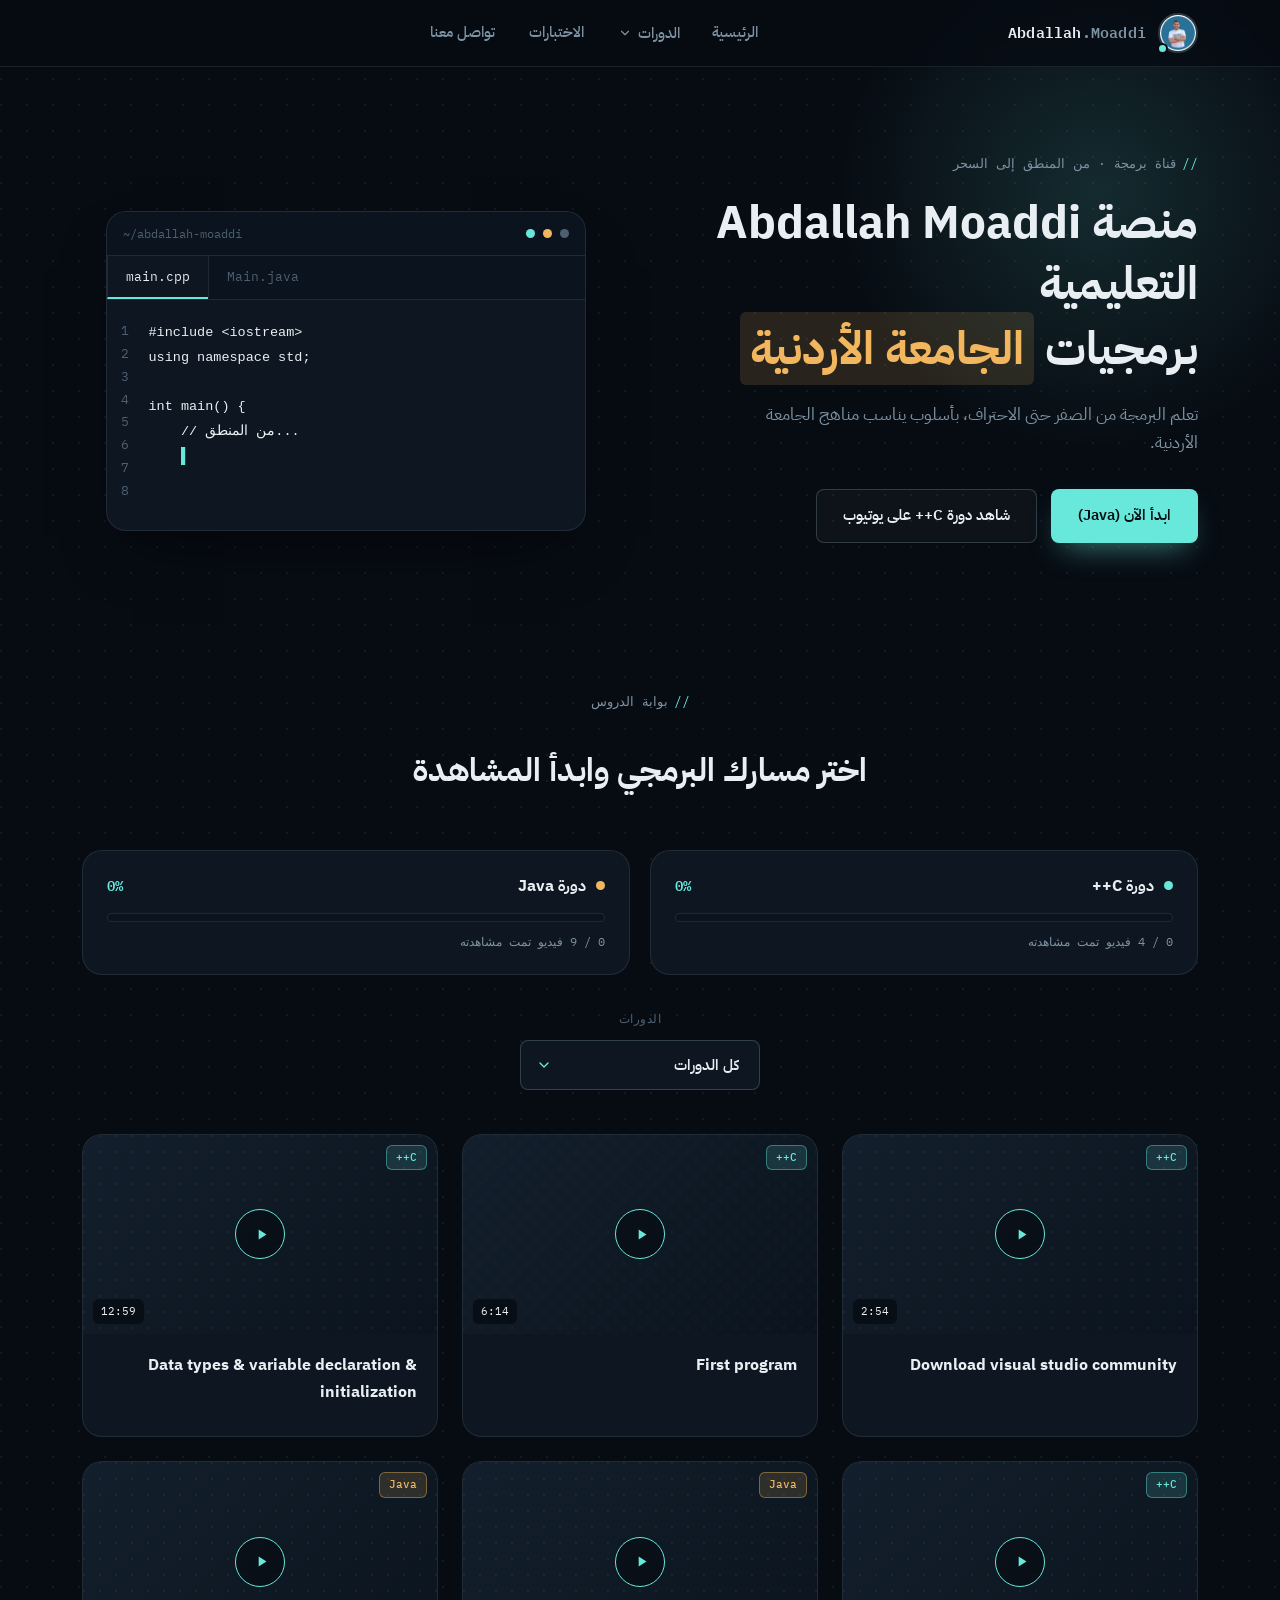
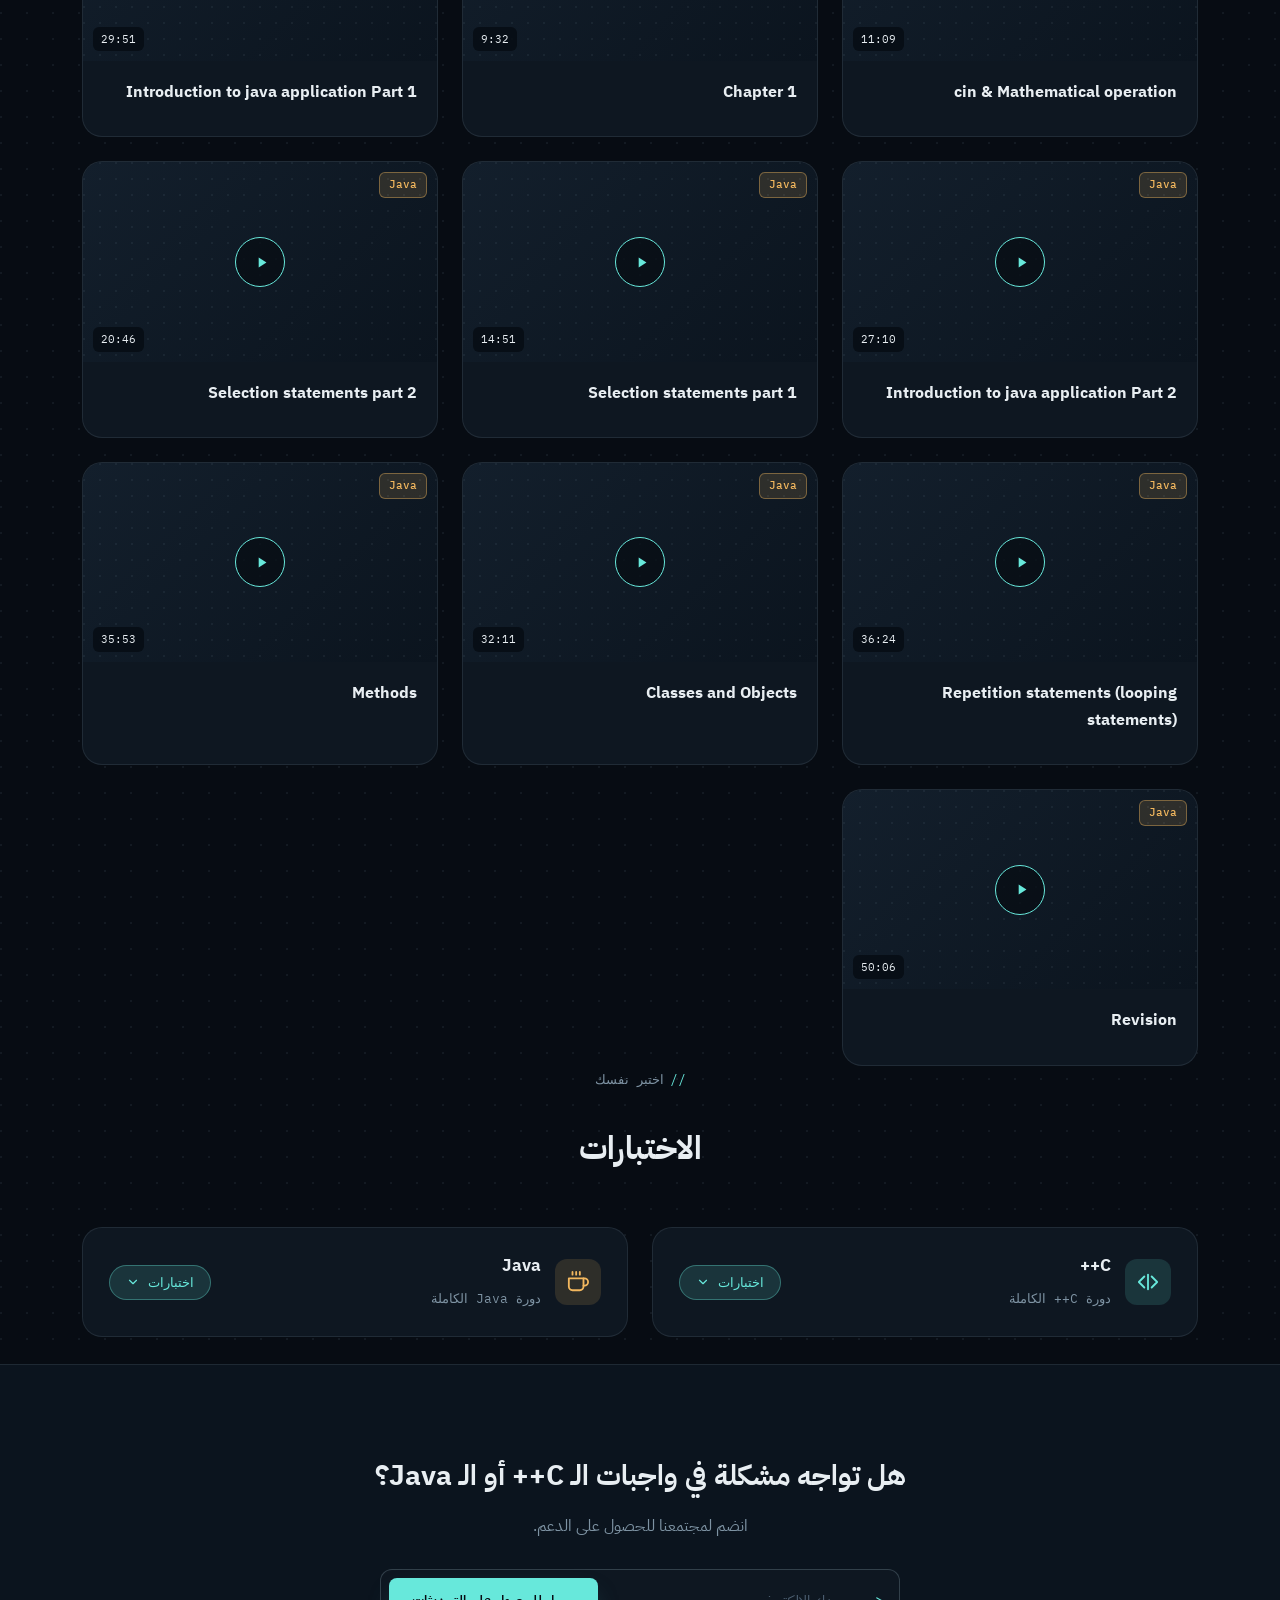
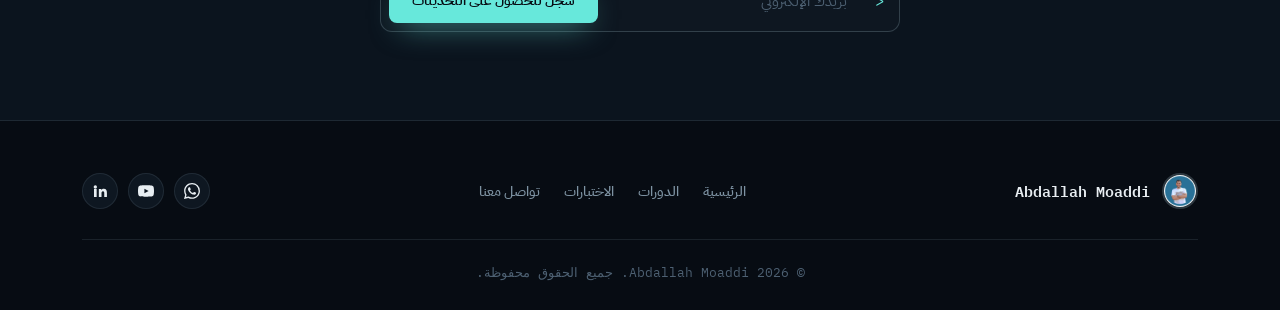
==== index.html @ 7d35d70e "Update fmt.Println output from 'Hello' to 'Goodbye'" ====
<!DOCTYPE html>
<html lang="ar" dir="rtl">

<head>
  <link rel="icon" type="image/png" href="../youtube/channels_profile.jpg">
  <meta charset="UTF-8">
  <meta name="viewport" content="width=device-width, initial-scale=1.0">
  <title>Abdallah Moaddi | عبدالله معدي</title>
  <link rel="preconnect" href="https://fonts.googleapis.com">
  <link rel="preconnect" href="https://fonts.gstatic.com" crossorigin>
  <link
    href="https://fonts.googleapis.com/css2?family=IBM+Plex+Sans+Arabic:wght@300;400;500;600;700&family=IBM+Plex+Mono:wght@400;500;600&display=swap"
    rel="stylesheet">
  <!-- Official YouTube Subscribe Button widget (renders the .g-ytsubscribe divs) -->
  <script src="https://apis.google.com/js/platform.js"></script>
 
  <link rel="stylesheet" href="style.css">
</head>

<body>

  <!-- ===== Navbar ===== -->
  <nav class="nav">
    <div class="nav-inner">
      <a class="logo" href="#home">
        <span class="logo-avatar">
          <img class="logo-img"
            src="[data-uri]"
            alt="شعار عبدالله معدي">
          <span class="logo-status"></span>
        </span>
        <span class="logo-text">Abdallah<span class="dim">.Moaddi</span></span>
      </a>
      <ul class="nav-links" id="navLinks">
        <li><a href="#home">الرئيسية</a></li>
        <li class="nav-dropdown" id="navDropdown">
          <button class="nav-dropdown-toggle" id="navDropdownToggle" aria-haspopup="true" aria-expanded="false">
            الدورات
            <svg class="chevron" viewBox="0 0 24 24" fill="none" stroke="currentColor" stroke-width="2"
              stroke-linecap="round" stroke-linejoin="round">
              <polyline points="6 9 12 15 18 9"></polyline>
            </svg>
          </button>
          <ul class="nav-dropdown-menu">
            <li><a href="#courses" data-course="cpp">C++</a></li>
            <li><a href="#courses" data-course="java">Java</a></li>
          </ul>
        </li>
        <li><a href="#quizzes">الاختبارات</a></li>
        <li><a href="#contact">تواصل معنا</a></li>
      </ul>
      <div class="nav-right">
        <div class="nav-subscribe">
          <div class="g-ytsubscribe" data-channelid="UCcLKul3r8mNeOYjGzQ8GRFQ" data-layout="default"
            data-count="default" data-theme="dark"></div>
        </div>
        <button class="nav-toggle" id="navToggle" aria-label="فتح القائمة">
          <span></span><span></span><span></span>
        </button>
      </div>
    </div>
  </nav>

  <!-- ===== Hero ===== -->
  <header class="hero" id="home">
    <div class="hero-glow"></div>
    <div class="hero-inner">
      <div class="hero-text">
        <p class="eyebrow"><span class="cm">//</span> قناة برمجة · من المنطق إلى السحر</p>
        <h1>منصة Abdallah Moaddi التعليمية<span class="line2">برمجيات <span class="hl-string">الجامعة
              الأردنية</span></span></h1>
        <p class="hero-sub">تعلم البرمجة من الصفر حتى الاحتراف، بأسلوب يناسب مناهج الجامعة الأردنية.</p>
        <div class="hero-actions">
          <a class="btn btn-primary" href="#courses" data-course="java">ابدأ الآن (Java)</a>
          <a class="btn btn-outline" href="https://www.youtube.com/channel/UCcLKul3r8mNeOYjGzQ8GRFQ" target="_blank"
            rel="noopener">شاهد دورة C++ على يوتيوب</a>
        </div>
        <div class="hero-subscribe">
          <div class="g-ytsubscribe" data-channelid="UCcLKul3r8mNeOYjGzQ8GRFQ" data-layout="full" data-count="default"
            data-theme="dark"></div>
        </div>
      </div>
      <div class="hero-visual">
        <div class="editor">
          <div class="editor-topbar">
            <span class="dot"></span><span class="dot d2"></span><span class="dot d3"></span>
            <span class="path">~/abdallah-moaddi</span>
          </div>
          <div class="editor-tabs">
            <span class="editor-tab active" id="tabCpp">main.cpp</span>
            <span class="editor-tab" id="tabJava">Main.java</span>
          </div>
          <div class="editor-body">
            <div class="editor-gutter" id="editorGutter"></div>
            <pre class="editor-code"><code id="typedCode"></code><span class="editor-cursor">▌</span></pre>
          </div>
        </div>
      </div>
    </div>
  </header>

  <!-- ===== Courses / Lessons Portal ===== -->
  <section class="courses" id="courses">
    <div class="container">
      <div class="section-head reveal">
        <p class="eyebrow"><span class="cm">//</span> بوابة الدروس</p>
        <h2>اختر مسارك البرمجي وابدأ المشاهدة</h2>
      </div>

      <!-- Progress tracking: one bar per course, pulled from watched lessons in localStorage -->
      <div class="progress-overview reveal" id="progressOverview"><!-- progress cards injected by JS --></div>

      <div class="course-select-wrap reveal" id="courseSelectWrap">
        <label class="course-select-label" for="courseSelect">الدورات</label>
        <div class="select-shell">
          <select id="courseSelect" class="course-select">
            <option value="all">كل الدورات</option>
            <option value="cpp" id="cpp">دورة C++</option>
            <option value="java" id="java">دورة Java</option>
          </select>
          <svg class="select-arrow" viewBox="0 0 24 24" fill="none" stroke="currentColor" stroke-width="2"
            stroke-linecap="round" stroke-linejoin="round">
            <polyline points="6 9 12 15 18 9"></polyline>
          </svg>
        </div>
      </div>

      <div class="lesson-grid reveal" id="lessonGrid"><!-- lesson cards injected by JS --></div>
    </div>
  </section>

  <!-- ===== Quizzes ===== -->
  <section class="quiz-section" id="quizzes">
    <div class="container">
      <div class="section-head reveal">
        <p class="eyebrow"><span class="cm">//</span> اختبر نفسك</p>
        <h2>الاختبارات</h2>
      </div>

      <div class="quiz-subjects reveal" id="quizSubjects"><!-- subject cards injected by JS --></div>
    </div>
  </section>

  <!-- ===== Video Modal (embedded player, unlocked) ===== -->
  <div class="modal-overlay" id="modalOverlay">
    <div class="modal-box" role="dialog" aria-modal="true">
      <div class="modal-header">
        <h3 id="modalTitle">عنوان الدرس</h3>
        <button class="modal-close" id="modalClose" aria-label="إغلاق">
          <svg viewBox="0 0 24 24" fill="none" stroke="currentColor" stroke-width="2" stroke-linecap="round">
            <line x1="18" y1="6" x2="6" y2="18"></line>
            <line x1="6" y1="6" x2="18" y2="18"></line>
          </svg>
        </button>
      </div>
      <div class="video-wrap" id="videoWrap">
        <!-- Self-hosted video player (used when a lesson has videoSrc) -->
        <video id="videoPlayer" controls playsinline preload="none" style="display:none;"></video>
        <!-- YouTube embedded player (used when a lesson has youtubeId) -->
        <iframe id="videoIframe"
          allow="accelerometer; autoplay; clipboard-write; encrypted-media; gyroscope; picture-in-picture"
          allowfullscreen style="display:none;"></iframe>
      </div>
      <!-- Progress + quiz controls for the lesson currently playing -->
      <div class="lesson-modal-footer">
        <span class="lesson-modal-status" id="lessonModalStatus">لم يتم تحديد هذا الدرس كمكتمل بعد</span>
        <div class="lesson-modal-actions">
          <button type="button" class="btn btn-outline btn-sm" id="markWatchedBtn">تحديد الدرس كمكتمل ✓</button>
          <button type="button" class="btn btn-primary btn-sm" id="goToQuizBtn">ابدأ اختبار الدرس ←</button>
        </div>
      </div>
    </div>
  </div>

  <!-- ===== Internal Quiz Modal (auto-graded, replaces Google Forms) ===== -->
  <div class="quiz-modal-overlay" id="quizModalOverlay">
    <div class="quiz-modal-box" role="dialog" aria-modal="true">
      <div class="quiz-modal-header">
        <h3 id="quizModalTitle">اختبار الدرس</h3>
        <button class="modal-close" id="quizModalClose" aria-label="إغلاق">
          <svg viewBox="0 0 24 24" fill="none" stroke="currentColor" stroke-width="2" stroke-linecap="round">
            <line x1="18" y1="6" x2="6" y2="18"></line>
            <line x1="6" y1="6" x2="18" y2="18"></line>
          </svg>
        </button>
      </div>
      <div class="quiz-modal-body" id="quizModalBody"><!-- questions injected by JS --></div>
      <div class="quiz-modal-footer">
        <span class="quiz-result" id="quizResult"></span>
        <button type="button" class="btn btn-primary btn-sm" id="quizSubmitBtn">تصحيح الاختبار</button>
      </div>
    </div>
  </div>

  <!-- ===== Name-entry Modal (before generating the certificate) ===== -->
  <div class="name-modal-overlay" id="nameModalOverlay">
    <div class="name-modal-box" role="dialog" aria-modal="true">
      <h3>استلام الشهادة</h3>
      <p>أدخل اسمك الكامل كما تريده أن يظهر على الشهادة.</p>
      <input type="text" id="studentNameInput" placeholder="الاسم الكامل" autocomplete="name">
      <div class="name-modal-actions">
        <button type="button" class="btn btn-outline btn-sm" id="nameModalCancel">إلغاء</button>
        <button type="button" class="btn btn-primary btn-sm" id="nameModalConfirm">تأكيد وعرض الشهادة</button>
      </div>
    </div>
  </div>

  <!-- ===== Certificate Modal ===== -->
  <div class="cert-modal-overlay" id="certModalOverlay">
    <div class="cert-modal-shell">
      <div class="cert-close-row">
        <button class="modal-close" id="certClose" aria-label="إغلاق" style="background:var(--panel);border:1px solid var(--line);">
          <svg viewBox="0 0 24 24" fill="none" stroke="currentColor" stroke-width="2" stroke-linecap="round">
            <line x1="18" y1="6" x2="6" y2="18"></line>
            <line x1="6" y1="6" x2="18" y2="18"></line>
          </svg>
        </button>
      </div>
      <div id="certPrintArea"><!-- certificate injected by JS --></div>
      <div class="cert-actions">
        <button type="button" class="btn btn-primary" id="certPrintBtn">🖨️ طباعة / حفظ كـ PDF</button>
      </div>
    </div>
  </div>
  <br>

  <!-- ===== CTA ===== -->
  <section class="cta-band" id="cta">
    <div class="container">
      <div class="cta-inner reveal">
        <h2>هل تواجه مشكلة في واجبات الـ C++ أو الـ Java؟</h2>
        <p>انضم لمجتمعنا للحصول على الدعم.</p>
        <form class="newsletter" onsubmit="return false;">
          <span class="prompt-symbol">&gt;</span>
          <input type="email" placeholder="بريدك الإلكتروني" required>
          <button class="btn btn-primary" type="submit">سجل للحصول على التحديثات</button>
        </form>
      </div>
    </div>
  </section>

  <!-- ===== Footer ===== -->
  <footer class="footer" id="contact">
    <div class="container">
      <div class="footer-inner">
        <div class="footer-brand">
          <img
            src="[data-uri]"
            alt="شعار عبدالله معدي">
          <span>Abdallah Moaddi</span>
        </div>
        <ul class="footer-links">
          <li><a href="#home">الرئيسية</a></li>
          <li><a href="#courses">الدورات</a></li>
          <li><a href="#quizzes">الاختبارات</a></li>
          <li><a href="#contact">تواصل معنا</a></li>
        </ul>
        <div class="socials">
    <a href="https://wa.me/962795268420" target="_blank" aria-label="واتساب">
    <svg viewBox="0 0 24 24" width="24" height="24" fill="currentColor">
      <path d="M17.472 14.382c-.297-.149-1.758-.867-2.03-.967-.273-.099-.471-.148-.67.15-.197.297-.767.966-.94 1.164-.173.199-.347.223-.644.075-.297-.15-1.255-.463-2.39-1.475-.883-.788-1.48-1.761-1.653-2.059-.173-.297-.018-.458.13-.606.134-.133.298-.347.446-.52.149-.174.198-.298.298-.497.099-.198.05-.371-.025-.52-.075-.149-.669-1.612-.916-2.207-.242-.579-.487-.5-.669-.51-.173-.008-.371-.01-.57-.01-.198 0-.52.074-.792.372-.272.297-1.04 1.016-1.04 2.479 0 1.462 1.065 2.875 1.213 3.074.149.198 2.096 3.2 5.077 4.487.709.306 1.262.489 1.694.625.712.227 1.36.195 1.871.118.571-.085 1.758-.719 2.006-1.413.248-.694.248-1.289.173-1.413-.074-.124-.272-.198-.57-.347m-5.421 7.403h-.004a9.87 9.87 0 01-5.031-1.378l-.361-.214-3.741.982.998-3.648-.235-.374a9.86 9.86 0 01-1.51-5.26c.001-5.45 4.436-9.884 9.888-9.884 2.64 0 5.122 1.03 6.988 2.898a9.825 9.825 0 012.893 6.994c-.003 5.45-4.437 9.884-9.885 9.884m8.413-18.297A11.815 11.815 0 0012.05 0C5.495 0 .16 5.335.157 11.892c0 2.096.549 4.142 1.594 5.945L0 24l6.334-1.652a11.83 11.83 0 005.717 1.457h.006c6.555 0 11.89-5.335 11.894-11.893a11.821 11.821 0 00-3.48-8.413z"/>
    </svg>
  </a>
          <a href="https://www.youtube.com/channel/UCcLKul3r8mNeOYjGzQ8GRFQ" target="_blank" rel="noopener"
            aria-label="يوتيوب">
            <svg viewBox="0 0 24 24">
              <path
                d="M23.5 6.2a3 3 0 0 0-2.1-2.1C19.5 3.5 12 3.5 12 3.5s-7.5 0-9.4.6A3 3 0 0 0 .5 6.2 31 31 0 0 0 0 12a31 31 0 0 0 .5 5.8 3 3 0 0 0 2.1 2.1c1.9.6 9.4.6 9.4.6s7.5 0 9.4-.6a3 3 0 0 0 2.1-2.1A31 31 0 0 0 24 12a31 31 0 0 0-.5-5.8zM9.6 15.5v-7l6.3 3.5-6.3 3.5z" />
            </svg>
          </a>
          <a href="https://www.linkedin.com/in/abdallahmoaddi/" aria-label="لينكدإن">
            <svg viewBox="0 0 24 24">
              <path
                d="M4.98 3.5a2.5 2.5 0 1 1 0 5 2.5 2.5 0 0 1 0-5zM3 9h4v12H3V9zm7 0h3.8v1.7h.05c.53-1 1.83-2 3.77-2 4 0 4.75 2.6 4.75 6V21h-4v-5.6c0-1.35 0-3.1-1.9-3.1s-2.2 1.5-2.2 3v5.7h-4V9z" />
            </svg>
          </a>
        </div>
      </div>
      <p class="copyright">© 2026 Abdallah Moaddi. جميع الحقوق محفوظة.</p>
    </div>
  </footer>

  <script src="script.js"></script>
</body>

</html>
---- style.css ----
:root {
      --void: #070C13;
      --panel: #0E1721;
      --panel-raised: #131F2C;
      --panel-soft: #0B141E;
      --line: rgba(163, 191, 206, 0.12);
      --line-strong: rgba(163, 191, 206, 0.24);
      --ink: #E8EEF2;
      --muted: #7E93A3;
      --dim: #4D6072;
      --keyword: #67E8DB;
      --keyword-dim: rgba(103, 232, 219, 0.14);
      --string: #F2B75E;
      --string-dim: rgba(242, 183, 94, 0.14);
      --radius-lg: 20px;
      --radius-md: 12px;
      --radius-sm: 8px;
      --font-display: 'IBM Plex Sans Arabic', sans-serif;
      --font-body: 'IBM Plex Sans Arabic', sans-serif;
      --font-mono: 'IBM Plex Mono', monospace;
      --shadow-lg: 0 30px 60px -25px rgba(0, 0, 0, 0.65);
      --shadow-glow: 0 0 0 1px rgba(103, 232, 219, 0.16), 0 24px 50px -22px rgba(103, 232, 219, 0.18);
    }

    * {
      box-sizing: border-box;
      margin: 0;
      padding: 0;
    }

    html {
      scroll-behavior: smooth;
    }

    body {
      font-family: var(--font-body);
      color: var(--ink);
      line-height: 1.7;
      overflow-x: hidden;
      background-color: var(--void);
      background-image: radial-gradient(circle at 1px 1px, rgba(163, 191, 206, 0.08) 1px, transparent 0);
      background-size: 26px 26px;
    }

    img {
      display: block;
      max-width: 100%;
    }

    a {
      color: inherit;
      text-decoration: none;
    }

    ul {
      list-style: none;
    }

    section {
      position: relative;
    }

    .container {
      max-width: 1180px;
      margin: 0 auto;
      padding: 0 32px;
    }

    ::selection {
      background: var(--keyword);
      color: var(--void);
    }

    .reveal {
      opacity: 0;
      transform: translateY(18px);
      transition: opacity .6s ease, transform .6s ease;
    }

    .reveal.in {
      opacity: 1;
      transform: translateY(0);
    }

    /* ---------- Buttons ---------- */
    .btn {
      display: inline-flex;
      align-items: center;
      justify-content: center;
      gap: 8px;
      padding: 13px 26px;
      border-radius: var(--radius-sm);
      font-family: var(--font-display);
      font-weight: 600;
      font-size: 15px;
      border: 1.5px solid transparent;
      cursor: pointer;
      transition: transform .2s ease, box-shadow .2s ease, background .2s ease, border-color .2s ease, color .2s ease;
      white-space: nowrap;
    }

    .btn-primary {
      background: var(--keyword);
      color: var(--void);
      box-shadow: 0 14px 30px -12px rgba(103, 232, 219, 0.55);
    }

    .btn-primary:hover {
      transform: translateY(-2px);
      box-shadow: 0 18px 36px -12px rgba(103, 232, 219, 0.7);
    }

    .btn-outline {
      background: rgba(232, 238, 242, 0.03);
      color: var(--ink);
      border-color: var(--line-strong);
    }

    .btn-outline:hover {
      border-color: var(--keyword);
      color: var(--keyword);
      transform: translateY(-2px);
    }

    /* ---------- Nav ---------- */
    .nav {
      position: fixed;
      top: 0;
      left: 0;
      right: 0;
      z-index: 100;
      background: rgba(7, 12, 19, 0.82);
      backdrop-filter: blur(14px);
      -webkit-backdrop-filter: blur(14px);
      border-bottom: 1px solid var(--line);
    }

    .nav-inner {
      max-width: 1180px;
      margin: 0 auto;
      padding: 13px 32px;
      display: flex;
      align-items: center;
      justify-content: space-between;
      gap: 20px;
    }

    .logo {
      display: flex;
      align-items: center;
      gap: 12px;
    }

    .logo-avatar {
      position: relative;
      flex-shrink: 0;
    }

    .logo-img {
      width: 40px;
      height: 40px;
      border-radius: 50%;
      border: 2px solid var(--line-strong);
      object-fit: cover;
    }

    .logo-status {
      position: absolute;
      bottom: -1px;
      left: -1px;
      width: 11px;
      height: 11px;
      border-radius: 50%;
      background: var(--keyword);
      border: 2px solid var(--void);
      box-shadow: 0 0 0 0 rgba(103, 232, 219, 0.6);
      animation: pulse-dot 2.4s ease infinite;
    }

    @keyframes pulse-dot {
      0% {
        box-shadow: 0 0 0 0 rgba(103, 232, 219, 0.55);
      }

      70% {
        box-shadow: 0 0 0 7px rgba(103, 232, 219, 0);
      }

      100% {
        box-shadow: 0 0 0 0 rgba(103, 232, 219, 0);
      }
    }

    .logo-text {
      font-family: var(--font-mono);
      font-weight: 600;
      font-size: 15px;
      letter-spacing: .2px;
    }

    .logo-text .dim {
      color: var(--muted);
    }

    .nav-links {
      display: flex;
      align-items: center;
      gap: 8px;
    }

    .nav-links a {
      font-weight: 500;
      font-size: 14.5px;
      color: var(--muted);
      position: relative;
      padding: 8px 12px;
      border-radius: var(--radius-sm);
      transition: color .2s ease;
    }

    .nav-links a::before {
      content: '';
      color: var(--keyword);
      opacity: 0;
      margin-left: 2px;
      transition: opacity .18s ease;
    }

    .nav-links a:hover {
      color: var(--ink);
    }

    .nav-links a:hover::before {
      opacity: 1;
    }

    .nav-dropdown {
      position: relative;
    }

    .nav-dropdown-toggle {
      display: flex;
      align-items: center;
      gap: 6px;
      font-family: var(--font-body);
      font-weight: 500;
      font-size: 14.5px;
      color: var(--muted);
      background: none;
      border: none;
      cursor: pointer;
      padding: 8px 12px;
      border-radius: var(--radius-sm);
      transition: color .2s ease;
    }

    .nav-dropdown-toggle:hover {
      color: var(--ink);
    }

    .nav-dropdown-toggle .chevron {
      width: 14px;
      height: 14px;
      transition: transform .2s ease;
    }

    .nav-dropdown.open .nav-dropdown-toggle .chevron {
      transform: rotate(180deg);
    }

    .nav-dropdown.open .nav-dropdown-toggle {
      color: var(--keyword);
    }

    .nav-dropdown-menu {
      position: absolute;
      top: calc(100% + 10px);
      right: 0;
      min-width: 160px;
      background: var(--panel);
      border: 1px solid var(--line);
      border-radius: var(--radius-md);
      box-shadow: var(--shadow-lg);
      padding: 8px;
      opacity: 0;
      pointer-events: none;
      transform: translateY(-6px);
      transition: opacity .2s ease, transform .2s ease;
      z-index: 50;
    }

    .nav-dropdown.open .nav-dropdown-menu {
      opacity: 1;
      pointer-events: auto;
      transform: translateY(0);
    }

    .nav-dropdown-menu li a {
      display: block;
      font-family: var(--font-mono);
      font-size: 13.5px;
      color: var(--muted);
      padding: 9px 12px;
      border-radius: var(--radius-sm);
      transition: background .18s ease, color .18s ease;
    }

    .nav-dropdown-menu li a:hover {
      background: var(--keyword-dim);
      color: var(--keyword);
    }

    .nav-dropdown-menu li a::before {
      content: none;
    }

    .nav-right {
      display: flex;
      align-items: center;
      gap: 14px;
    }

    .nav-subscribe {
      display: flex;
      align-items: center;
      min-width: 100px;
      min-height: 20px;
    }

    .nav-toggle {
      display: none;
      flex-direction: column;
      gap: 5px;
      background: none;
      border: none;
      cursor: pointer;
      padding: 6px;
    }

    .nav-toggle span {
      width: 22px;
      height: 2px;
      background: var(--ink);
      border-radius: 2px;
    }

    /* ---------- Hero ---------- */
    .hero {
      padding: 150px 0 96px;
      position: relative;
      overflow: hidden;
    }

    .hero-glow {
      position: absolute;
      top: -10%;
      right: -6%;
      width: 520px;
      height: 520px;
      background: radial-gradient(circle, rgba(103, 232, 219, 0.14), transparent 70%);
      pointer-events: none;
    }

    .hero-inner {
      max-width: 1180px;
      margin: 0 auto;
      padding: 0 32px;
      display: grid;
      grid-template-columns: 1.05fr 0.95fr;
      gap: 56px;
      align-items: center;
      position: relative;
      z-index: 2;
    }

    .eyebrow {
      font-family: var(--font-mono);
      font-size: 13px;
      color: var(--muted);
      margin-bottom: 18px;
      display: inline-flex;
      align-items: center;
      gap: 6px;
    }

    .eyebrow .cm {
      color: var(--keyword);
    }

    .hero-text h1 {
      font-family: var(--font-display);
      font-weight: 700;
      font-size: 46px;
      line-height: 1.32;
      margin-bottom: 22px;
    }

    .hero-text h1 .line2 {
      display: block;
      margin-top: 4px;
    }

    .hl-string {
      background: var(--string-dim);
      color: var(--string);
      padding: 2px 10px;
      border-radius: 6px;
      box-decoration-break: clone;
      -webkit-box-decoration-break: clone;
    }

    .hero-sub {
      font-size: 16.5px;
      color: var(--muted);
      max-width: 480px;
      margin-bottom: 32px;
    }

    .hero-actions {
      display: flex;
      gap: 14px;
      flex-wrap: wrap;
      margin-bottom: 22px;
    }

    .hero-subscribe {
      display: inline-flex;
    }

    /* Editor window signature element */
    .editor {
      background: var(--panel);
      border: 1px solid var(--line);
      border-radius: var(--radius-lg);
      box-shadow: var(--shadow-lg);
      overflow: hidden;
      max-width: 480px;
      margin: 0 0 0 auto;
    }

    .editor-topbar {
      display: flex;
      align-items: center;
      gap: 8px;
      padding: 12px 16px;
      background: var(--panel-soft);
      border-bottom: 1px solid var(--line);
    }

    .editor-topbar .dot {
      width: 9px;
      height: 9px;
      border-radius: 50%;
      background: var(--dim);
    }

    .editor-topbar .dot.d2 {
      background: var(--string);
    }

    .editor-topbar .dot.d3 {
      background: var(--keyword);
    }

    .editor-topbar .path {
      margin-right: auto;
      font-family: var(--font-mono);
      font-size: 11.5px;
      color: var(--dim);
      direction: ltr;
    }

    .editor-tabs {
      display: flex;
      direction: ltr;
      border-bottom: 1px solid var(--line);
      background: var(--panel-soft);
    }

    .editor-tab {
      font-family: var(--font-mono);
      font-size: 12.5px;
      color: var(--dim);
      padding: 10px 18px;
      border-left: 1px solid var(--line);
      border-bottom: 2px solid transparent;
      transition: color .2s ease, border-color .2s ease, background .2s ease;
    }

    .editor-tab.active {
      color: var(--ink);
      border-bottom-color: var(--keyword);
      background: var(--panel);
    }

    .editor-body {
      direction: ltr;
      display: flex;
      min-height: 230px;
      padding: 20px 0;
    }

    .editor-gutter {
      font-family: var(--font-mono);
      font-size: 13px;
      color: var(--dim);
      text-align: left;
      padding: 0 14px;
      user-select: none;
    }

    .editor-gutter div {
      line-height: 1.75;
    }

    .editor-code {
      flex: 1;
      font-family: var(--font-mono);
      font-size: 13.5px;
      line-height: 1.75;
      color: var(--ink);
      white-space: pre-wrap;
      word-break: break-word;
      padding-left: 6px;
    }

    .tok-kw {
      color: var(--keyword);
    }

    .tok-str {
      color: var(--string);
    }

    .tok-comment {
      color: var(--dim);
      font-style: italic;
    }

    .editor-cursor {
      display: inline-block;
      color: var(--keyword);
      animation: blink 1s step-end infinite;
    }

    @keyframes blink {
      50% {
        opacity: 0;
      }
    }

    /* ---------- Section heads ---------- */
    .section-head {
      text-align: center;
      max-width: 600px;
      margin: 0 auto 52px;
    }

    .section-head h2 {
      font-family: var(--font-display);
      font-weight: 700;
      font-size: 32px;
      margin-top: 12px;
    }

    .section-head .eyebrow {
      justify-content: center;
    }

    /* ---------- Course tabs ---------- */
    .course-select-wrap {
      display: flex;
      flex-direction: column;
      align-items: center;
      gap: 10px;
      margin-bottom: 44px;
    }

    .course-select-label {
      font-family: var(--font-mono);
      font-size: 12px;
      color: var(--dim);
      letter-spacing: .5px;
    }

    .select-shell {
      position: relative;
      min-width: 240px;
    }

    .course-select {
      appearance: none;
      -webkit-appearance: none;
      -moz-appearance: none;
      width: 100%;
      font-family: var(--font-display);
      font-weight: 600;
      font-size: 15px;
      color: var(--ink);
      background: var(--panel);
      border: 1.5px solid var(--line-strong);
      border-radius: var(--radius-sm);
      padding: 13px 20px 13px 44px;
      cursor: pointer;
      transition: border-color .2s ease, box-shadow .2s ease;
    }

    .course-select:hover {
      border-color: var(--keyword);
    }

    .course-select:focus {
      outline: none;
      border-color: var(--keyword);
      box-shadow: 0 0 0 3px var(--keyword-dim);
    }

    .course-select option {
      background: var(--panel);
      color: var(--ink);
    }

    .select-arrow {
      position: absolute;
      left: 16px;
      top: 50%;
      transform: translateY(-50%);
      width: 16px;
      height: 16px;
      color: var(--keyword);
      pointer-events: none;
    }

    /* ---------- Lesson grid ---------- */
    .lesson-grid {
      display: grid;
      grid-template-columns: repeat(3, 1fr);
      gap: 24px;
    }

    .lesson-card {
      background: var(--panel);
      border: 1px solid var(--line);
      border-radius: var(--radius-lg);
      overflow: hidden;
      cursor: pointer;
      text-align: right;
      transition: transform .25s ease, border-color .25s ease, box-shadow .25s ease;
      display: flex;
      flex-direction: column;
    }

    .lesson-card:hover {
      transform: translateY(-5px);
      border-color: rgba(103, 232, 219, 0.4);
      box-shadow: var(--shadow-glow);
    }

    .lesson-thumb {
      position: relative;
      aspect-ratio: 16/9;
      background: linear-gradient(135deg, var(--panel-raised), var(--panel-soft));
      display: flex;
      align-items: center;
      justify-content: center;
      overflow: hidden;
    }

    .lesson-thumb img {
      width: 100%;
      height: 100%;
      object-fit: cover;
      position: absolute;
      inset: 0;
      opacity: .5;
    }

    .lesson-thumb::before {
      content: '';
      position: absolute;
      inset: 0;
      background-image: radial-gradient(circle at 1px 1px, rgba(163, 191, 206, 0.14) 1px, transparent 0);
      background-size: 16px 16px;
      opacity: .5;
    }

    .lesson-play {
      position: relative;
      z-index: 2;
      width: 50px;
      height: 50px;
      border-radius: 50%;
      background: rgba(7, 12, 19, 0.75);
      border: 1.5px solid var(--keyword);
      display: flex;
      align-items: center;
      justify-content: center;
      transition: transform .2s ease, background .2s ease;
    }

    .lesson-card:hover .lesson-play {
      transform: scale(1.1);
      background: var(--keyword);
    }

    .lesson-card:hover .lesson-play svg {
      fill: var(--void);
    }

    .lesson-play svg {
      width: 17px;
      height: 17px;
      fill: var(--keyword);
      margin-right: -2px;
      transition: fill .2s ease;
    }

    .lesson-duration {
      position: absolute;
      bottom: 10px;
      left: 10px;
      z-index: 2;
      background: rgba(7, 12, 19, 0.85);
      font-family: var(--font-mono);
      font-size: 11px;
      padding: 3px 8px;
      border-radius: 6px;
      color: var(--ink);
    }

    .lesson-badge {
      position: absolute;
      top: 10px;
      right: 10px;
      z-index: 2;
      font-family: var(--font-mono);
      font-size: 10.5px;
      font-weight: 500;
      padding: 3px 9px;
      border-radius: 6px;
    }

    .lesson-badge.cpp {
      background: var(--keyword-dim);
      border: 1px solid rgba(103, 232, 219, 0.4);
      color: var(--keyword);
    }

    .lesson-badge.java {
      background: var(--string-dim);
      border: 1px solid rgba(242, 183, 94, 0.4);
      color: var(--string);
    }

    .lesson-body {
      padding: 18px 20px 22px;
      flex: 1;
      display: flex;
      flex-direction: column;
    }

    .lesson-body h4 {
      font-family: var(--font-display);
      font-weight: 700;
      font-size: 16px;
      margin-bottom: 8px;
    }

    .lesson-body p {
      color: var(--muted);
      font-size: 13.5px;
      flex: 1;
    }

    /* ---------- Quizzes ---------- */
    .quiz-subjects {
      display: grid;
      grid-template-columns: repeat(2, 1fr);
      gap: 24px;
    }

    .quiz-card {
      background: var(--panel);
      border: 1px solid var(--line);
      border-radius: var(--radius-lg);
      overflow: hidden;
      transition: border-color .25s ease, box-shadow .25s ease;
    }

    .quiz-card.open {
      border-color: rgba(103, 232, 219, 0.4);
      box-shadow: var(--shadow-glow);
    }

    .quiz-card-head {
      display: flex;
      align-items: center;
      justify-content: space-between;
      gap: 16px;
      padding: 24px 26px;
      cursor: pointer;
    }

    .quiz-card-info {
      display: flex;
      align-items: center;
      gap: 14px;
    }

    .quiz-card-icon {
      width: 46px;
      height: 46px;
      border-radius: 12px;
      display: flex;
      align-items: center;
      justify-content: center;
      flex-shrink: 0;
    }

    .quiz-card-icon.cpp {
      background: var(--keyword-dim);
    }

    .quiz-card-icon.java {
      background: var(--string-dim);
    }

    .quiz-card-icon svg {
      width: 22px;
      height: 22px;
    }

    .quiz-card-icon.cpp svg {
      stroke: var(--keyword);
    }

    .quiz-card-icon.java svg {
      stroke: var(--string);
    }

    .quiz-card-title h3 {
      font-family: var(--font-display);
      font-weight: 700;
      font-size: 17px;
      margin-bottom: 4px;
    }

    .quiz-card-title span {
      font-family: var(--font-mono);
      font-size: 12.5px;
      color: var(--muted);
    }

    .quiz-toggle-btn {
      display: flex;
      align-items: center;
      gap: 8px;
      font-family: var(--font-mono);
      font-size: 13px;
      font-weight: 500;
      color: var(--keyword);
      background: var(--keyword-dim);
      border: 1px solid rgba(103, 232, 219, 0.35);
      border-radius: 999px;
      padding: 8px 16px;
      flex-shrink: 0;
      transition: background .2s ease;
    }

    .quiz-toggle-btn svg {
      width: 14px;
      height: 14px;
      transition: transform .25s ease;
    }

    .quiz-card.open .quiz-toggle-btn svg {
      transform: rotate(180deg);
    }

    .quiz-panel {
      max-height: 0;
      overflow: hidden;
      transition: max-height .35s ease;
    }

    .quiz-panel-inner {
      padding: 0 26px 24px;
      display: flex;
      flex-direction: column;
      gap: 10px;
    }

    .quiz-item {
      display: flex;
      align-items: center;
      justify-content: space-between;
      gap: 14px;
      background: var(--panel-soft);
      border: 1px solid var(--line);
      border-radius: var(--radius-md);
      padding: 14px 16px;
    }

    .quiz-item-info h4 {
      font-family: var(--font-display);
      font-weight: 600;
      font-size: 14.5px;
      margin-bottom: 4px;
    }

    .quiz-item-meta {
      font-family: var(--font-mono);
      font-size: 11.5px;
      color: var(--muted);
      display: flex;
      gap: 10px;
    }

    .quiz-start-btn {
      font-family: var(--font-mono);
      font-size: 12.5px;
      font-weight: 500;
      color: var(--void);
      background: var(--keyword);
      padding: 8px 16px;
      border-radius: var(--radius-sm);
      white-space: nowrap;
      transition: transform .2s ease;
    }

    .quiz-start-btn:hover {
      transform: translateY(-2px);
    }

    /* ---------- Video Modal ---------- */
    .modal-overlay {
      position: fixed;
      inset: 0;
      background: rgba(4, 8, 13, 0.88);
      backdrop-filter: blur(6px);
      -webkit-backdrop-filter: blur(6px);
      display: flex;
      align-items: center;
      justify-content: center;
      padding: 20px;
      z-index: 1000;
      opacity: 0;
      pointer-events: none;
      transition: opacity .25s ease;
    }

    .modal-overlay.open {
      opacity: 1;
      pointer-events: auto;
    }

    .modal-box {
      background: var(--panel);
      border: 1px solid var(--line);
      border-radius: var(--radius-lg);
      max-width: 760px;
      width: 100%;
      max-height: 92vh;
      overflow: hidden;
      box-shadow: var(--shadow-lg);
      transform: translateY(14px) scale(.98);
      transition: transform .25s ease;
      display: flex;
      flex-direction: column;
    }

    .modal-overlay.open .modal-box {
      transform: translateY(0) scale(1);
    }

    .modal-header {
      display: flex;
      align-items: center;
      justify-content: space-between;
      padding: 16px 22px;
      border-bottom: 1px solid var(--line);
    }

    .modal-header h3 {
      font-family: var(--font-display);
      font-weight: 700;
      font-size: 16.5px;
    }

    .modal-close {
      background: none;
      border: none;
      cursor: pointer;
      width: 32px;
      height: 32px;
      border-radius: 50%;
      display: flex;
      align-items: center;
      justify-content: center;
      color: var(--muted);
      transition: background .2s ease, color .2s ease;
    }

    .modal-close:hover {
      background: rgba(232, 238, 242, 0.08);
      color: var(--ink);
    }

    .modal-close svg {
      width: 15px;
      height: 15px;
    }

    .video-wrap {
      position: relative;
      width: 100%;
      aspect-ratio: 16/9;
      background: #000;
    }

    .video-wrap video {
      position: absolute;
      inset: 0;
      width: 100%;
      height: 100%;
      border: 0;
      background: #000;
      object-fit: contain;
    }

    .video-wrap iframe {
      position: absolute;
      inset: 0;
      width: 100%;
      height: 100%;
      border: 0;
      background: #000;
    }

    .gate-hint {
      font-family: var(--font-mono);
      font-size: 11px;
      color: var(--dim);
      opacity: .9;
      max-width: 320px;
    }

    /* ---------- CTA band ---------- */
    .cta-band {
      background: var(--panel-soft);
      border-top: 1px solid var(--line);
      border-bottom: 1px solid var(--line);
      padding: 88px 0;
      position: relative;
    }

    .cta-inner {
      max-width: 600px;
      margin: 0 auto;
      text-align: center;
      position: relative;
      z-index: 2;
    }

    .cta-inner h2 {
      font-family: var(--font-display);
      font-weight: 700;
      font-size: 28px;
      margin-bottom: 12px;
    }

    .cta-inner p {
      color: var(--muted);
      margin-bottom: 30px;
      font-size: 15.5px;
    }

    .newsletter {
      display: flex;
      align-items: center;
      gap: 10px;
      background: var(--panel);
      border: 1px solid var(--line-strong);
      border-radius: var(--radius-md);
      padding: 8px 8px 8px 8px;
      max-width: 520px;
      margin: 0 auto;
      flex-wrap: wrap;
    }

    .prompt-symbol {
      font-family: var(--font-mono);
      color: var(--keyword);
      padding: 0 6px 0 14px;
      font-size: 16px;
      direction: ltr;
    }

    .newsletter input {
      flex: 1;
      min-width: 140px;
      background: transparent;
      border: none;
      outline: none;
      color: var(--ink);
      font-family: var(--font-body);
      font-size: 15px;
      padding: 10px 4px;
    }

    .newsletter input::placeholder {
      color: var(--dim);
    }

    .newsletter .btn {
      padding: 11px 22px;
      font-size: 13.5px;
    }

    /* ---------- Footer ---------- */
    .footer {
      background: var(--void);
      padding: 52px 0 26px;
    }

    .footer-inner {
      display: flex;
      align-items: center;
      justify-content: space-between;
      flex-wrap: wrap;
      gap: 26px;
      padding-bottom: 30px;
    }

    .footer-brand {
      display: flex;
      align-items: center;
      gap: 12px;
    }

    .footer-brand img {
      width: 36px;
      height: 36px;
      border-radius: 50%;
      object-fit: cover;
      border: 2px solid var(--line-strong);
    }

    .footer-brand span {
      font-family: var(--font-mono);
      font-weight: 600;
      font-size: 15px;
    }

    .footer-links {
      display: flex;
      gap: 24px;
      flex-wrap: wrap;
    }

    .footer-links a {
      color: var(--muted);
      font-size: 14px;
      font-weight: 500;
      transition: color .2s ease;
    }

    .footer-links a:hover {
      color: var(--keyword);
    }

    .socials {
      display: flex;
      gap: 10px;
    }

    .socials a {
      width: 36px;
      height: 36px;
      border-radius: 50%;
      background: var(--panel);
      border: 1px solid var(--line);
      display: flex;
      align-items: center;
      justify-content: center;
      transition: background .2s ease, transform .2s ease, border-color .2s ease;
    }

    .socials a:hover {
      background: var(--keyword);
      border-color: var(--keyword);
      transform: translateY(-3px);
    }

    .socials a:hover svg {
      fill: var(--void);
    }

    .socials svg {
      width: 16px;
      height: 16px;
      fill: var(--ink);
      transition: fill .2s ease;
    }

    .copyright {
      text-align: center;
      color: var(--dim);
      font-size: 12.5px;
      font-family: var(--font-mono);
      border-top: 1px solid var(--line);
      padding-top: 22px;
    }

    /* ---------- Responsive ---------- */
    @media (max-width:960px) {
      .hero-inner {
        grid-template-columns: 1fr;
      }

      .editor {
        margin: 0 auto;
        max-width: 100%;
      }

      .hero-text h1 {
        font-size: 36px;
      }

      .lesson-grid {
        grid-template-columns: repeat(2, 1fr);
      }
    }

    @media (max-width:760px) {
      .nav-links {
        position: fixed;
        top: 66px;
        left: 0;
        right: 0;
        background: var(--panel);
        flex-direction: column;
        align-items: flex-start;
        padding: 20px 32px;
        gap: 6px;
        border-bottom: 1px solid var(--line);
        transform: translateY(-130%);
        opacity: 0;
        transition: transform .3s ease, opacity .3s ease;
      }

      .nav-links.open {
        transform: translateY(0);
        opacity: 1;
      }

      .nav-dropdown {
        width: 100%;
      }

      .nav-dropdown-toggle {
        width: 100%;
        justify-content: space-between;
        padding: 8px 12px;
      }

      .nav-dropdown-menu {
        position: static;
        opacity: 1;
        pointer-events: auto;
        transform: none;
        max-height: 0;
        overflow: hidden;
        border: none;
        box-shadow: none;
        padding: 0 0 0 14px;
        background: transparent;
        transition: max-height .25s ease;
      }

      .nav-dropdown.open .nav-dropdown-menu {
        max-height: 140px;
      }

      .nav-toggle {
        display: flex;
      }

      .nav-inner {
        gap: 12px;
      }

      .nav-right {
        gap: 10px;
      }

      .nav-subscribe {
        transform: scale(.82);
        transform-origin: right center;
        min-width: 0;
      }

      .hero {
        padding: 118px 0 66px;
      }

      .hero-text h1 {
        font-size: 29px;
      }

      .lesson-grid {
        grid-template-columns: 1fr;
      }

      .quiz-subjects {
        grid-template-columns: 1fr;
      }

      .section-head h2 {
        font-size: 25px;
      }

      .footer-inner {
        flex-direction: column;
        align-items: flex-start;
      }
    }

    @media (max-width:480px) {

      .container,
      .hero-inner,
      .nav-inner {
        padding-left: 20px;
        padding-right: 20px;
      }

      .hero-text h1 {
        font-size: 25px;
      }

      .hero-actions {
        flex-direction: column;
        align-items: stretch;
      }

      .newsletter {
        flex-direction: column;
        border-radius: 16px;
        padding: 16px;
      }

      .prompt-symbol {
        display: none;
      }

      .newsletter .btn {
        width: 100%;
      }

      .logo-text {
        display: none;
      }

      .nav-subscribe {
        transform: scale(.75);
      }
    }

    @media (prefers-reduced-motion: reduce) {
      * {
        animation-duration: 0.01ms !important;
        transition-duration: 0.01ms !important;
      }

      .reveal {
        opacity: 1;
        transform: none;
      }
    }

    /* ============================================================
       LMS ADDITIONS: progress tracking, watched state, quiz modal,
       certificate modal
       ============================================================ */

    /* ---------- Course progress overview ---------- */
    .progress-overview {
      display: grid;
      grid-template-columns: repeat(2, 1fr);
      gap: 20px;
      margin-bottom: 34px;
    }

    .progress-card {
      background: var(--panel);
      border: 1px solid var(--line);
      border-radius: var(--radius-lg);
      padding: 22px 24px;
    }

    .progress-card-head {
      display: flex;
      align-items: center;
      justify-content: space-between;
      gap: 12px;
      margin-bottom: 14px;
    }

    .progress-card-title {
      display: flex;
      align-items: center;
      gap: 10px;
    }

    .progress-dot {
      width: 9px;
      height: 9px;
      border-radius: 50%;
      flex-shrink: 0;
    }

    .progress-dot.cpp { background: var(--keyword); }
    .progress-dot.java { background: var(--string); }

    .progress-card-title h4 {
      font-family: var(--font-display);
      font-weight: 700;
      font-size: 15.5px;
    }

    .progress-percent {
      font-family: var(--font-mono);
      font-size: 13.5px;
      font-weight: 600;
      color: var(--keyword);
    }

    .progress-track {
      width: 100%;
      height: 9px;
      border-radius: 999px;
      background: var(--panel-soft);
      border: 1px solid var(--line);
      overflow: hidden;
      margin-bottom: 10px;
    }

    .progress-fill {
      height: 100%;
      border-radius: 999px;
      background: linear-gradient(90deg, var(--keyword), var(--string));
      width: 0%;
      transition: width .5s ease;
    }

    .progress-meta {
      display: flex;
      align-items: center;
      justify-content: space-between;
      gap: 10px;
      flex-wrap: wrap;
    }

    .progress-count {
      font-family: var(--font-mono);
      font-size: 12px;
      color: var(--muted);
    }

    .certificate-claim-btn {
      display: none;
      align-items: center;
      gap: 6px;
      font-family: var(--font-mono);
      font-size: 12px;
      font-weight: 600;
      color: var(--void);
      background: var(--keyword);
      padding: 7px 14px;
      border: none;
      border-radius: 999px;
      cursor: pointer;
      transition: transform .2s ease, box-shadow .2s ease;
    }

    .certificate-claim-btn.ready {
      display: inline-flex;
      animation: cert-pop .5s ease;
    }

    .certificate-claim-btn:hover {
      transform: translateY(-2px);
      box-shadow: 0 12px 24px -10px rgba(103, 232, 219, 0.6);
    }

    @keyframes cert-pop {
      0% { transform: scale(.85); opacity: 0; }
      100% { transform: scale(1); opacity: 1; }
    }

    /* ---------- Watched state on lesson cards ---------- */
    .lesson-watched-badge {
      position: absolute;
      top: 10px;
      left: 10px;
      z-index: 2;
      background: rgba(103, 232, 219, 0.92);
      border-radius: 7px;
      width: 26px;
      height: 26px;
      display: flex;
      align-items: center;
      justify-content: center;
    }

    .lesson-watched-badge svg {
      width: 13px;
      height: 13px;
      fill: none;
      stroke: var(--void);
      stroke-width: 2.5;
      stroke-linecap: round;
      stroke-linejoin: round;
    }

    .lesson-card.watched {
      border-color: rgba(103, 232, 219, 0.35);
    }

    /* ---------- In-modal lesson footer (mark watched / quiz) ---------- */
    .lesson-modal-footer {
      display: flex;
      align-items: center;
      justify-content: space-between;
      gap: 14px;
      flex-wrap: wrap;
      padding: 16px 22px;
      border-top: 1px solid var(--line);
    }

    .lesson-modal-status {
      font-family: var(--font-mono);
      font-size: 12px;
      color: var(--muted);
      display: flex;
      align-items: center;
      gap: 7px;
    }

    .lesson-modal-status.done {
      color: var(--keyword);
    }

    .lesson-modal-actions {
      display: flex;
      gap: 10px;
      flex-wrap: wrap;
    }

    .btn-sm {
      padding: 9px 18px;
      font-size: 13px;
    }

    /* ---------- Quiz modal ---------- */
    .quiz-modal-overlay {
      position: fixed;
      inset: 0;
      background: rgba(4, 8, 13, 0.88);
      backdrop-filter: blur(6px);
      -webkit-backdrop-filter: blur(6px);
      display: flex;
      align-items: center;
      justify-content: center;
      padding: 20px;
      z-index: 1100;
      opacity: 0;
      pointer-events: none;
      transition: opacity .25s ease;
    }

    .quiz-modal-overlay.open {
      opacity: 1;
      pointer-events: auto;
    }

    .quiz-modal-box {
      background: var(--panel);
      border: 1px solid var(--line);
      border-radius: var(--radius-lg);
      max-width: 560px;
      width: 100%;
      max-height: 88vh;
      overflow-y: auto;
      box-shadow: var(--shadow-lg);
      transform: translateY(14px) scale(.98);
      transition: transform .25s ease;
    }

    .quiz-modal-overlay.open .quiz-modal-box {
      transform: translateY(0) scale(1);
    }

    .quiz-modal-header {
      display: flex;
      align-items: center;
      justify-content: space-between;
      padding: 18px 22px;
      border-bottom: 1px solid var(--line);
      position: sticky;
      top: 0;
      background: var(--panel);
      z-index: 2;
    }

    .quiz-modal-header h3 {
      font-family: var(--font-display);
      font-weight: 700;
      font-size: 16.5px;
    }

    .quiz-modal-body {
      padding: 20px 22px 26px;
    }

    .quiz-question {
      margin-bottom: 22px;
    }

    .quiz-question:last-child {
      margin-bottom: 0;
    }

    .quiz-question-title {
      font-family: var(--font-display);
      font-weight: 600;
      font-size: 14.5px;
      margin-bottom: 12px;
      display: flex;
      gap: 8px;
    }

    .quiz-question-num {
      color: var(--keyword);
      font-family: var(--font-mono);
      flex-shrink: 0;
    }

    .quiz-options {
      display: flex;
      flex-direction: column;
      gap: 8px;
    }

    .quiz-option {
      display: flex;
      align-items: center;
      gap: 10px;
      background: var(--panel-soft);
      border: 1px solid var(--line);
      border-radius: var(--radius-sm);
      padding: 11px 14px;
      cursor: pointer;
      font-size: 13.5px;
      transition: border-color .2s ease, background .2s ease;
    }

    .quiz-option:hover {
      border-color: var(--line-strong);
    }

    .quiz-option input {
      accent-color: var(--keyword);
      flex-shrink: 0;
    }

    .quiz-option.selected {
      border-color: var(--keyword);
      background: var(--keyword-dim);
    }

    .quiz-option.correct {
      border-color: #6EE787;
      background: rgba(110, 231, 135, 0.12);
    }

    .quiz-option.incorrect {
      border-color: #F27E7E;
      background: rgba(242, 126, 126, 0.12);
    }

    .quiz-modal-footer {
      display: flex;
      align-items: center;
      justify-content: space-between;
      gap: 14px;
      flex-wrap: wrap;
      padding: 16px 22px;
      border-top: 1px solid var(--line);
      position: sticky;
      bottom: 0;
      background: var(--panel);
    }

    .quiz-result {
      font-family: var(--font-mono);
      font-size: 13px;
    }

    .quiz-result.pass { color: var(--keyword); }
    .quiz-result.fail { color: var(--string); }

    /* ---------- Name-entry modal ---------- */
    .name-modal-overlay {
      position: fixed;
      inset: 0;
      background: rgba(4, 8, 13, 0.88);
      backdrop-filter: blur(6px);
      -webkit-backdrop-filter: blur(6px);
      display: flex;
      align-items: center;
      justify-content: center;
      padding: 20px;
      z-index: 1200;
      opacity: 0;
      pointer-events: none;
      transition: opacity .25s ease;
    }

    .name-modal-overlay.open {
      opacity: 1;
      pointer-events: auto;
    }

    .name-modal-box {
      background: var(--panel);
      border: 1px solid var(--line);
      border-radius: var(--radius-lg);
      max-width: 420px;
      width: 100%;
      padding: 26px 26px 24px;
      box-shadow: var(--shadow-lg);
      transform: translateY(14px) scale(.98);
      transition: transform .25s ease;
      text-align: center;
    }

    .name-modal-overlay.open .name-modal-box {
      transform: translateY(0) scale(1);
    }

    .name-modal-box h3 {
      font-family: var(--font-display);
      font-weight: 700;
      font-size: 18px;
      margin-bottom: 8px;
    }

    .name-modal-box p {
      color: var(--muted);
      font-size: 13.5px;
      margin-bottom: 18px;
    }

    .name-modal-box input {
      width: 100%;
      background: var(--panel-soft);
      border: 1.5px solid var(--line-strong);
      border-radius: var(--radius-sm);
      padding: 12px 14px;
      color: var(--ink);
      font-family: var(--font-body);
      font-size: 14.5px;
      outline: none;
      margin-bottom: 18px;
      text-align: center;
      transition: border-color .2s ease;
    }

    .name-modal-box input:focus {
      border-color: var(--keyword);
    }

    .name-modal-actions {
      display: flex;
      gap: 10px;
      justify-content: center;
    }

    /* ---------- Certificate modal ---------- */
    .cert-modal-overlay {
      position: fixed;
      inset: 0;
      background: rgba(4, 8, 13, 0.92);
      backdrop-filter: blur(6px);
      -webkit-backdrop-filter: blur(6px);
      display: flex;
      align-items: center;
      justify-content: center;
      padding: 20px;
      z-index: 1200;
      opacity: 0;
      pointer-events: none;
      transition: opacity .25s ease;
    }

    .cert-modal-overlay.open {
      opacity: 1;
      pointer-events: auto;
    }

    .cert-modal-shell {
      max-width: 720px;
      width: 100%;
      max-height: 92vh;
      overflow-y: auto;
      transform: translateY(14px) scale(.98);
      transition: transform .25s ease;
    }

    .cert-modal-overlay.open .cert-modal-shell {
      transform: translateY(0) scale(1);
    }

    .cert-close-row {
      display: flex;
      justify-content: flex-end;
      margin-bottom: 10px;
    }

    .certificate {
      background: linear-gradient(160deg, var(--panel-raised), var(--void) 120%);
      border: 1px solid var(--line-strong);
      border-radius: var(--radius-lg);
      padding: 46px 40px;
      position: relative;
      overflow: hidden;
      box-shadow: var(--shadow-lg);
    }

    .certificate::before {
      content: '';
      position: absolute;
      inset: 0;
      background-image: radial-gradient(circle at 1px 1px, rgba(163, 191, 206, 0.10) 1px, transparent 0);
      background-size: 22px 22px;
      pointer-events: none;
    }

    .certificate::after {
      content: '';
      position: absolute;
      inset: 10px;
      border: 1px solid rgba(103, 232, 219, 0.28);
      border-radius: 14px;
      pointer-events: none;
    }

    .cert-inner {
      position: relative;
      z-index: 1;
      text-align: center;
    }

    .cert-eyebrow {
      font-family: var(--font-mono);
      font-size: 12px;
      letter-spacing: 2px;
      color: var(--keyword);
      text-transform: uppercase;
      margin-bottom: 18px;
    }

    .cert-heading {
      font-family: var(--font-display);
      font-weight: 700;
      font-size: 26px;
      margin-bottom: 26px;
    }

    .cert-presented {
      color: var(--muted);
      font-size: 13.5px;
      margin-bottom: 10px;
    }

    .cert-name {
      font-family: var(--font-display);
      font-weight: 700;
      font-size: 34px;
      color: var(--keyword);
      margin-bottom: 22px;
      word-break: break-word;
    }

    .cert-body-text {
      color: var(--muted);
      font-size: 14px;
      max-width: 460px;
      margin: 0 auto 30px;
      line-height: 1.8;
    }

    .cert-body-text strong {
      color: var(--ink);
    }

    .cert-footer {
      display: flex;
      align-items: center;
      justify-content: space-between;
      gap: 20px;
      flex-wrap: wrap;
      padding-top: 22px;
      border-top: 1px solid var(--line);
    }

    .cert-footer-block {
      text-align: right;
    }

    .cert-footer-block .label {
      font-family: var(--font-mono);
      font-size: 10.5px;
      color: var(--dim);
      text-transform: uppercase;
      letter-spacing: 1px;
      margin-bottom: 4px;
    }

    .cert-footer-block .value {
      font-family: var(--font-mono);
      font-size: 13px;
      color: var(--ink);
    }

    .cert-seal {
      width: 58px;
      height: 58px;
      border-radius: 50%;
      background: var(--keyword-dim);
      border: 1.5px solid var(--keyword);
      display: flex;
      align-items: center;
      justify-content: center;
      flex-shrink: 0;
    }

    .cert-seal svg {
      width: 26px;
      height: 26px;
      fill: var(--keyword);
    }

    .cert-actions {
      display: flex;
      justify-content: center;
      gap: 12px;
      margin-top: 22px;
    }

    @media (max-width: 640px) {
      .progress-overview { grid-template-columns: 1fr; }
      .certificate { padding: 30px 20px; }
      .cert-name { font-size: 26px; }
      .cert-footer { flex-direction: column; align-items: flex-start; }
    }

    /* ---------- Print styles: certificate only ---------- */
    @media print {
      body * {
        visibility: hidden;
      }

      #certPrintArea, #certPrintArea * {
        visibility: visible;
      }

      #certPrintArea {
        position: absolute;
        inset: 0;
        top: 0;
        left: 0;
        width: 100%;
        margin: 0;
        padding: 0;
      }

      .cert-actions, .cert-close-row {
        display: none !important;
      }

      .certificate {
        box-shadow: none;
        border-radius: 0;
      }
    }
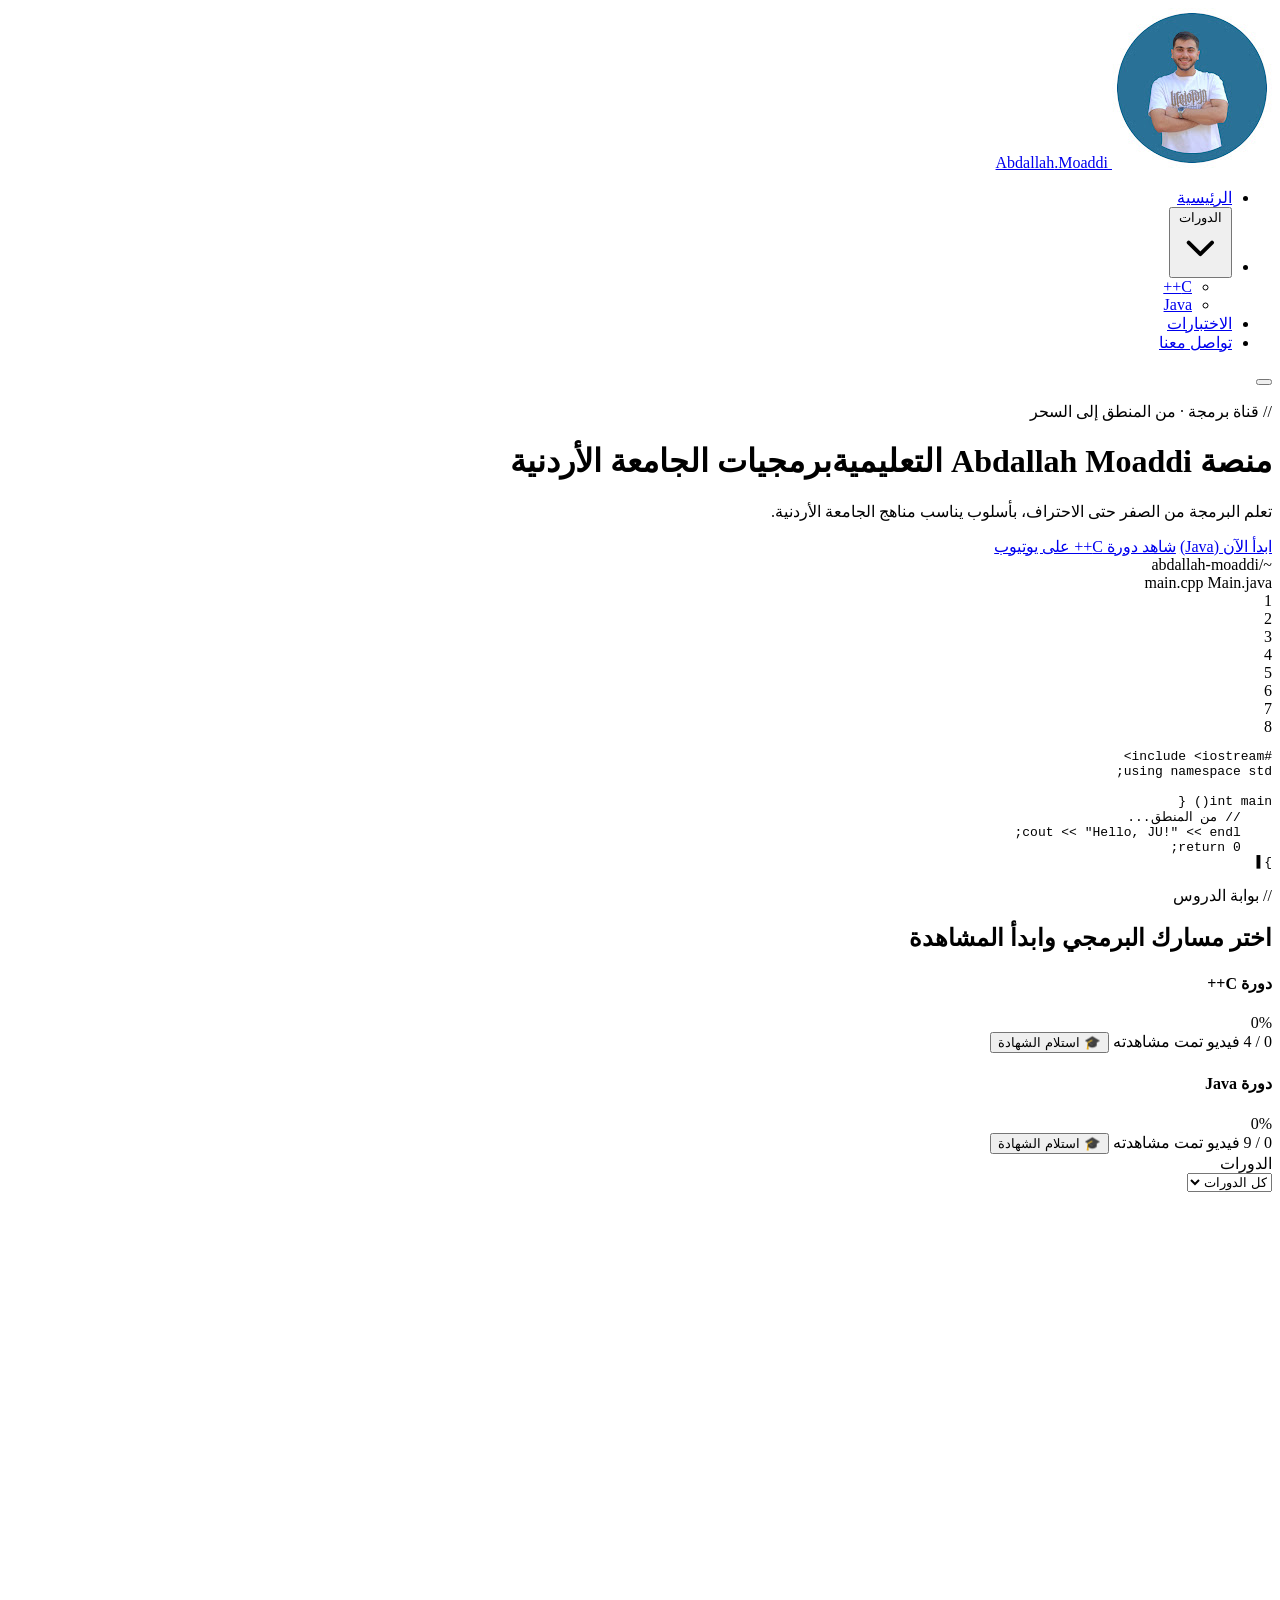
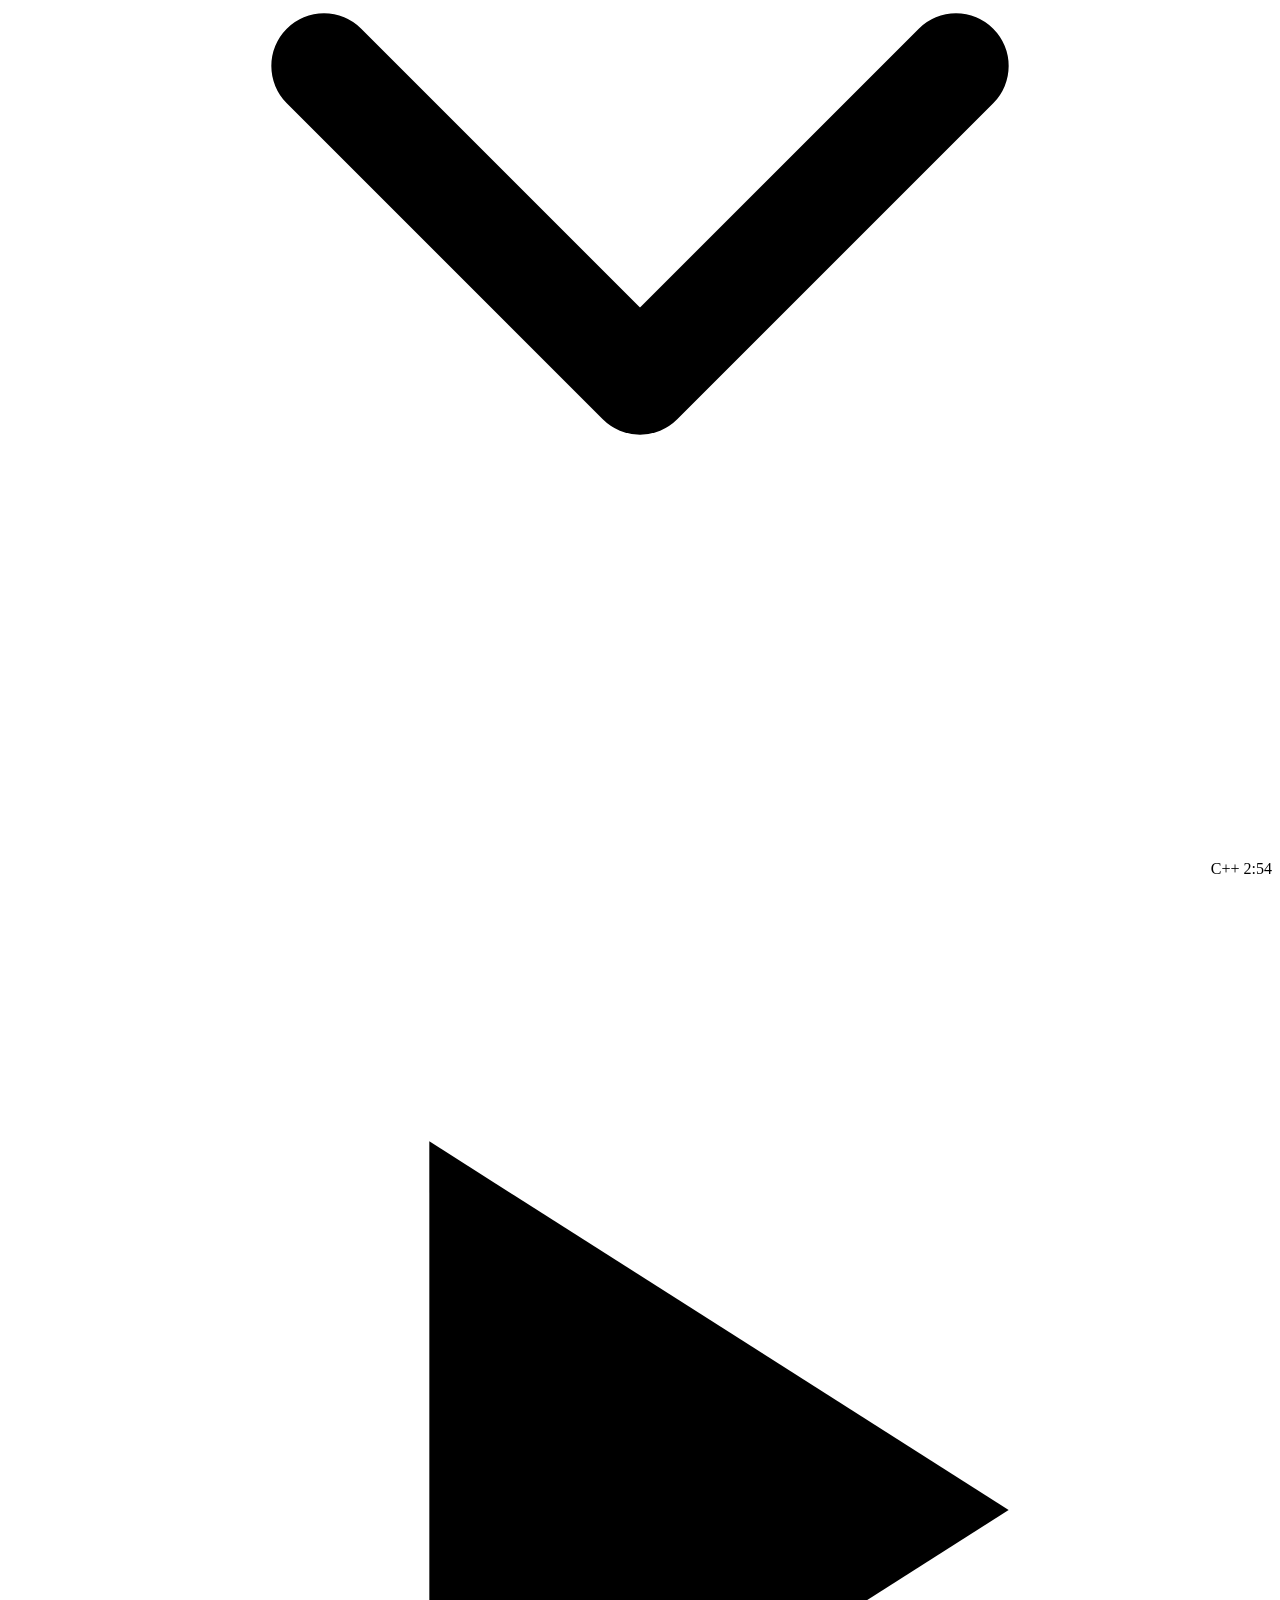
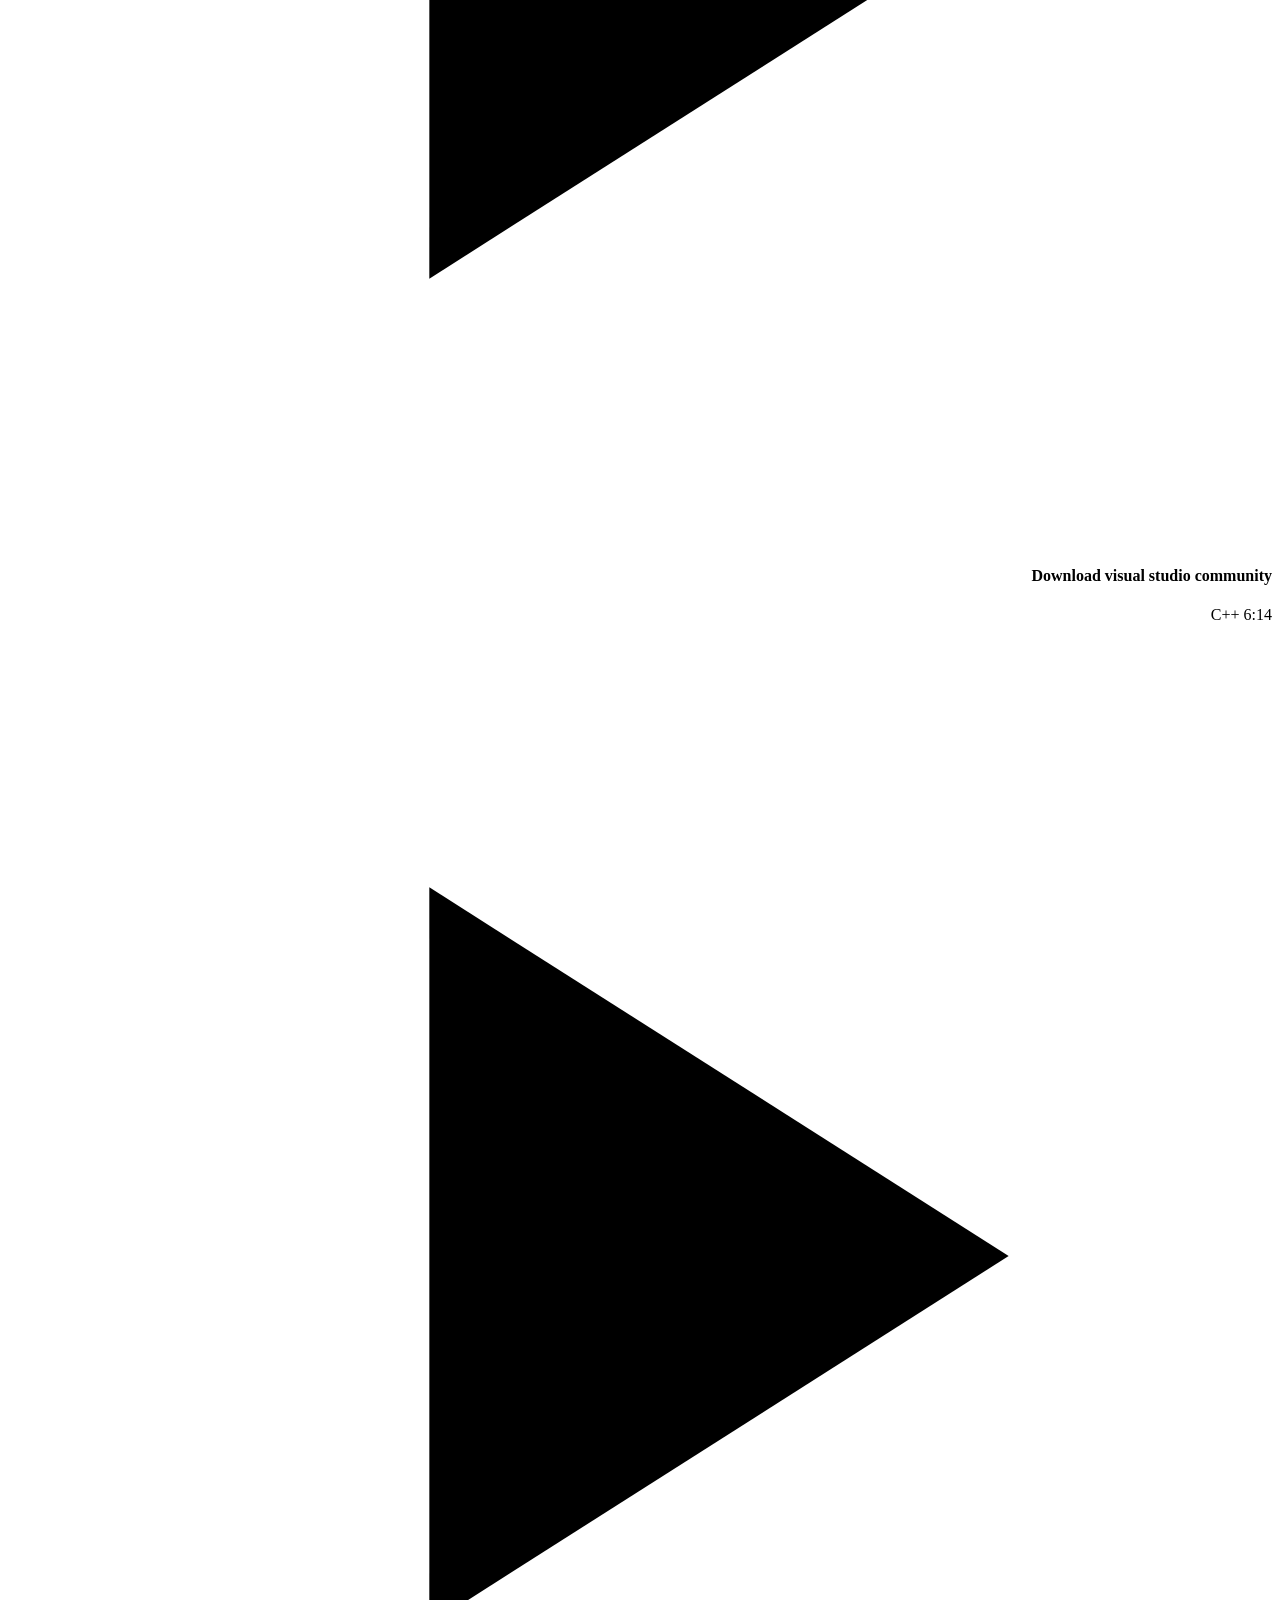
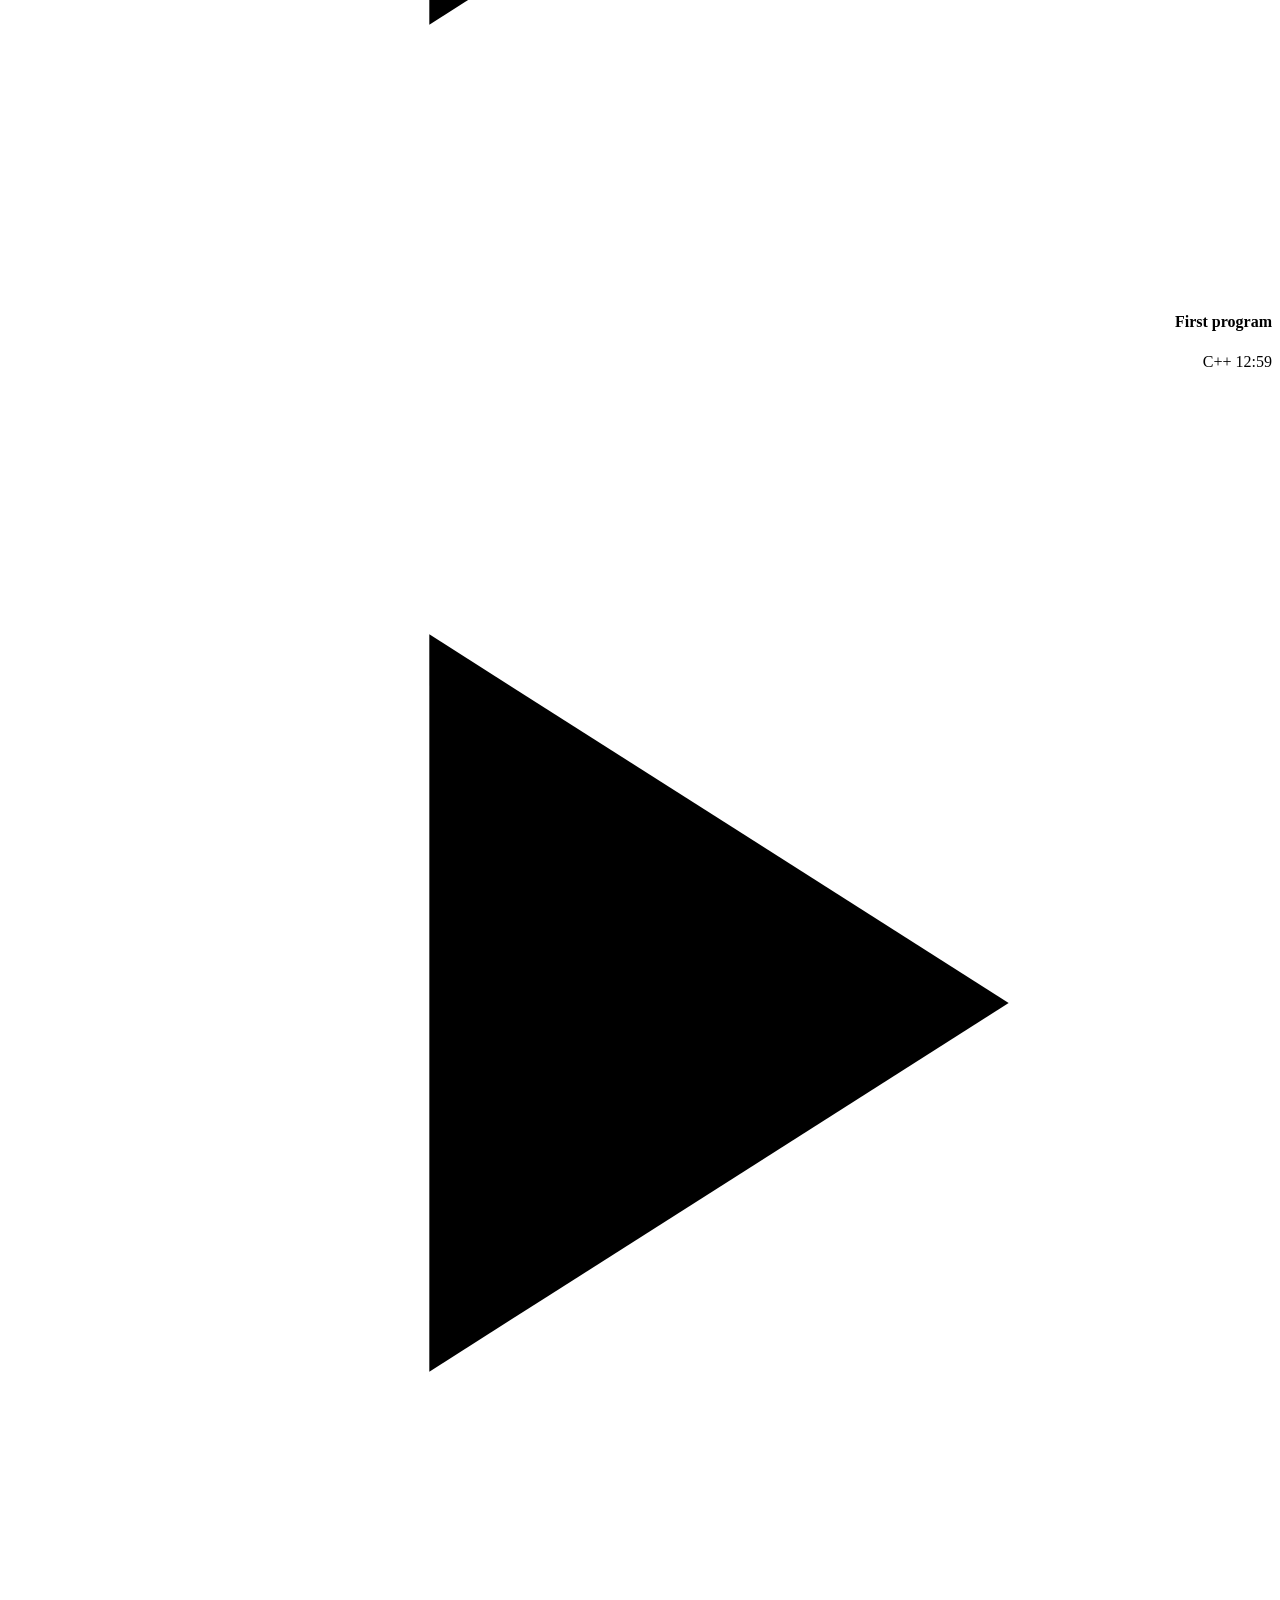
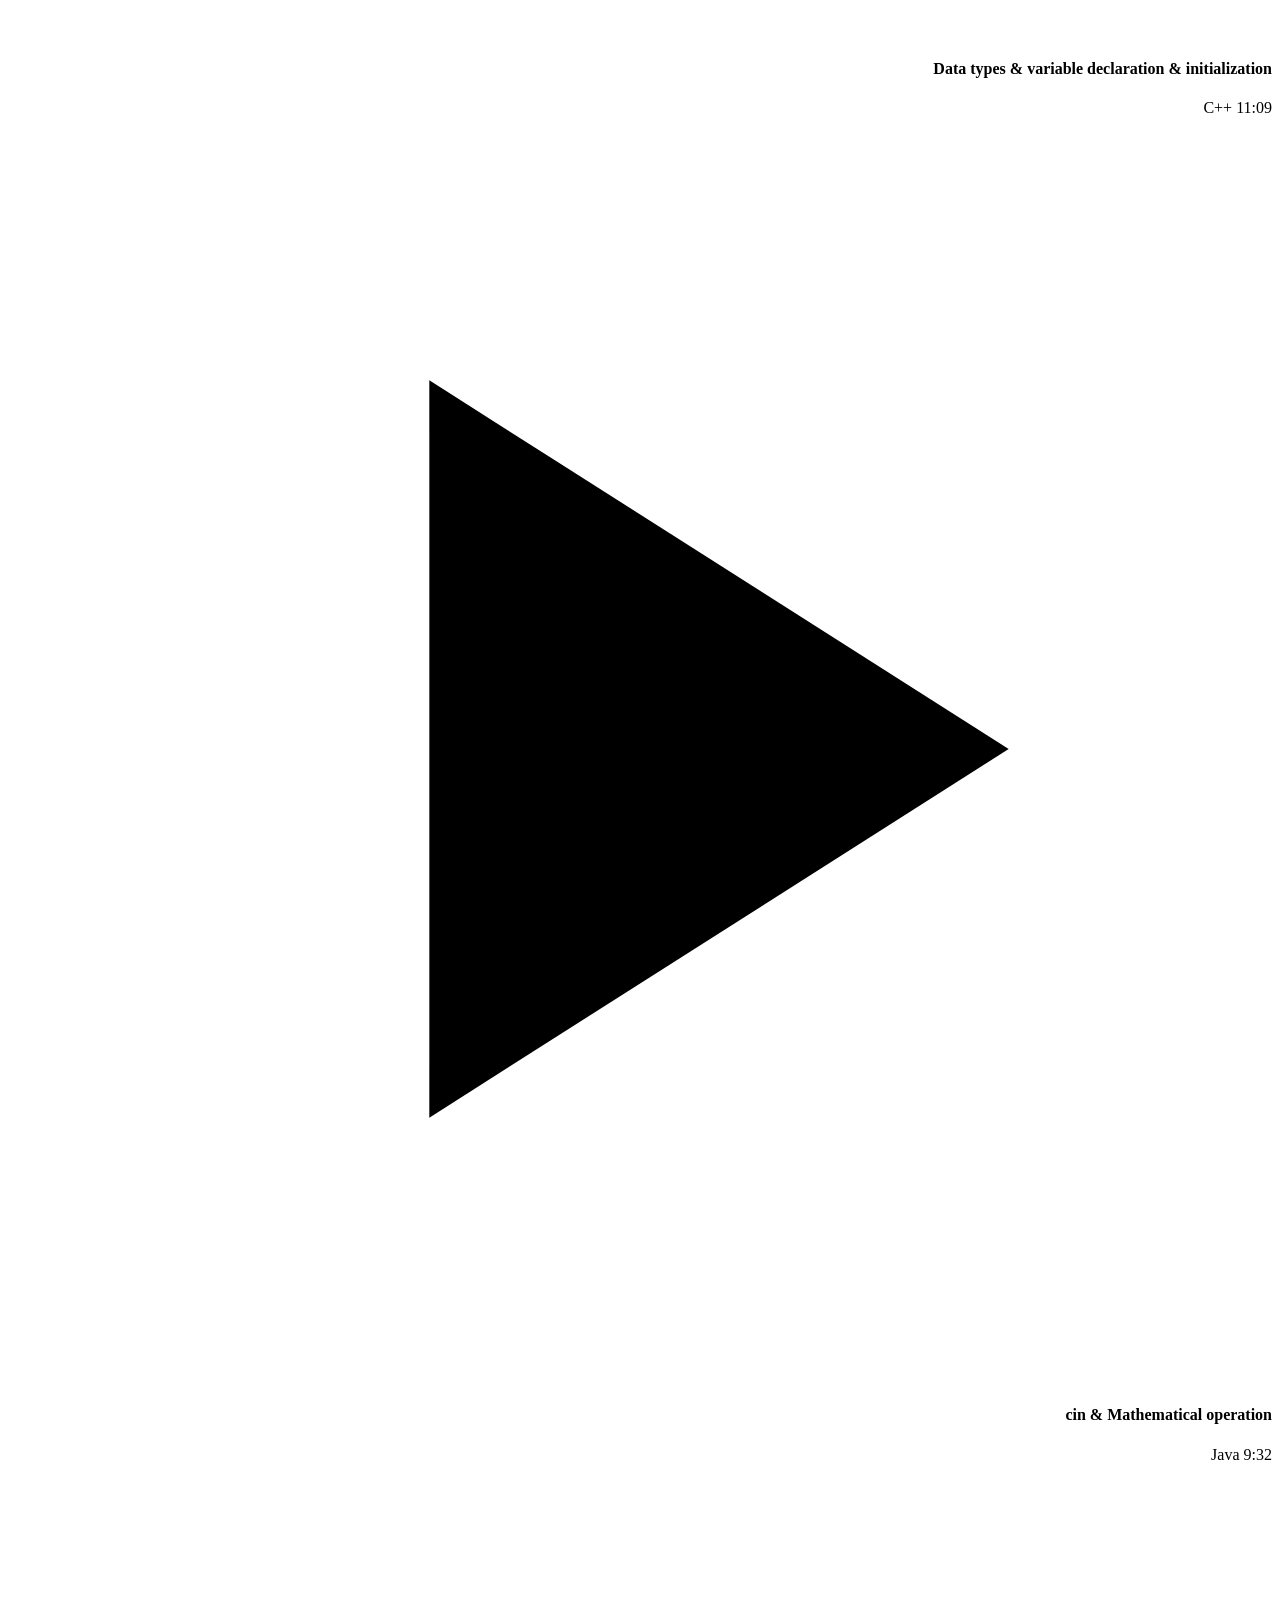
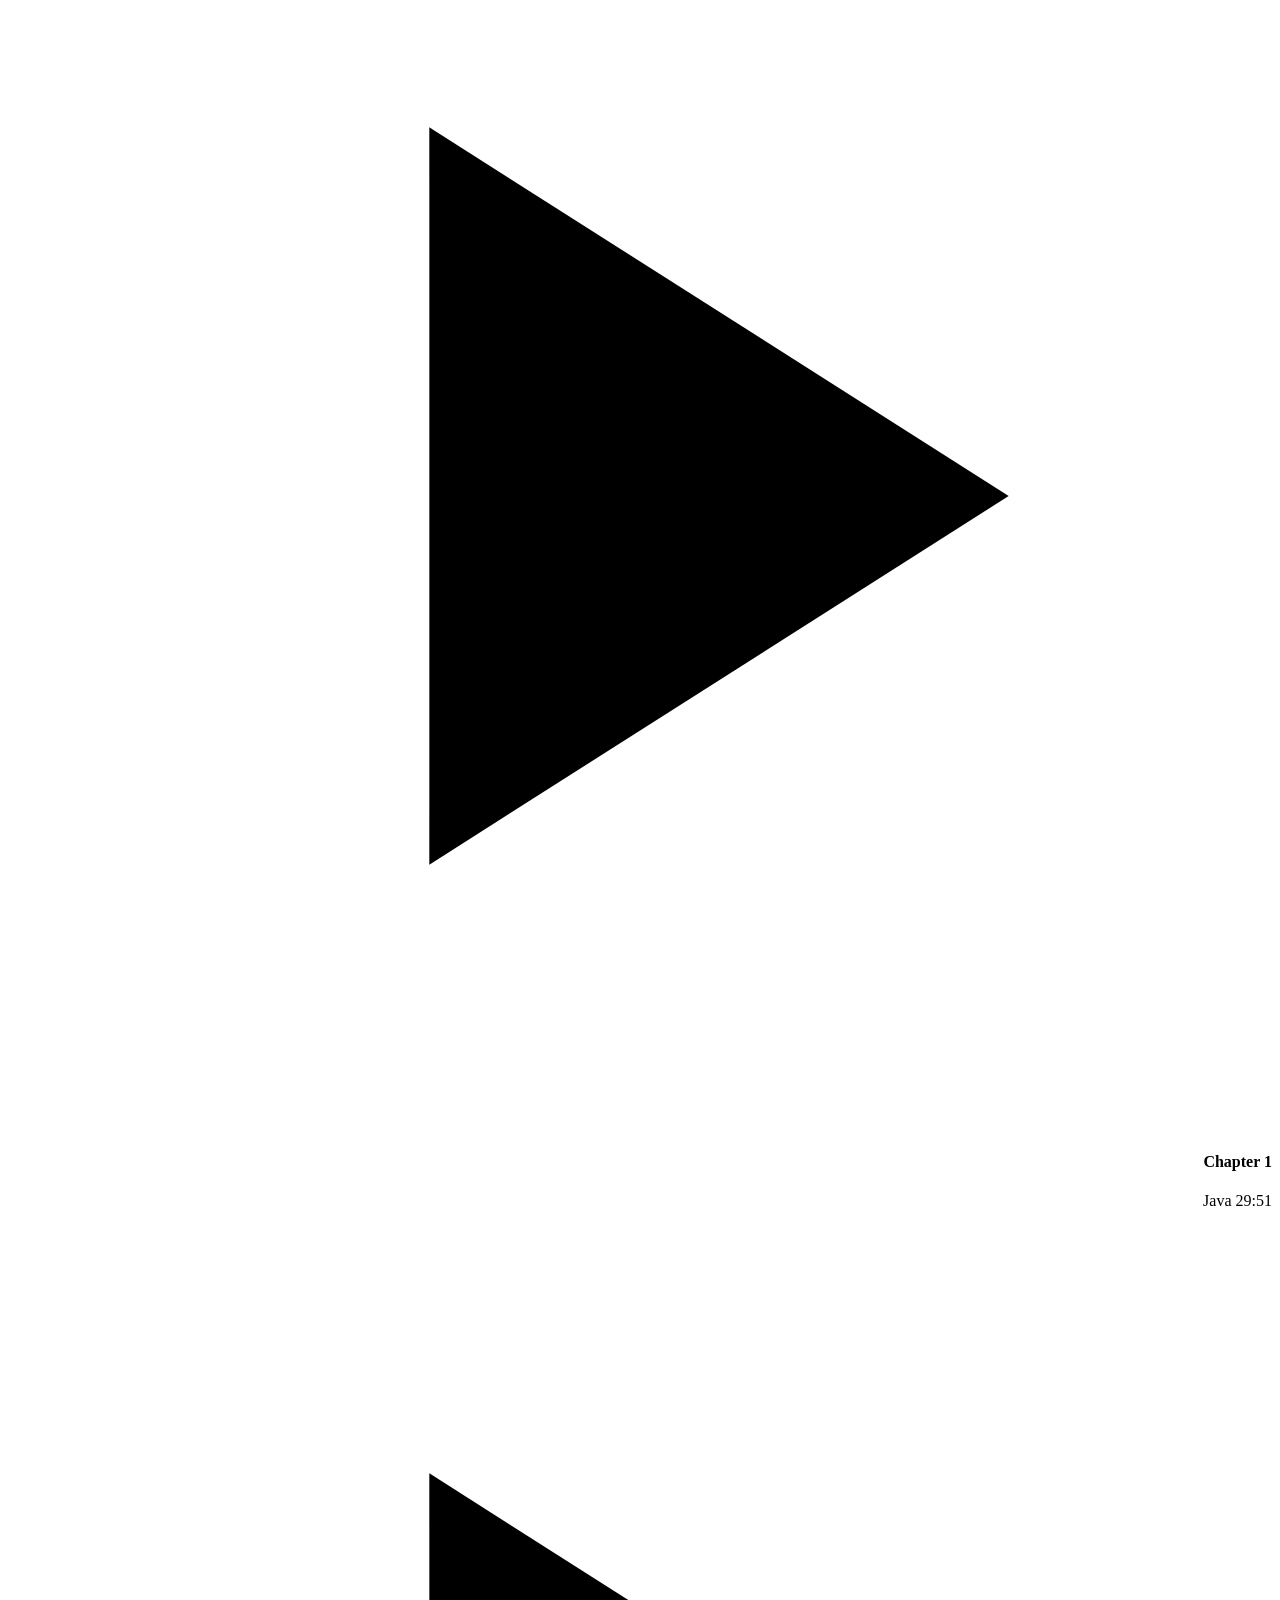
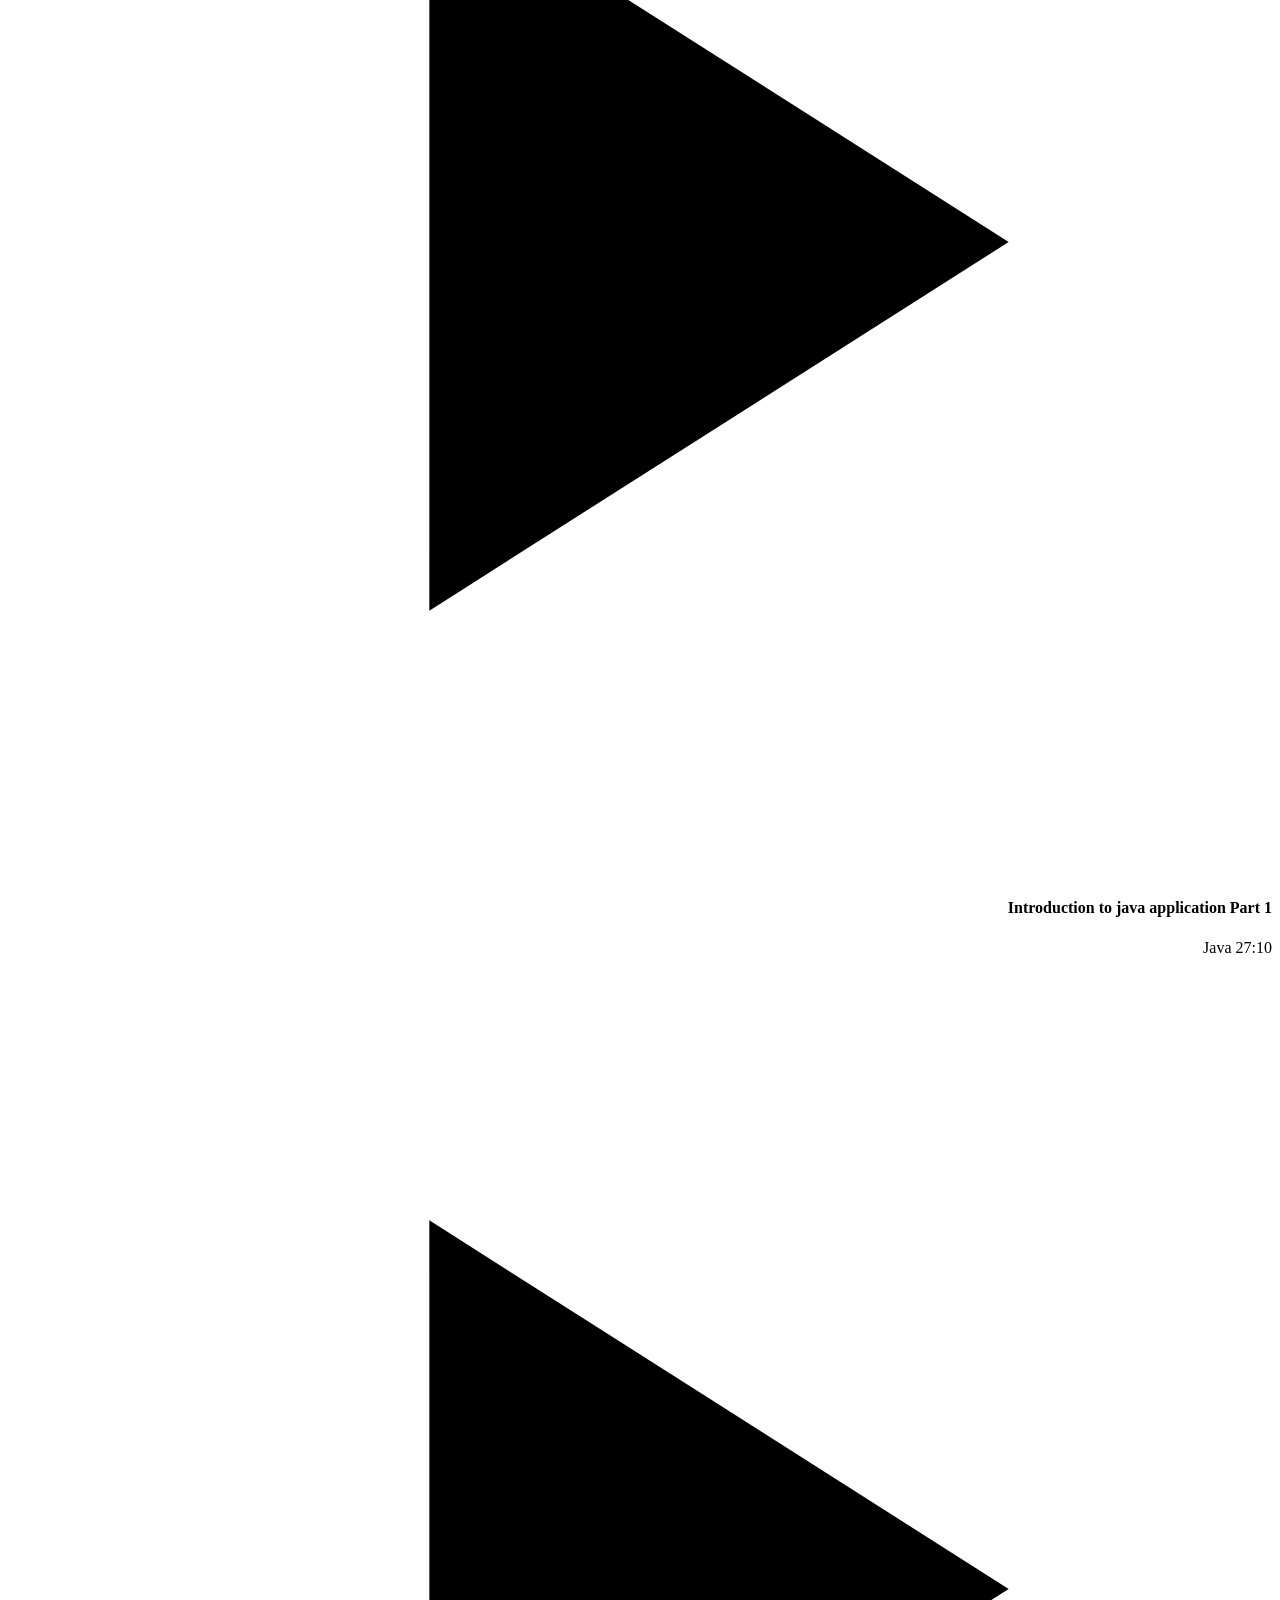
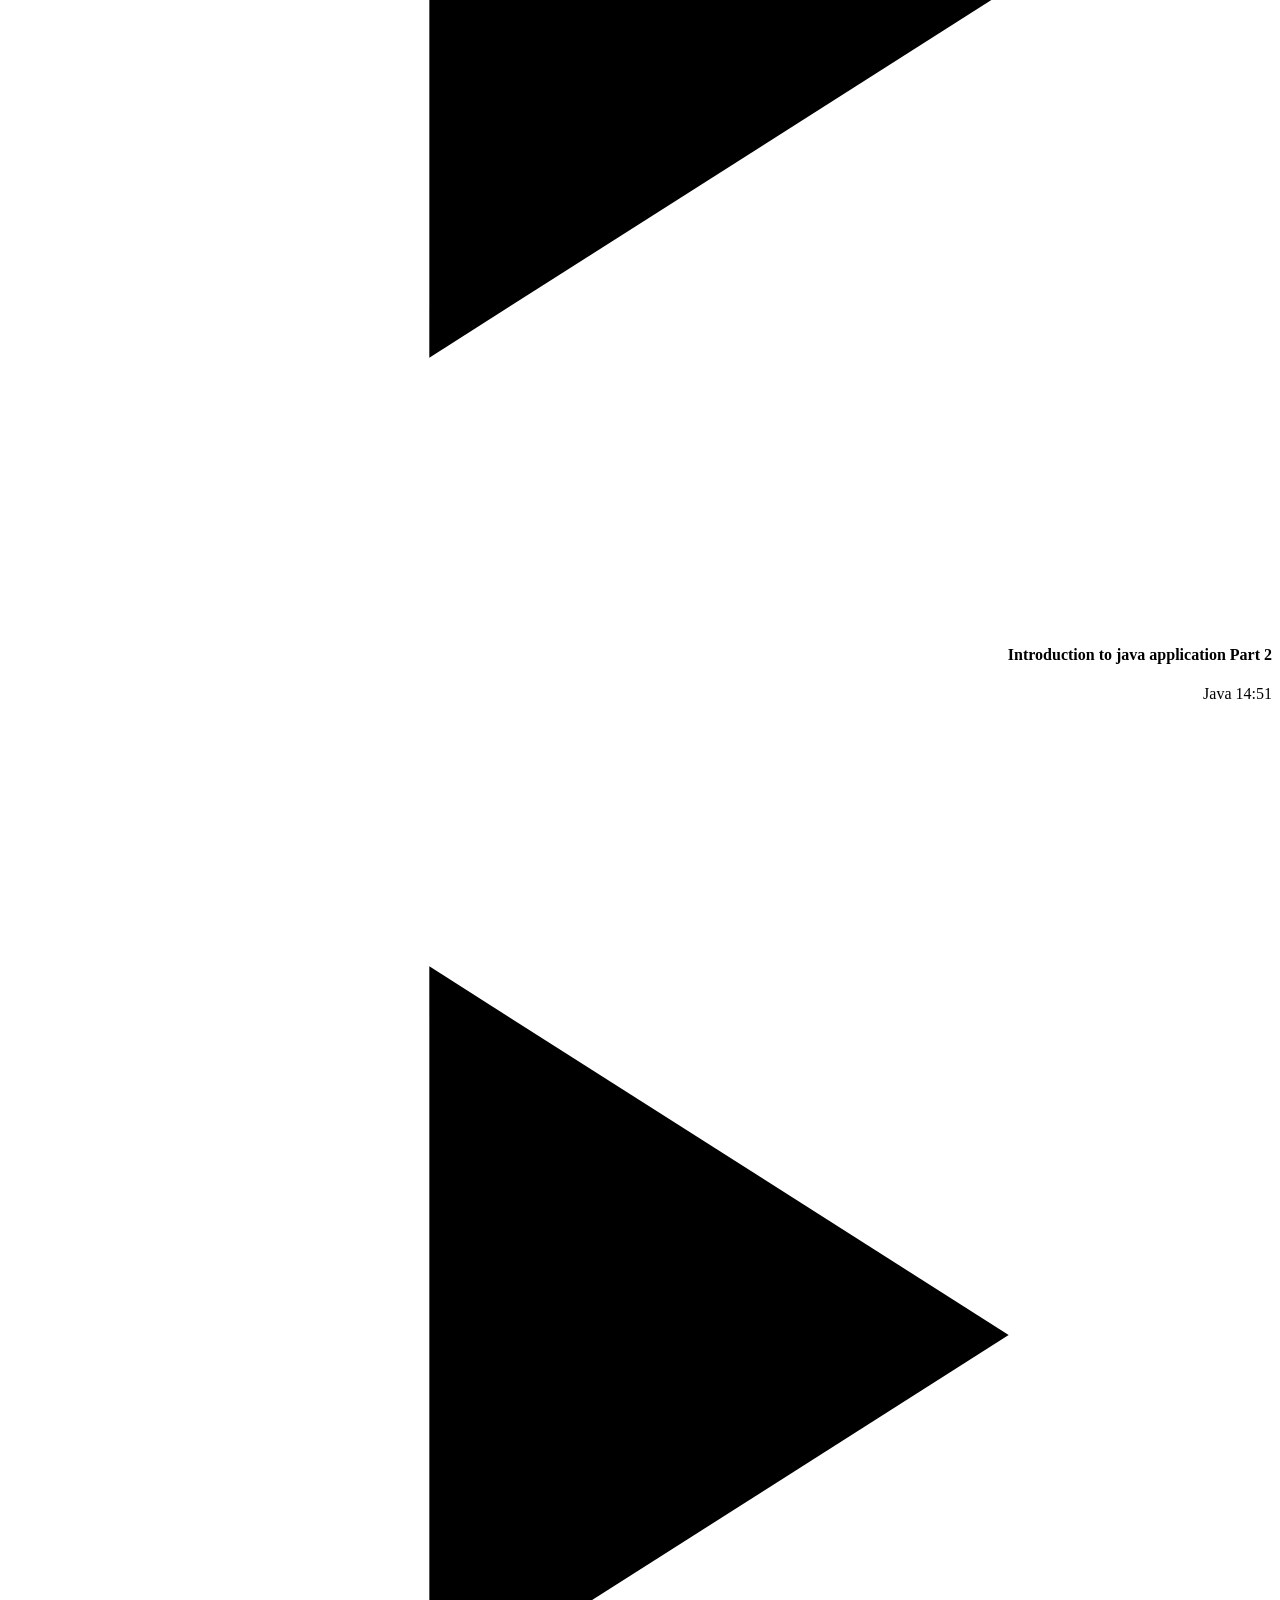
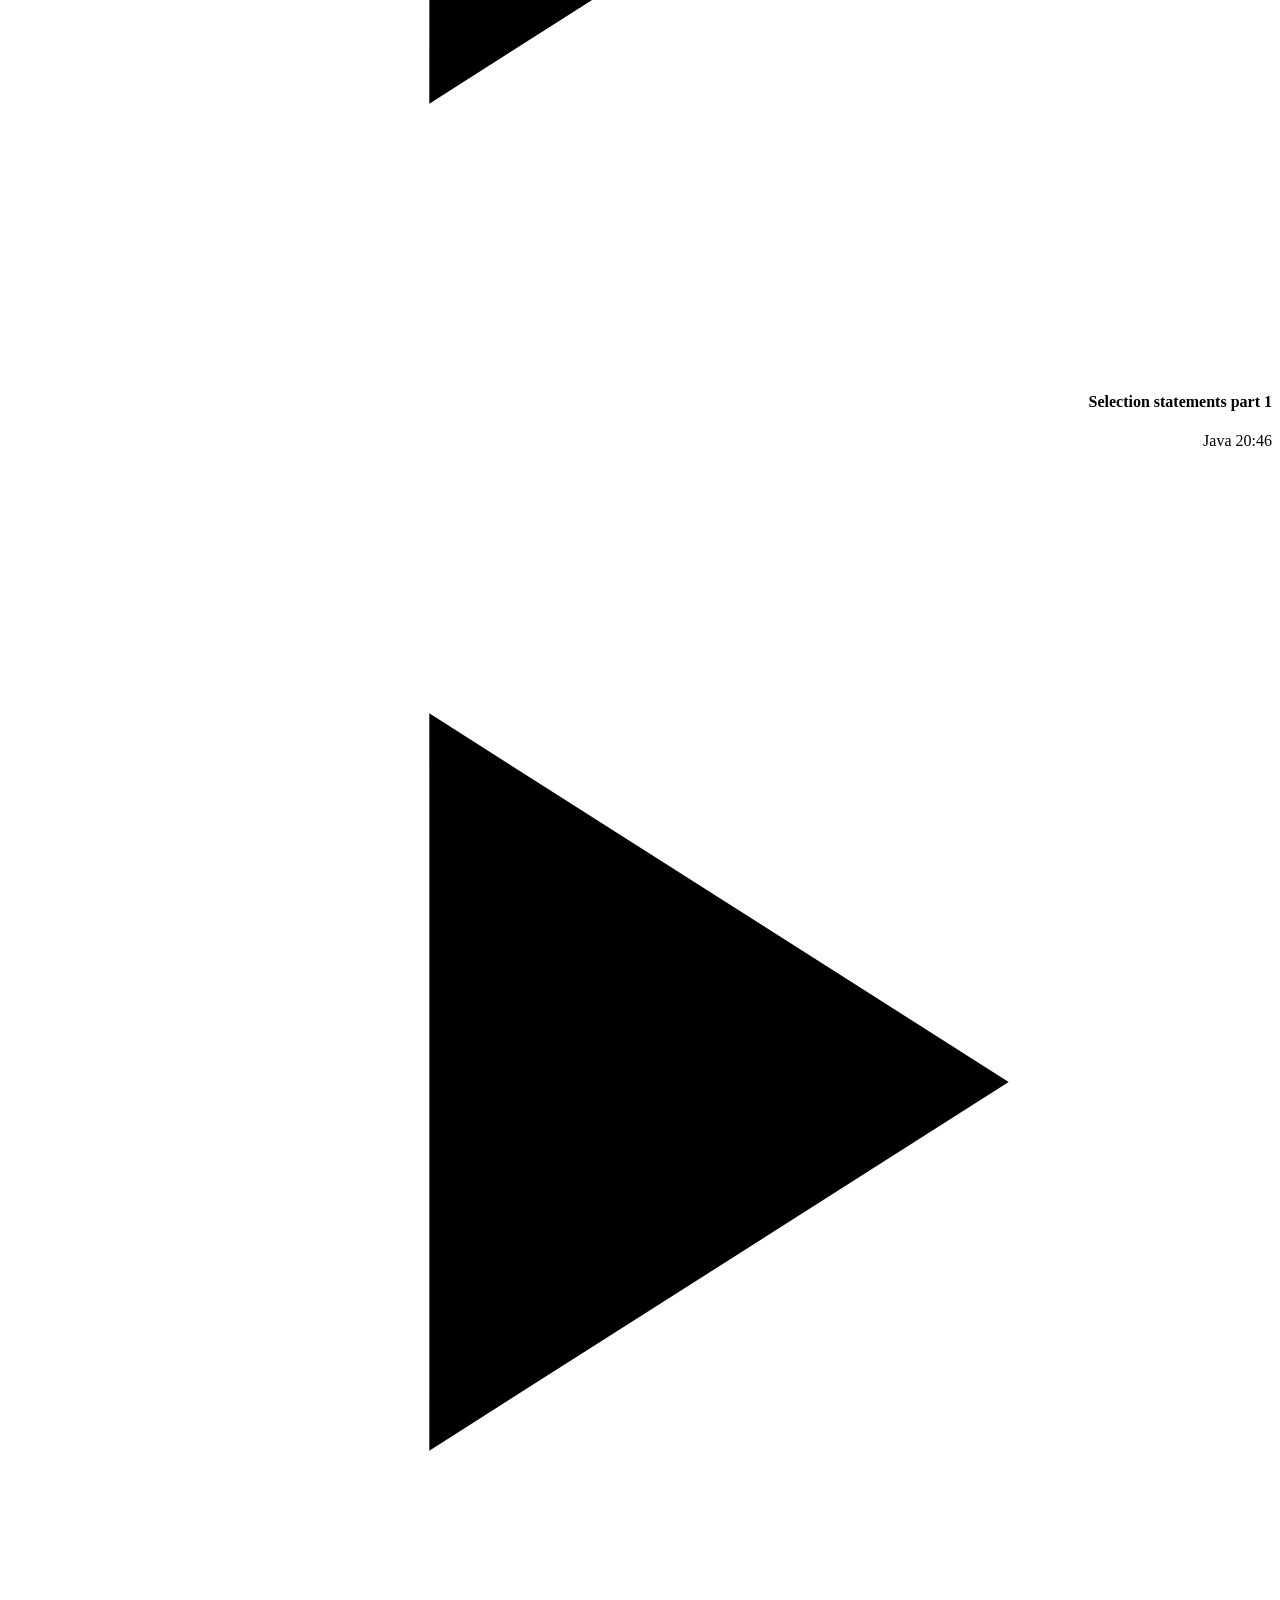
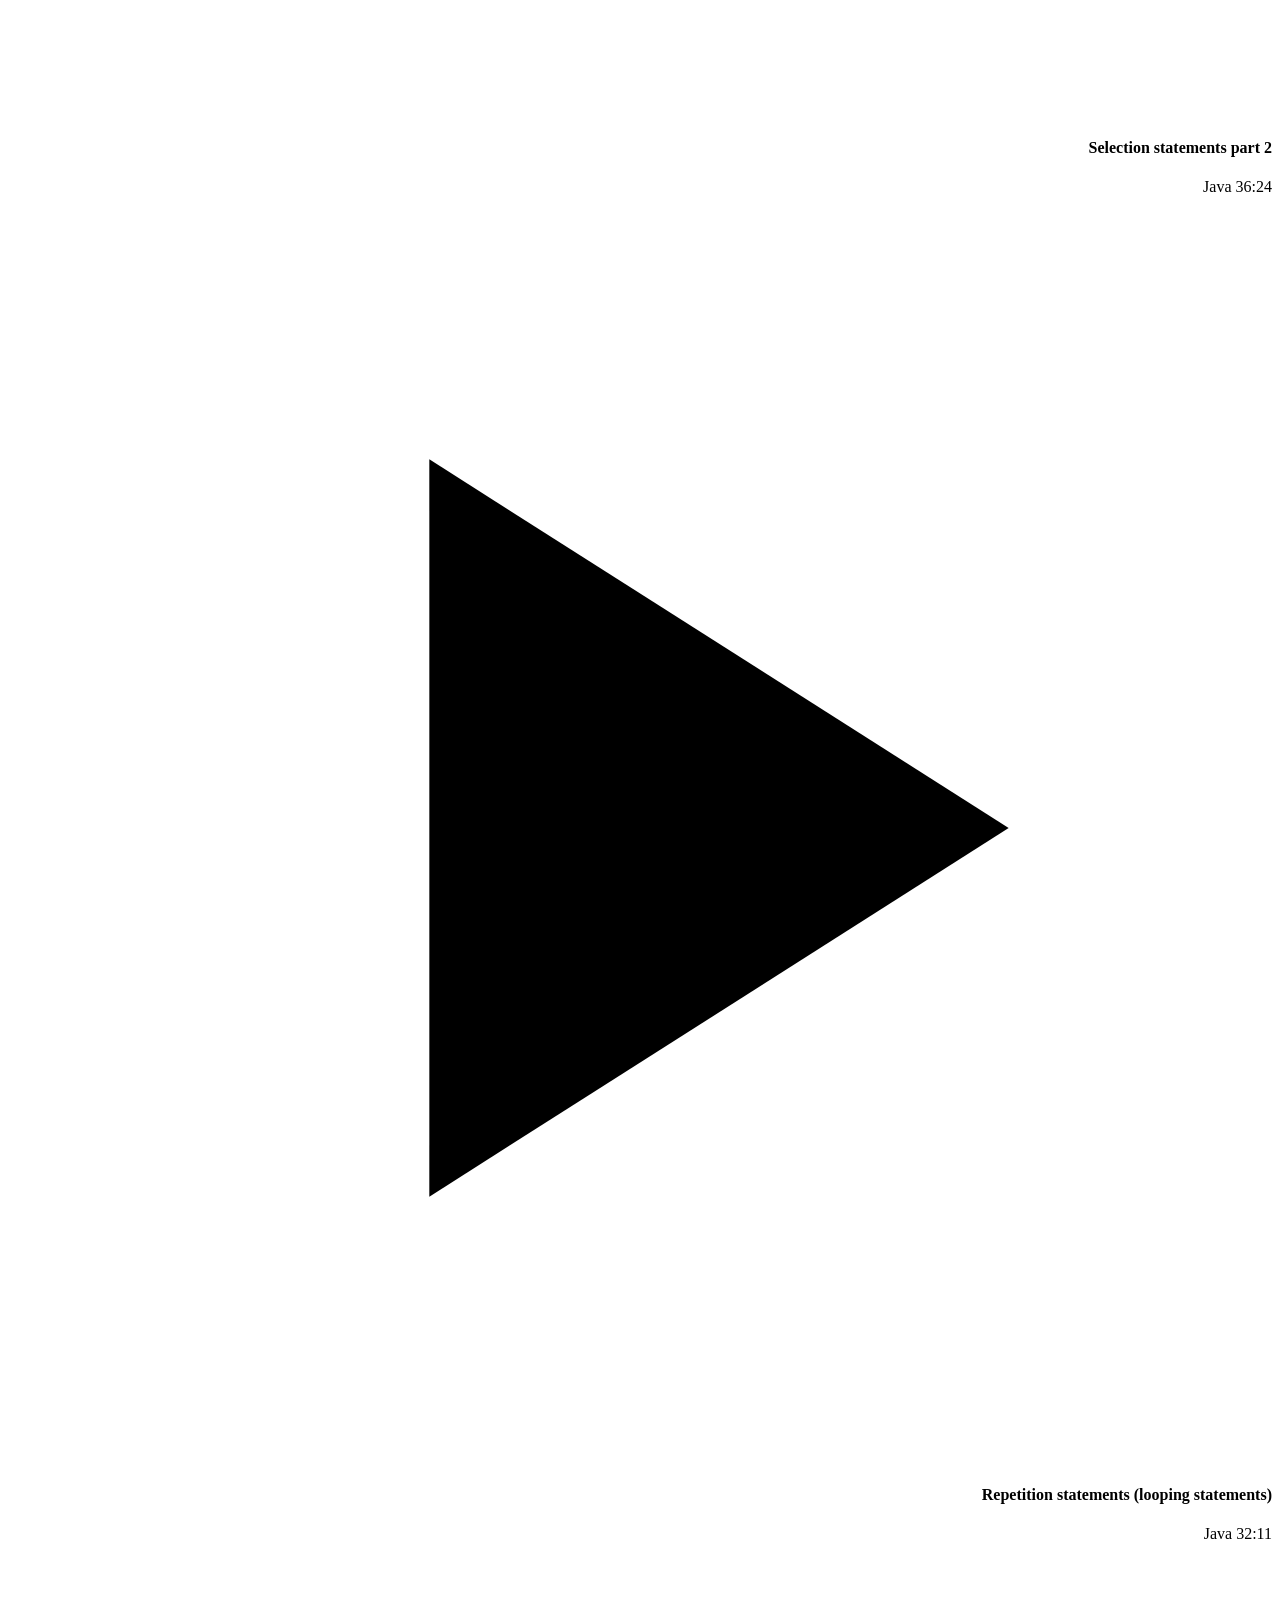
==== commit 43ecf374: "Add files via upload" ====
--- a/index.html
+++ b/index.html
@@ -11,10 +11,7 @@
   <link
     href="https://fonts.googleapis.com/css2?family=IBM+Plex+Sans+Arabic:wght@300;400;500;600;700&family=IBM+Plex+Mono:wght@400;500;600&display=swap"
     rel="stylesheet">
-  <!-- Official YouTube Subscribe Button widget (renders the .g-ytsubscribe divs) -->
-  <script src="https://apis.google.com/js/platform.js"></script>
- 
-  <link rel="stylesheet" href="style.css">
+  <link rel="stylesheet" href="styles.css">
 </head>
 
 <body>
@@ -50,10 +47,6 @@
         <li><a href="#contact">تواصل معنا</a></li>
       </ul>
       <div class="nav-right">
-        <div class="nav-subscribe">
-          <div class="g-ytsubscribe" data-channelid="UCcLKul3r8mNeOYjGzQ8GRFQ" data-layout="default"
-            data-count="default" data-theme="dark"></div>
-        </div>
         <button class="nav-toggle" id="navToggle" aria-label="فتح القائمة">
           <span></span><span></span><span></span>
         </button>
@@ -74,10 +67,6 @@
           <a class="btn btn-primary" href="#courses" data-course="java">ابدأ الآن (Java)</a>
           <a class="btn btn-outline" href="https://www.youtube.com/channel/UCcLKul3r8mNeOYjGzQ8GRFQ" target="_blank"
             rel="noopener">شاهد دورة C++ على يوتيوب</a>
-        </div>
-        <div class="hero-subscribe">
-          <div class="g-ytsubscribe" data-channelid="UCcLKul3r8mNeOYjGzQ8GRFQ" data-layout="full" data-count="default"
-            data-theme="dark"></div>
         </div>
       </div>
       <div class="hero-visual">
@@ -141,37 +130,6 @@
     </div>
   </section>
 
-  <!-- ===== Video Modal (embedded player, unlocked) ===== -->
-  <div class="modal-overlay" id="modalOverlay">
-    <div class="modal-box" role="dialog" aria-modal="true">
-      <div class="modal-header">
-        <h3 id="modalTitle">عنوان الدرس</h3>
-        <button class="modal-close" id="modalClose" aria-label="إغلاق">
-          <svg viewBox="0 0 24 24" fill="none" stroke="currentColor" stroke-width="2" stroke-linecap="round">
-            <line x1="18" y1="6" x2="6" y2="18"></line>
-            <line x1="6" y1="6" x2="18" y2="18"></line>
-          </svg>
-        </button>
-      </div>
-      <div class="video-wrap" id="videoWrap">
-        <!-- Self-hosted video player (used when a lesson has videoSrc) -->
-        <video id="videoPlayer" controls playsinline preload="none" style="display:none;"></video>
-        <!-- YouTube embedded player (used when a lesson has youtubeId) -->
-        <iframe id="videoIframe"
-          allow="accelerometer; autoplay; clipboard-write; encrypted-media; gyroscope; picture-in-picture"
-          allowfullscreen style="display:none;"></iframe>
-      </div>
-      <!-- Progress + quiz controls for the lesson currently playing -->
-      <div class="lesson-modal-footer">
-        <span class="lesson-modal-status" id="lessonModalStatus">لم يتم تحديد هذا الدرس كمكتمل بعد</span>
-        <div class="lesson-modal-actions">
-          <button type="button" class="btn btn-outline btn-sm" id="markWatchedBtn">تحديد الدرس كمكتمل ✓</button>
-          <button type="button" class="btn btn-primary btn-sm" id="goToQuizBtn">ابدأ اختبار الدرس ←</button>
-        </div>
-      </div>
-    </div>
-  </div>
-
   <!-- ===== Internal Quiz Modal (auto-graded, replaces Google Forms) ===== -->
   <div class="quiz-modal-overlay" id="quizModalOverlay">
     <div class="quiz-modal-box" role="dialog" aria-modal="true">
@@ -256,11 +214,12 @@
           <li><a href="#contact">تواصل معنا</a></li>
         </ul>
         <div class="socials">
-    <a href="https://wa.me/962795268420" target="_blank" aria-label="واتساب">
-    <svg viewBox="0 0 24 24" width="24" height="24" fill="currentColor">
-      <path d="M17.472 14.382c-.297-.149-1.758-.867-2.03-.967-.273-.099-.471-.148-.67.15-.197.297-.767.966-.94 1.164-.173.199-.347.223-.644.075-.297-.15-1.255-.463-2.39-1.475-.883-.788-1.48-1.761-1.653-2.059-.173-.297-.018-.458.13-.606.134-.133.298-.347.446-.52.149-.174.198-.298.298-.497.099-.198.05-.371-.025-.52-.075-.149-.669-1.612-.916-2.207-.242-.579-.487-.5-.669-.51-.173-.008-.371-.01-.57-.01-.198 0-.52.074-.792.372-.272.297-1.04 1.016-1.04 2.479 0 1.462 1.065 2.875 1.213 3.074.149.198 2.096 3.2 5.077 4.487.709.306 1.262.489 1.694.625.712.227 1.36.195 1.871.118.571-.085 1.758-.719 2.006-1.413.248-.694.248-1.289.173-1.413-.074-.124-.272-.198-.57-.347m-5.421 7.403h-.004a9.87 9.87 0 01-5.031-1.378l-.361-.214-3.741.982.998-3.648-.235-.374a9.86 9.86 0 01-1.51-5.26c.001-5.45 4.436-9.884 9.888-9.884 2.64 0 5.122 1.03 6.988 2.898a9.825 9.825 0 012.893 6.994c-.003 5.45-4.437 9.884-9.885 9.884m8.413-18.297A11.815 11.815 0 0012.05 0C5.495 0 .16 5.335.157 11.892c0 2.096.549 4.142 1.594 5.945L0 24l6.334-1.652a11.83 11.83 0 005.717 1.457h.006c6.555 0 11.89-5.335 11.894-11.893a11.821 11.821 0 00-3.48-8.413z"/>
-    </svg>
-  </a>
+          <a href="#" aria-label="فيسبوك">
+            <svg viewBox="0 0 24 24">
+              <path
+                d="M22 12a10 10 0 1 0-11.6 9.9v-7H7.9V12h2.5V9.8c0-2.5 1.5-3.9 3.8-3.9 1.1 0 2.2.2 2.2.2v2.4h-1.2c-1.2 0-1.6.8-1.6 1.6V12h2.8l-.4 2.9h-2.4v7A10 10 0 0 0 22 12z" />
+            </svg>
+          </a>
           <a href="https://www.youtube.com/channel/UCcLKul3r8mNeOYjGzQ8GRFQ" target="_blank" rel="noopener"
             aria-label="يوتيوب">
             <svg viewBox="0 0 24 24">
@@ -268,7 +227,7 @@
                 d="M23.5 6.2a3 3 0 0 0-2.1-2.1C19.5 3.5 12 3.5 12 3.5s-7.5 0-9.4.6A3 3 0 0 0 .5 6.2 31 31 0 0 0 0 12a31 31 0 0 0 .5 5.8 3 3 0 0 0 2.1 2.1c1.9.6 9.4.6 9.4.6s7.5 0 9.4-.6a3 3 0 0 0 2.1-2.1A31 31 0 0 0 24 12a31 31 0 0 0-.5-5.8zM9.6 15.5v-7l6.3 3.5-6.3 3.5z" />
             </svg>
           </a>
-          <a href="https://www.linkedin.com/in/abdallahmoaddi/" aria-label="لينكدإن">
+          <a href="#" aria-label="لينكدإن">
             <svg viewBox="0 0 24 24">
               <path
                 d="M4.98 3.5a2.5 2.5 0 1 1 0 5 2.5 2.5 0 0 1 0-5zM3 9h4v12H3V9zm7 0h3.8v1.7h.05c.53-1 1.83-2 3.77-2 4 0 4.75 2.6 4.75 6V21h-4v-5.6c0-1.35 0-3.1-1.9-3.1s-2.2 1.5-2.2 3v5.7h-4V9z" />
@@ -280,7 +239,9 @@
     </div>
   </footer>
 
-  <script src="script.js"></script>
+  <script src="common.js"></script>
+  <script src="quiz.js"></script>
+  <script src="script.js"></script>
 </body>
 
-</html>
+</html>
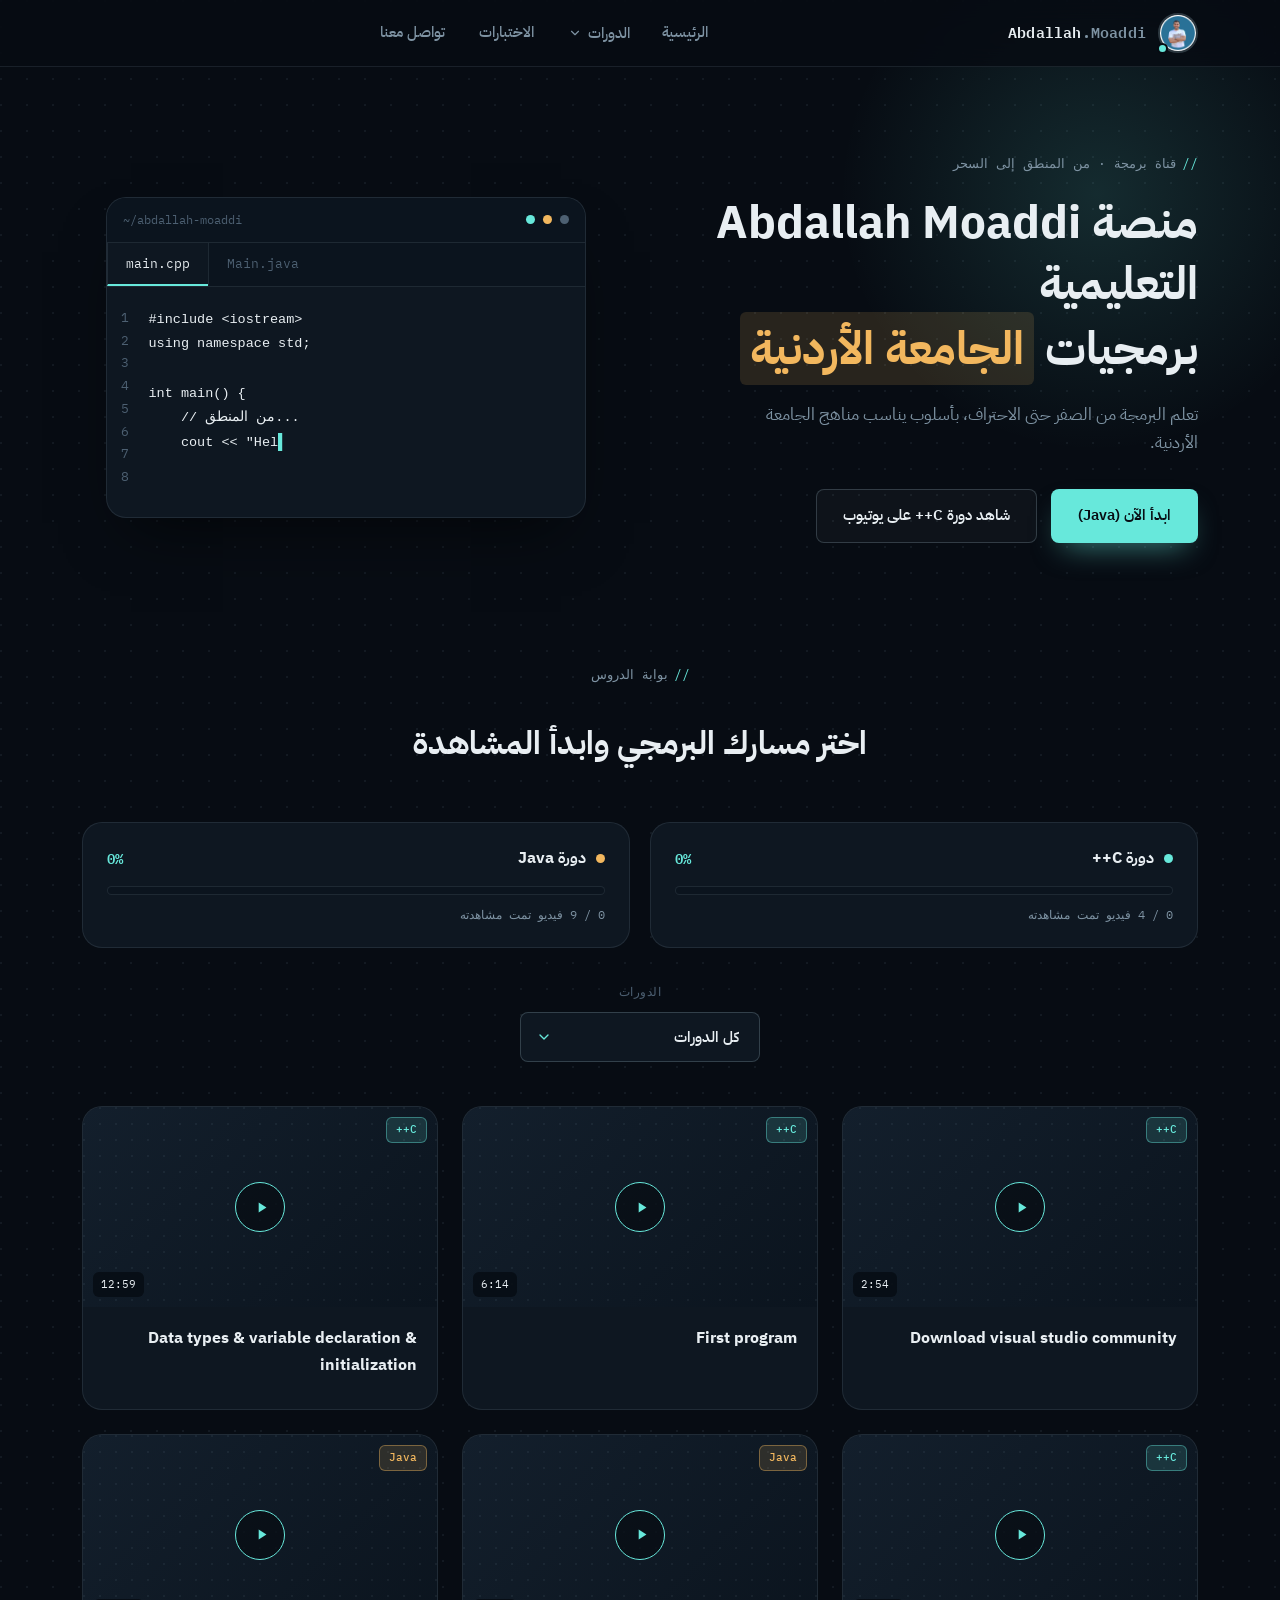
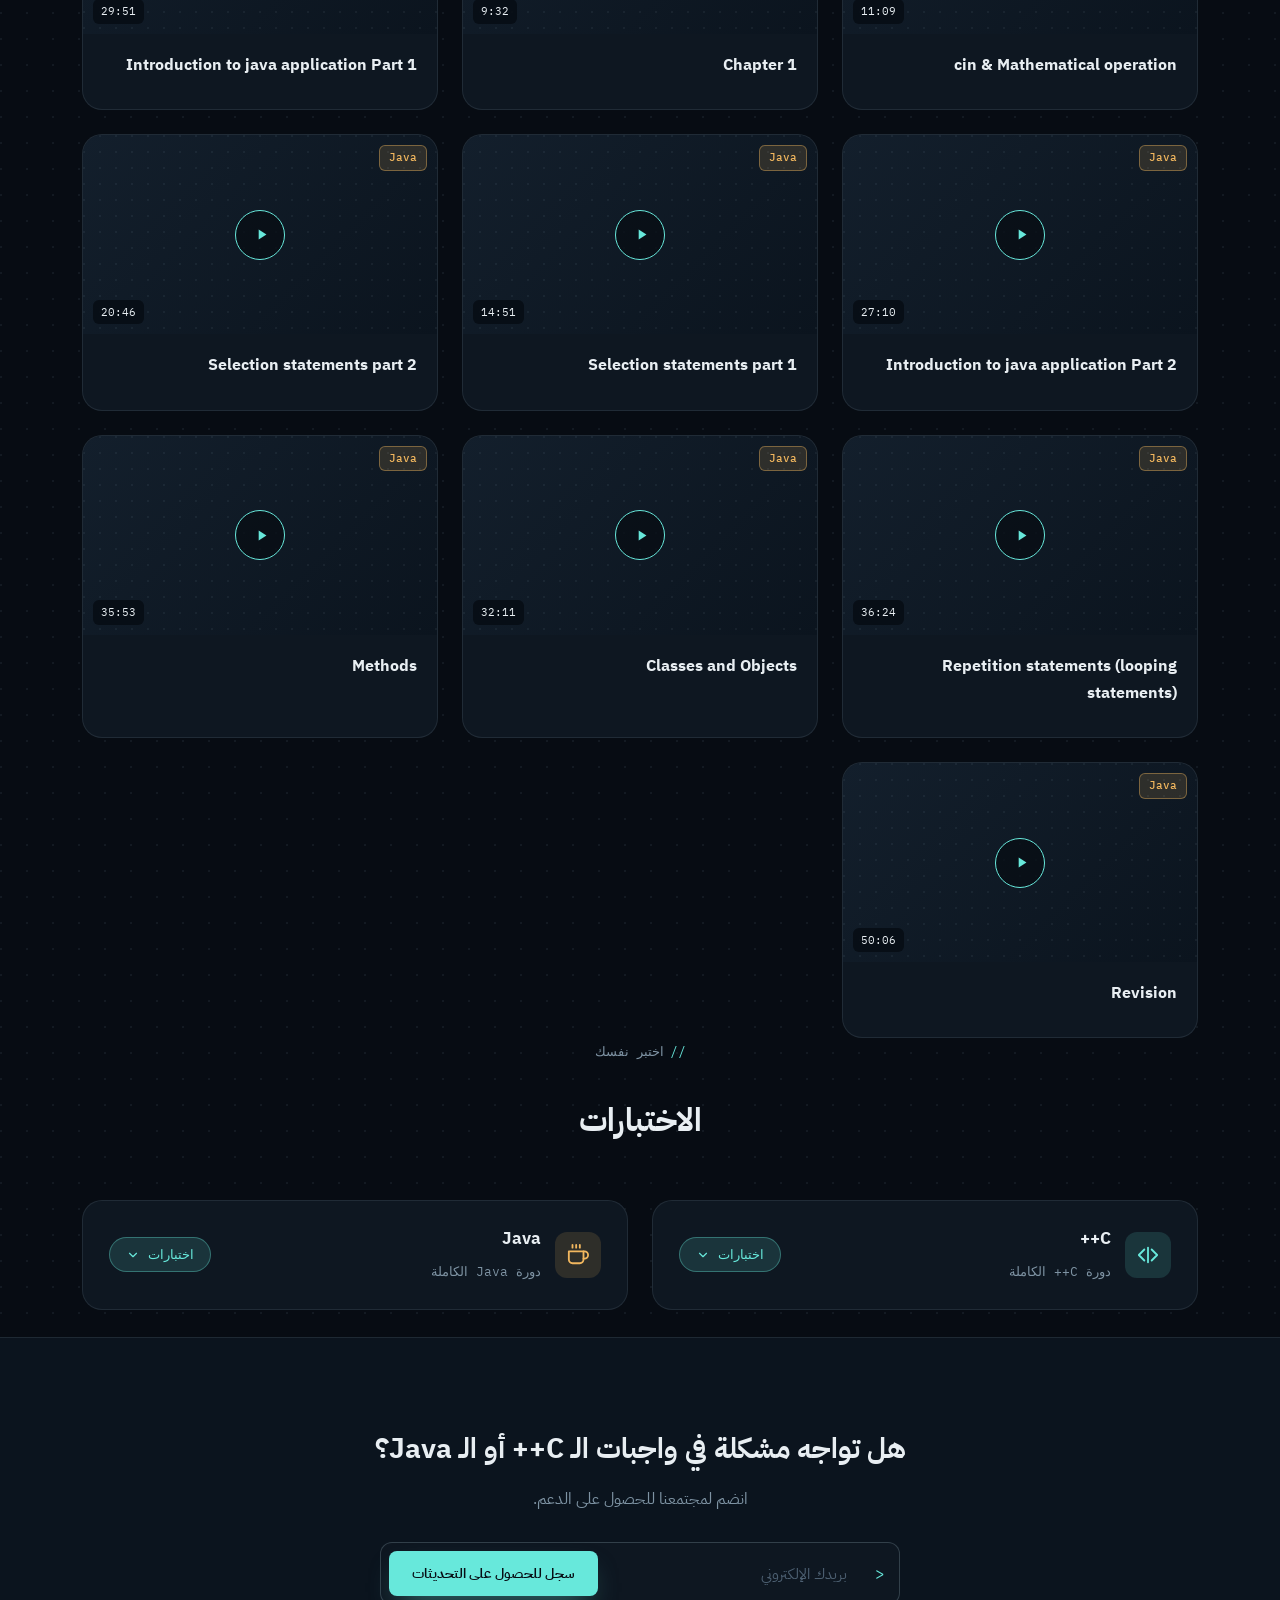
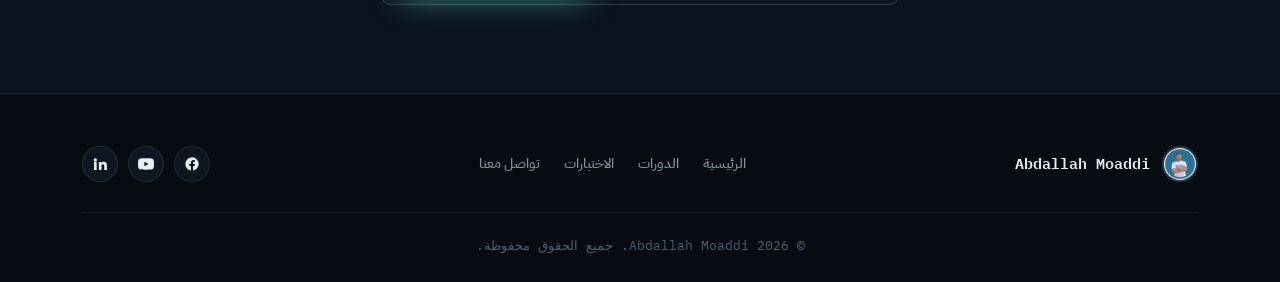
==== commit e2db4bed: "Update index.html" ====
--- a/index.html
+++ b/index.html
@@ -11,7 +11,7 @@
   <link
     href="https://fonts.googleapis.com/css2?family=IBM+Plex+Sans+Arabic:wght@300;400;500;600;700&family=IBM+Plex+Mono:wght@400;500;600&display=swap"
     rel="stylesheet">
-  <link rel="stylesheet" href="styles.css">
+  <link rel="stylesheet" href="style.css">
 </head>
 
 <body>
@@ -239,9 +239,9 @@
     </div>
   </footer>
 
-  <script src="common.js"></script>
-  <script src="quiz.js"></script>
-  <script src="script.js"></script>
+  <script src="common.js"></script>
+  <script src="quiz.js"></script>
+  <script src="script.js"></script>
 </body>
 
-</html>+</html>
--- a/style.css
+++ b/style.css
@@ -0,0 +1,2232 @@
+    :root {
+      --void: #070C13;
+      --panel: #0E1721;
+      --panel-raised: #131F2C;
+      --panel-soft: #0B141E;
+      --line: rgba(163, 191, 206, 0.12);
+      --line-strong: rgba(163, 191, 206, 0.24);
+      --ink: #E8EEF2;
+      --muted: #7E93A3;
+      --dim: #4D6072;
+      --keyword: #67E8DB;
+      --keyword-dim: rgba(103, 232, 219, 0.14);
+      --string: #F2B75E;
+      --string-dim: rgba(242, 183, 94, 0.14);
+      --radius-lg: 20px;
+      --radius-md: 12px;
+      --radius-sm: 8px;
+      --font-display: 'IBM Plex Sans Arabic', sans-serif;
+      --font-body: 'IBM Plex Sans Arabic', sans-serif;
+      --font-mono: 'IBM Plex Mono', monospace;
+      --shadow-lg: 0 30px 60px -25px rgba(0, 0, 0, 0.65);
+      --shadow-glow: 0 0 0 1px rgba(103, 232, 219, 0.16), 0 24px 50px -22px rgba(103, 232, 219, 0.18);
+    }
+
+    * {
+      box-sizing: border-box;
+      margin: 0;
+      padding: 0;
+    }
+
+    html {
+      scroll-behavior: smooth;
+    }
+
+    body {
+      font-family: var(--font-body);
+      color: var(--ink);
+      line-height: 1.7;
+      overflow-x: hidden;
+      background-color: var(--void);
+      background-image: radial-gradient(circle at 1px 1px, rgba(163, 191, 206, 0.08) 1px, transparent 0);
+      background-size: 26px 26px;
+    }
+
+    img {
+      display: block;
+      max-width: 100%;
+    }
+
+    a {
+      color: inherit;
+      text-decoration: none;
+    }
+
+    ul {
+      list-style: none;
+    }
+
+    section {
+      position: relative;
+    }
+
+    .container {
+      max-width: 1180px;
+      margin: 0 auto;
+      padding: 0 32px;
+    }
+
+    ::selection {
+      background: var(--keyword);
+      color: var(--void);
+    }
+
+    .reveal {
+      opacity: 0;
+      transform: translateY(18px);
+      transition: opacity .6s ease, transform .6s ease;
+    }
+
+    .reveal.in {
+      opacity: 1;
+      transform: translateY(0);
+    }
+
+    /* ---------- Buttons ---------- */
+    .btn {
+      display: inline-flex;
+      align-items: center;
+      justify-content: center;
+      gap: 8px;
+      padding: 13px 26px;
+      border-radius: var(--radius-sm);
+      font-family: var(--font-display);
+      font-weight: 600;
+      font-size: 15px;
+      border: 1.5px solid transparent;
+      cursor: pointer;
+      transition: transform .2s ease, box-shadow .2s ease, background .2s ease, border-color .2s ease, color .2s ease;
+      white-space: nowrap;
+    }
+
+    .btn-primary {
+      background: var(--keyword);
+      color: var(--void);
+      box-shadow: 0 14px 30px -12px rgba(103, 232, 219, 0.55);
+    }
+
+    .btn-primary:hover {
+      transform: translateY(-2px);
+      box-shadow: 0 18px 36px -12px rgba(103, 232, 219, 0.7);
+    }
+
+    .btn-outline {
+      background: rgba(232, 238, 242, 0.03);
+      color: var(--ink);
+      border-color: var(--line-strong);
+    }
+
+    .btn-outline:hover {
+      border-color: var(--keyword);
+      color: var(--keyword);
+      transform: translateY(-2px);
+    }
+
+    /* ---------- Nav ---------- */
+    .nav {
+      position: fixed;
+      top: 0;
+      left: 0;
+      right: 0;
+      z-index: 100;
+      background: rgba(7, 12, 19, 0.82);
+      backdrop-filter: blur(14px);
+      -webkit-backdrop-filter: blur(14px);
+      border-bottom: 1px solid var(--line);
+    }
+
+    .nav-inner {
+      max-width: 1180px;
+      margin: 0 auto;
+      padding: 13px 32px;
+      display: flex;
+      align-items: center;
+      justify-content: space-between;
+      gap: 20px;
+    }
+
+    .logo {
+      display: flex;
+      align-items: center;
+      gap: 12px;
+    }
+
+    .logo-avatar {
+      position: relative;
+      flex-shrink: 0;
+    }
+
+    .logo-img {
+      width: 40px;
+      height: 40px;
+      border-radius: 50%;
+      border: 2px solid var(--line-strong);
+      object-fit: cover;
+    }
+
+    .logo-status {
+      position: absolute;
+      bottom: -1px;
+      left: -1px;
+      width: 11px;
+      height: 11px;
+      border-radius: 50%;
+      background: var(--keyword);
+      border: 2px solid var(--void);
+      box-shadow: 0 0 0 0 rgba(103, 232, 219, 0.6);
+      animation: pulse-dot 2.4s ease infinite;
+    }
+
+    @keyframes pulse-dot {
+      0% {
+        box-shadow: 0 0 0 0 rgba(103, 232, 219, 0.55);
+      }
+
+      70% {
+        box-shadow: 0 0 0 7px rgba(103, 232, 219, 0);
+      }
+
+      100% {
+        box-shadow: 0 0 0 0 rgba(103, 232, 219, 0);
+      }
+    }
+
+    .logo-text {
+      font-family: var(--font-mono);
+      font-weight: 600;
+      font-size: 15px;
+      letter-spacing: .2px;
+    }
+
+    .logo-text .dim {
+      color: var(--muted);
+    }
+
+    .nav-links {
+      display: flex;
+      align-items: center;
+      gap: 8px;
+    }
+
+    .nav-links a {
+      font-weight: 500;
+      font-size: 14.5px;
+      color: var(--muted);
+      position: relative;
+      padding: 8px 12px;
+      border-radius: var(--radius-sm);
+      transition: color .2s ease;
+    }
+
+    .nav-links a::before {
+      content: '';
+      color: var(--keyword);
+      opacity: 0;
+      margin-left: 2px;
+      transition: opacity .18s ease;
+    }
+
+    .nav-links a:hover {
+      color: var(--ink);
+    }
+
+    .nav-links a:hover::before {
+      opacity: 1;
+    }
+
+    .nav-dropdown {
+      position: relative;
+    }
+
+    .nav-dropdown-toggle {
+      display: flex;
+      align-items: center;
+      gap: 6px;
+      font-family: var(--font-body);
+      font-weight: 500;
+      font-size: 14.5px;
+      color: var(--muted);
+      background: none;
+      border: none;
+      cursor: pointer;
+      padding: 8px 12px;
+      border-radius: var(--radius-sm);
+      transition: color .2s ease;
+    }
+
+    .nav-dropdown-toggle:hover {
+      color: var(--ink);
+    }
+
+    .nav-dropdown-toggle .chevron {
+      width: 14px;
+      height: 14px;
+      transition: transform .2s ease;
+    }
+
+    .nav-dropdown.open .nav-dropdown-toggle .chevron {
+      transform: rotate(180deg);
+    }
+
+    .nav-dropdown.open .nav-dropdown-toggle {
+      color: var(--keyword);
+    }
+
+    .nav-dropdown-menu {
+      position: absolute;
+      top: calc(100% + 10px);
+      right: 0;
+      min-width: 160px;
+      background: var(--panel);
+      border: 1px solid var(--line);
+      border-radius: var(--radius-md);
+      box-shadow: var(--shadow-lg);
+      padding: 8px;
+      opacity: 0;
+      pointer-events: none;
+      transform: translateY(-6px);
+      transition: opacity .2s ease, transform .2s ease;
+      z-index: 50;
+    }
+
+    .nav-dropdown.open .nav-dropdown-menu {
+      opacity: 1;
+      pointer-events: auto;
+      transform: translateY(0);
+    }
+
+    .nav-dropdown-menu li a {
+      display: block;
+      font-family: var(--font-mono);
+      font-size: 13.5px;
+      color: var(--muted);
+      padding: 9px 12px;
+      border-radius: var(--radius-sm);
+      transition: background .18s ease, color .18s ease;
+    }
+
+    .nav-dropdown-menu li a:hover {
+      background: var(--keyword-dim);
+      color: var(--keyword);
+    }
+
+    .nav-dropdown-menu li a::before {
+      content: none;
+    }
+
+    .nav-right {
+      display: flex;
+      align-items: center;
+      gap: 14px;
+    }
+
+    .nav-subscribe {
+      display: flex;
+      align-items: center;
+      min-width: 100px;
+      min-height: 20px;
+    }
+
+    .nav-toggle {
+      display: none;
+      flex-direction: column;
+      gap: 5px;
+      background: none;
+      border: none;
+      cursor: pointer;
+      padding: 6px;
+    }
+
+    .nav-toggle span {
+      width: 22px;
+      height: 2px;
+      background: var(--ink);
+      border-radius: 2px;
+    }
+
+    /* ---------- Hero ---------- */
+    .hero {
+      padding: 150px 0 96px;
+      position: relative;
+      overflow: hidden;
+    }
+
+    .hero-glow {
+      position: absolute;
+      top: -10%;
+      right: -6%;
+      width: 520px;
+      height: 520px;
+      background: radial-gradient(circle, rgba(103, 232, 219, 0.14), transparent 70%);
+      pointer-events: none;
+    }
+
+    .hero-inner {
+      max-width: 1180px;
+      margin: 0 auto;
+      padding: 0 32px;
+      display: grid;
+      grid-template-columns: 1.05fr 0.95fr;
+      gap: 56px;
+      align-items: center;
+      position: relative;
+      z-index: 2;
+    }
+
+    .eyebrow {
+      font-family: var(--font-mono);
+      font-size: 13px;
+      color: var(--muted);
+      margin-bottom: 18px;
+      display: inline-flex;
+      align-items: center;
+      gap: 6px;
+    }
+
+    .eyebrow .cm {
+      color: var(--keyword);
+    }
+
+    .hero-text h1 {
+      font-family: var(--font-display);
+      font-weight: 700;
+      font-size: 46px;
+      line-height: 1.32;
+      margin-bottom: 22px;
+    }
+
+    .hero-text h1 .line2 {
+      display: block;
+      margin-top: 4px;
+    }
+
+    .hl-string {
+      background: var(--string-dim);
+      color: var(--string);
+      padding: 2px 10px;
+      border-radius: 6px;
+      box-decoration-break: clone;
+      -webkit-box-decoration-break: clone;
+    }
+
+    .hero-sub {
+      font-size: 16.5px;
+      color: var(--muted);
+      max-width: 480px;
+      margin-bottom: 32px;
+    }
+
+    .hero-actions {
+      display: flex;
+      gap: 14px;
+      flex-wrap: wrap;
+      margin-bottom: 22px;
+    }
+
+    .hero-subscribe {
+      display: inline-flex;
+    }
+
+    /* Editor window signature element */
+    .editor {
+      background: var(--panel);
+      border: 1px solid var(--line);
+      border-radius: var(--radius-lg);
+      box-shadow: var(--shadow-lg);
+      overflow: hidden;
+      max-width: 480px;
+      margin: 0 0 0 auto;
+    }
+
+    .editor-topbar {
+      display: flex;
+      align-items: center;
+      gap: 8px;
+      padding: 12px 16px;
+      background: var(--panel-soft);
+      border-bottom: 1px solid var(--line);
+    }
+
+    .editor-topbar .dot {
+      width: 9px;
+      height: 9px;
+      border-radius: 50%;
+      background: var(--dim);
+    }
+
+    .editor-topbar .dot.d2 {
+      background: var(--string);
+    }
+
+    .editor-topbar .dot.d3 {
+      background: var(--keyword);
+    }
+
+    .editor-topbar .path {
+      margin-right: auto;
+      font-family: var(--font-mono);
+      font-size: 11.5px;
+      color: var(--dim);
+      direction: ltr;
+    }
+
+    .editor-tabs {
+      display: flex;
+      direction: ltr;
+      border-bottom: 1px solid var(--line);
+      background: var(--panel-soft);
+    }
+
+    .editor-tab {
+      font-family: var(--font-mono);
+      font-size: 12.5px;
+      color: var(--dim);
+      padding: 10px 18px;
+      border-left: 1px solid var(--line);
+      border-bottom: 2px solid transparent;
+      transition: color .2s ease, border-color .2s ease, background .2s ease;
+    }
+
+    .editor-tab.active {
+      color: var(--ink);
+      border-bottom-color: var(--keyword);
+      background: var(--panel);
+    }
+
+    .editor-body {
+      direction: ltr;
+      display: flex;
+      min-height: 230px;
+      padding: 20px 0;
+    }
+
+    .editor-gutter {
+      font-family: var(--font-mono);
+      font-size: 13px;
+      color: var(--dim);
+      text-align: left;
+      padding: 0 14px;
+      user-select: none;
+    }
+
+    .editor-gutter div {
+      line-height: 1.75;
+    }
+
+    .editor-code {
+      flex: 1;
+      font-family: var(--font-mono);
+      font-size: 13.5px;
+      line-height: 1.75;
+      color: var(--ink);
+      white-space: pre-wrap;
+      word-break: break-word;
+      padding-left: 6px;
+    }
+
+    .tok-kw {
+      color: var(--keyword);
+    }
+
+    .tok-str {
+      color: var(--string);
+    }
+
+    .tok-comment {
+      color: var(--dim);
+      font-style: italic;
+    }
+
+    .editor-cursor {
+      display: inline-block;
+      color: var(--keyword);
+      animation: blink 1s step-end infinite;
+    }
+
+    @keyframes blink {
+      50% {
+        opacity: 0;
+      }
+    }
+
+    /* ---------- Section heads ---------- */
+    .section-head {
+      text-align: center;
+      max-width: 600px;
+      margin: 0 auto 52px;
+    }
+
+    .section-head h2 {
+      font-family: var(--font-display);
+      font-weight: 700;
+      font-size: 32px;
+      margin-top: 12px;
+    }
+
+    .section-head .eyebrow {
+      justify-content: center;
+    }
+
+    /* ---------- Course tabs ---------- */
+    .course-select-wrap {
+      display: flex;
+      flex-direction: column;
+      align-items: center;
+      gap: 10px;
+      margin-bottom: 44px;
+    }
+
+    .course-select-label {
+      font-family: var(--font-mono);
+      font-size: 12px;
+      color: var(--dim);
+      letter-spacing: .5px;
+    }
+
+    .select-shell {
+      position: relative;
+      min-width: 240px;
+    }
+
+    .course-select {
+      appearance: none;
+      -webkit-appearance: none;
+      -moz-appearance: none;
+      width: 100%;
+      font-family: var(--font-display);
+      font-weight: 600;
+      font-size: 15px;
+      color: var(--ink);
+      background: var(--panel);
+      border: 1.5px solid var(--line-strong);
+      border-radius: var(--radius-sm);
+      padding: 13px 20px 13px 44px;
+      cursor: pointer;
+      transition: border-color .2s ease, box-shadow .2s ease;
+    }
+
+    .course-select:hover {
+      border-color: var(--keyword);
+    }
+
+    .course-select:focus {
+      outline: none;
+      border-color: var(--keyword);
+      box-shadow: 0 0 0 3px var(--keyword-dim);
+    }
+
+    .course-select option {
+      background: var(--panel);
+      color: var(--ink);
+    }
+
+    .select-arrow {
+      position: absolute;
+      left: 16px;
+      top: 50%;
+      transform: translateY(-50%);
+      width: 16px;
+      height: 16px;
+      color: var(--keyword);
+      pointer-events: none;
+    }
+
+    /* ---------- Lesson grid ---------- */
+    .lesson-grid {
+      display: grid;
+      grid-template-columns: repeat(3, 1fr);
+      gap: 24px;
+    }
+
+    .lesson-card {
+      background: var(--panel);
+      border: 1px solid var(--line);
+      border-radius: var(--radius-lg);
+      overflow: hidden;
+      cursor: pointer;
+      text-align: right;
+      transition: transform .25s ease, border-color .25s ease, box-shadow .25s ease;
+      display: flex;
+      flex-direction: column;
+    }
+
+    .lesson-card:hover {
+      transform: translateY(-5px);
+      border-color: rgba(103, 232, 219, 0.4);
+      box-shadow: var(--shadow-glow);
+    }
+
+    .lesson-thumb {
+      position: relative;
+      aspect-ratio: 16/9;
+      background: linear-gradient(135deg, var(--panel-raised), var(--panel-soft));
+      display: flex;
+      align-items: center;
+      justify-content: center;
+      overflow: hidden;
+    }
+
+    .lesson-thumb img {
+      width: 100%;
+      height: 100%;
+      object-fit: cover;
+      position: absolute;
+      inset: 0;
+      opacity: .5;
+    }
+
+    .lesson-thumb::before {
+      content: '';
+      position: absolute;
+      inset: 0;
+      background-image: radial-gradient(circle at 1px 1px, rgba(163, 191, 206, 0.14) 1px, transparent 0);
+      background-size: 16px 16px;
+      opacity: .5;
+    }
+
+    .lesson-play {
+      position: relative;
+      z-index: 2;
+      width: 50px;
+      height: 50px;
+      border-radius: 50%;
+      background: rgba(7, 12, 19, 0.75);
+      border: 1.5px solid var(--keyword);
+      display: flex;
+      align-items: center;
+      justify-content: center;
+      transition: transform .2s ease, background .2s ease;
+    }
+
+    .lesson-card:hover .lesson-play {
+      transform: scale(1.1);
+      background: var(--keyword);
+    }
+
+    .lesson-card:hover .lesson-play svg {
+      fill: var(--void);
+    }
+
+    .lesson-play svg {
+      width: 17px;
+      height: 17px;
+      fill: var(--keyword);
+      margin-right: -2px;
+      transition: fill .2s ease;
+    }
+
+    .lesson-duration {
+      position: absolute;
+      bottom: 10px;
+      left: 10px;
+      z-index: 2;
+      background: rgba(7, 12, 19, 0.85);
+      font-family: var(--font-mono);
+      font-size: 11px;
+      padding: 3px 8px;
+      border-radius: 6px;
+      color: var(--ink);
+    }
+
+    .lesson-badge {
+      position: absolute;
+      top: 10px;
+      right: 10px;
+      z-index: 2;
+      font-family: var(--font-mono);
+      font-size: 10.5px;
+      font-weight: 500;
+      padding: 3px 9px;
+      border-radius: 6px;
+    }
+
+    .lesson-badge.cpp {
+      background: var(--keyword-dim);
+      border: 1px solid rgba(103, 232, 219, 0.4);
+      color: var(--keyword);
+    }
+
+    .lesson-badge.java {
+      background: var(--string-dim);
+      border: 1px solid rgba(242, 183, 94, 0.4);
+      color: var(--string);
+    }
+
+    .lesson-body {
+      padding: 18px 20px 22px;
+      flex: 1;
+      display: flex;
+      flex-direction: column;
+    }
+
+    .lesson-body h4 {
+      font-family: var(--font-display);
+      font-weight: 700;
+      font-size: 16px;
+      margin-bottom: 8px;
+    }
+
+    .lesson-body p {
+      color: var(--muted);
+      font-size: 13.5px;
+      flex: 1;
+    }
+
+    /* ---------- Quizzes ---------- */
+    .quiz-subjects {
+      display: grid;
+      grid-template-columns: repeat(2, 1fr);
+      gap: 24px;
+    }
+
+    .quiz-card {
+      background: var(--panel);
+      border: 1px solid var(--line);
+      border-radius: var(--radius-lg);
+      overflow: hidden;
+      transition: border-color .25s ease, box-shadow .25s ease;
+    }
+
+    .quiz-card.open {
+      border-color: rgba(103, 232, 219, 0.4);
+      box-shadow: var(--shadow-glow);
+    }
+
+    .quiz-card-head {
+      display: flex;
+      align-items: center;
+      justify-content: space-between;
+      gap: 16px;
+      padding: 24px 26px;
+      cursor: pointer;
+    }
+
+    .quiz-card-info {
+      display: flex;
+      align-items: center;
+      gap: 14px;
+    }
+
+    .quiz-card-icon {
+      width: 46px;
+      height: 46px;
+      border-radius: 12px;
+      display: flex;
+      align-items: center;
+      justify-content: center;
+      flex-shrink: 0;
+    }
+
+    .quiz-card-icon.cpp {
+      background: var(--keyword-dim);
+    }
+
+    .quiz-card-icon.java {
+      background: var(--string-dim);
+    }
+
+    .quiz-card-icon svg {
+      width: 22px;
+      height: 22px;
+    }
+
+    .quiz-card-icon.cpp svg {
+      stroke: var(--keyword);
+    }
+
+    .quiz-card-icon.java svg {
+      stroke: var(--string);
+    }
+
+    .quiz-card-title h3 {
+      font-family: var(--font-display);
+      font-weight: 700;
+      font-size: 17px;
+      margin-bottom: 4px;
+    }
+
+    .quiz-card-title span {
+      font-family: var(--font-mono);
+      font-size: 12.5px;
+      color: var(--muted);
+    }
+
+    .quiz-toggle-btn {
+      display: flex;
+      align-items: center;
+      gap: 8px;
+      font-family: var(--font-mono);
+      font-size: 13px;
+      font-weight: 500;
+      color: var(--keyword);
+      background: var(--keyword-dim);
+      border: 1px solid rgba(103, 232, 219, 0.35);
+      border-radius: 999px;
+      padding: 8px 16px;
+      flex-shrink: 0;
+      transition: background .2s ease;
+    }
+
+    .quiz-toggle-btn svg {
+      width: 14px;
+      height: 14px;
+      transition: transform .25s ease;
+    }
+
+    .quiz-card.open .quiz-toggle-btn svg {
+      transform: rotate(180deg);
+    }
+
+    .quiz-panel {
+      max-height: 0;
+      overflow: hidden;
+      transition: max-height .35s ease;
+    }
+
+    .quiz-panel-inner {
+      padding: 0 26px 24px;
+      display: flex;
+      flex-direction: column;
+      gap: 10px;
+    }
+
+    .quiz-item {
+      display: flex;
+      align-items: center;
+      justify-content: space-between;
+      gap: 14px;
+      background: var(--panel-soft);
+      border: 1px solid var(--line);
+      border-radius: var(--radius-md);
+      padding: 14px 16px;
+    }
+
+    .quiz-item-info h4 {
+      font-family: var(--font-display);
+      font-weight: 600;
+      font-size: 14.5px;
+      margin-bottom: 4px;
+    }
+
+    .quiz-item-meta {
+      font-family: var(--font-mono);
+      font-size: 11.5px;
+      color: var(--muted);
+      display: flex;
+      gap: 10px;
+    }
+
+    .quiz-start-btn {
+      font-family: var(--font-mono);
+      font-size: 12.5px;
+      font-weight: 500;
+      color: var(--void);
+      background: var(--keyword);
+      padding: 8px 16px;
+      border-radius: var(--radius-sm);
+      white-space: nowrap;
+      transition: transform .2s ease;
+    }
+
+    .quiz-start-btn:hover {
+      transform: translateY(-2px);
+    }
+
+    /* ---------- Video Modal ---------- */
+    .modal-overlay {
+      position: fixed;
+      inset: 0;
+      background: rgba(4, 8, 13, 0.88);
+      backdrop-filter: blur(6px);
+      -webkit-backdrop-filter: blur(6px);
+      display: flex;
+      align-items: center;
+      justify-content: center;
+      padding: 20px;
+      z-index: 1000;
+      opacity: 0;
+      pointer-events: none;
+      transition: opacity .25s ease;
+    }
+
+    .modal-overlay.open {
+      opacity: 1;
+      pointer-events: auto;
+    }
+
+    .modal-box {
+      background: var(--panel);
+      border: 1px solid var(--line);
+      border-radius: var(--radius-lg);
+      max-width: 760px;
+      width: 100%;
+      max-height: 92vh;
+      overflow: hidden;
+      box-shadow: var(--shadow-lg);
+      transform: translateY(14px) scale(.98);
+      transition: transform .25s ease;
+      display: flex;
+      flex-direction: column;
+    }
+
+    .modal-overlay.open .modal-box {
+      transform: translateY(0) scale(1);
+    }
+
+    .modal-header {
+      display: flex;
+      align-items: center;
+      justify-content: space-between;
+      padding: 16px 22px;
+      border-bottom: 1px solid var(--line);
+    }
+
+    .modal-header h3 {
+      font-family: var(--font-display);
+      font-weight: 700;
+      font-size: 16.5px;
+    }
+
+    .modal-close {
+      background: none;
+      border: none;
+      cursor: pointer;
+      width: 32px;
+      height: 32px;
+      border-radius: 50%;
+      display: flex;
+      align-items: center;
+      justify-content: center;
+      color: var(--muted);
+      transition: background .2s ease, color .2s ease;
+    }
+
+    .modal-close:hover {
+      background: rgba(232, 238, 242, 0.08);
+      color: var(--ink);
+    }
+
+    .modal-close svg {
+      width: 15px;
+      height: 15px;
+    }
+
+    .video-wrap {
+      position: relative;
+      width: 100%;
+      aspect-ratio: 16/9;
+      background: #000;
+    }
+
+    .video-wrap video {
+      position: absolute;
+      inset: 0;
+      width: 100%;
+      height: 100%;
+      border: 0;
+      background: #000;
+      object-fit: contain;
+    }
+
+    .video-wrap iframe {
+      position: absolute;
+      inset: 0;
+      width: 100%;
+      height: 100%;
+      border: 0;
+      background: #000;
+    }
+
+    .gate-hint {
+      font-family: var(--font-mono);
+      font-size: 11px;
+      color: var(--dim);
+      opacity: .9;
+      max-width: 320px;
+    }
+
+    /* ---------- CTA band ---------- */
+    .cta-band {
+      background: var(--panel-soft);
+      border-top: 1px solid var(--line);
+      border-bottom: 1px solid var(--line);
+      padding: 88px 0;
+      position: relative;
+    }
+
+    .cta-inner {
+      max-width: 600px;
+      margin: 0 auto;
+      text-align: center;
+      position: relative;
+      z-index: 2;
+    }
+
+    .cta-inner h2 {
+      font-family: var(--font-display);
+      font-weight: 700;
+      font-size: 28px;
+      margin-bottom: 12px;
+    }
+
+    .cta-inner p {
+      color: var(--muted);
+      margin-bottom: 30px;
+      font-size: 15.5px;
+    }
+
+    .newsletter {
+      display: flex;
+      align-items: center;
+      gap: 10px;
+      background: var(--panel);
+      border: 1px solid var(--line-strong);
+      border-radius: var(--radius-md);
+      padding: 8px 8px 8px 8px;
+      max-width: 520px;
+      margin: 0 auto;
+      flex-wrap: wrap;
+    }
+
+    .prompt-symbol {
+      font-family: var(--font-mono);
+      color: var(--keyword);
+      padding: 0 6px 0 14px;
+      font-size: 16px;
+      direction: ltr;
+    }
+
+    .newsletter input {
+      flex: 1;
+      min-width: 140px;
+      background: transparent;
+      border: none;
+      outline: none;
+      color: var(--ink);
+      font-family: var(--font-body);
+      font-size: 15px;
+      padding: 10px 4px;
+    }
+
+    .newsletter input::placeholder {
+      color: var(--dim);
+    }
+
+    .newsletter .btn {
+      padding: 11px 22px;
+      font-size: 13.5px;
+    }
+
+    /* ---------- Footer ---------- */
+    .footer {
+      background: var(--void);
+      padding: 52px 0 26px;
+    }
+
+    .footer-inner {
+      display: flex;
+      align-items: center;
+      justify-content: space-between;
+      flex-wrap: wrap;
+      gap: 26px;
+      padding-bottom: 30px;
+    }
+
+    .footer-brand {
+      display: flex;
+      align-items: center;
+      gap: 12px;
+    }
+
+    .footer-brand img {
+      width: 36px;
+      height: 36px;
+      border-radius: 50%;
+      object-fit: cover;
+      border: 2px solid var(--line-strong);
+    }
+
+    .footer-brand span {
+      font-family: var(--font-mono);
+      font-weight: 600;
+      font-size: 15px;
+    }
+
+    .footer-links {
+      display: flex;
+      gap: 24px;
+      flex-wrap: wrap;
+    }
+
+    .footer-links a {
+      color: var(--muted);
+      font-size: 14px;
+      font-weight: 500;
+      transition: color .2s ease;
+    }
+
+    .footer-links a:hover {
+      color: var(--keyword);
+    }
+
+    .socials {
+      display: flex;
+      gap: 10px;
+    }
+
+    .socials a {
+      width: 36px;
+      height: 36px;
+      border-radius: 50%;
+      background: var(--panel);
+      border: 1px solid var(--line);
+      display: flex;
+      align-items: center;
+      justify-content: center;
+      transition: background .2s ease, transform .2s ease, border-color .2s ease;
+    }
+
+    .socials a:hover {
+      background: var(--keyword);
+      border-color: var(--keyword);
+      transform: translateY(-3px);
+    }
+
+    .socials a:hover svg {
+      fill: var(--void);
+    }
+
+    .socials svg {
+      width: 16px;
+      height: 16px;
+      fill: var(--ink);
+      transition: fill .2s ease;
+    }
+
+    .copyright {
+      text-align: center;
+      color: var(--dim);
+      font-size: 12.5px;
+      font-family: var(--font-mono);
+      border-top: 1px solid var(--line);
+      padding-top: 22px;
+    }
+
+    /* ---------- Responsive ---------- */
+    @media (max-width:960px) {
+      .hero-inner {
+        grid-template-columns: 1fr;
+      }
+
+      .editor {
+        margin: 0 auto;
+        max-width: 100%;
+      }
+
+      .hero-text h1 {
+        font-size: 36px;
+      }
+
+      .lesson-grid {
+        grid-template-columns: repeat(2, 1fr);
+      }
+    }
+
+    @media (max-width:760px) {
+      .nav-links {
+        position: fixed;
+        top: 66px;
+        left: 0;
+        right: 0;
+        background: var(--panel);
+        flex-direction: column;
+        align-items: flex-start;
+        padding: 20px 32px;
+        gap: 6px;
+        border-bottom: 1px solid var(--line);
+        transform: translateY(-130%);
+        opacity: 0;
+        transition: transform .3s ease, opacity .3s ease;
+      }
+
+      .nav-links.open {
+        transform: translateY(0);
+        opacity: 1;
+      }
+
+      .nav-dropdown {
+        width: 100%;
+      }
+
+      .nav-dropdown-toggle {
+        width: 100%;
+        justify-content: space-between;
+        padding: 8px 12px;
+      }
+
+      .nav-dropdown-menu {
+        position: static;
+        opacity: 1;
+        pointer-events: auto;
+        transform: none;
+        max-height: 0;
+        overflow: hidden;
+        border: none;
+        box-shadow: none;
+        padding: 0 0 0 14px;
+        background: transparent;
+        transition: max-height .25s ease;
+      }
+
+      .nav-dropdown.open .nav-dropdown-menu {
+        max-height: 140px;
+      }
+
+      .nav-toggle {
+        display: flex;
+      }
+
+      .nav-inner {
+        gap: 12px;
+      }
+
+      .nav-right {
+        gap: 10px;
+      }
+
+      .nav-subscribe {
+        transform: scale(.82);
+        transform-origin: right center;
+        min-width: 0;
+      }
+
+      .hero {
+        padding: 118px 0 66px;
+      }
+
+      .hero-text h1 {
+        font-size: 29px;
+      }
+
+      .lesson-grid {
+        grid-template-columns: 1fr;
+      }
+
+      .quiz-subjects {
+        grid-template-columns: 1fr;
+      }
+
+      .section-head h2 {
+        font-size: 25px;
+      }
+
+      .footer-inner {
+        flex-direction: column;
+        align-items: flex-start;
+      }
+    }
+
+    @media (max-width:480px) {
+
+      .container,
+      .hero-inner,
+      .nav-inner {
+        padding-left: 20px;
+        padding-right: 20px;
+      }
+
+      .hero-text h1 {
+        font-size: 25px;
+      }
+
+      .hero-actions {
+        flex-direction: column;
+        align-items: stretch;
+      }
+
+      .newsletter {
+        flex-direction: column;
+        border-radius: 16px;
+        padding: 16px;
+      }
+
+      .prompt-symbol {
+        display: none;
+      }
+
+      .newsletter .btn {
+        width: 100%;
+      }
+
+      .logo-text {
+        display: none;
+      }
+
+      .nav-subscribe {
+        transform: scale(.75);
+      }
+    }
+
+    @media (prefers-reduced-motion: reduce) {
+      * {
+        animation-duration: 0.01ms !important;
+        transition-duration: 0.01ms !important;
+      }
+
+      .reveal {
+        opacity: 1;
+        transform: none;
+      }
+    }
+
+    /* ============================================================
+       LMS ADDITIONS: progress tracking, watched state, quiz modal,
+       certificate modal
+       ============================================================ */
+
+    /* ---------- Course progress overview ---------- */
+    .progress-overview {
+      display: grid;
+      grid-template-columns: repeat(2, 1fr);
+      gap: 20px;
+      margin-bottom: 34px;
+    }
+
+    .progress-card {
+      background: var(--panel);
+      border: 1px solid var(--line);
+      border-radius: var(--radius-lg);
+      padding: 22px 24px;
+    }
+
+    .progress-card-head {
+      display: flex;
+      align-items: center;
+      justify-content: space-between;
+      gap: 12px;
+      margin-bottom: 14px;
+    }
+
+    .progress-card-title {
+      display: flex;
+      align-items: center;
+      gap: 10px;
+    }
+
+    .progress-dot {
+      width: 9px;
+      height: 9px;
+      border-radius: 50%;
+      flex-shrink: 0;
+    }
+
+    .progress-dot.cpp { background: var(--keyword); }
+    .progress-dot.java { background: var(--string); }
+
+    .progress-card-title h4 {
+      font-family: var(--font-display);
+      font-weight: 700;
+      font-size: 15.5px;
+    }
+
+    .progress-percent {
+      font-family: var(--font-mono);
+      font-size: 13.5px;
+      font-weight: 600;
+      color: var(--keyword);
+    }
+
+    .progress-track {
+      width: 100%;
+      height: 9px;
+      border-radius: 999px;
+      background: var(--panel-soft);
+      border: 1px solid var(--line);
+      overflow: hidden;
+      margin-bottom: 10px;
+    }
+
+    .progress-fill {
+      height: 100%;
+      border-radius: 999px;
+      background: linear-gradient(90deg, var(--keyword), var(--string));
+      width: 0%;
+      transition: width .5s ease;
+    }
+
+    .progress-meta {
+      display: flex;
+      align-items: center;
+      justify-content: space-between;
+      gap: 10px;
+      flex-wrap: wrap;
+    }
+
+    .progress-count {
+      font-family: var(--font-mono);
+      font-size: 12px;
+      color: var(--muted);
+    }
+
+    .certificate-claim-btn {
+      display: none;
+      align-items: center;
+      gap: 6px;
+      font-family: var(--font-mono);
+      font-size: 12px;
+      font-weight: 600;
+      color: var(--void);
+      background: var(--keyword);
+      padding: 7px 14px;
+      border: none;
+      border-radius: 999px;
+      cursor: pointer;
+      transition: transform .2s ease, box-shadow .2s ease;
+    }
+
+    .certificate-claim-btn.ready {
+      display: inline-flex;
+      animation: cert-pop .5s ease;
+    }
+
+    .certificate-claim-btn:hover {
+      transform: translateY(-2px);
+      box-shadow: 0 12px 24px -10px rgba(103, 232, 219, 0.6);
+    }
+
+    @keyframes cert-pop {
+      0% { transform: scale(.85); opacity: 0; }
+      100% { transform: scale(1); opacity: 1; }
+    }
+
+    /* ---------- Watched state on lesson cards ---------- */
+    .lesson-watched-badge {
+      position: absolute;
+      top: 10px;
+      left: 10px;
+      z-index: 2;
+      background: rgba(103, 232, 219, 0.92);
+      border-radius: 7px;
+      width: 26px;
+      height: 26px;
+      display: flex;
+      align-items: center;
+      justify-content: center;
+    }
+
+    .lesson-watched-badge svg {
+      width: 13px;
+      height: 13px;
+      fill: none;
+      stroke: var(--void);
+      stroke-width: 2.5;
+      stroke-linecap: round;
+      stroke-linejoin: round;
+    }
+
+    .lesson-card.watched {
+      border-color: rgba(103, 232, 219, 0.35);
+    }
+
+    /* ---------- In-modal lesson footer (mark watched / quiz) ---------- */
+    .lesson-modal-footer {
+      display: flex;
+      align-items: center;
+      justify-content: space-between;
+      gap: 14px;
+      flex-wrap: wrap;
+      padding: 16px 22px;
+      border-top: 1px solid var(--line);
+    }
+
+    .lesson-modal-status {
+      font-family: var(--font-mono);
+      font-size: 12px;
+      color: var(--muted);
+      display: flex;
+      align-items: center;
+      gap: 7px;
+    }
+
+    .lesson-modal-status.done {
+      color: var(--keyword);
+    }
+
+    .lesson-modal-actions {
+      display: flex;
+      gap: 10px;
+      flex-wrap: wrap;
+    }
+
+    .btn-sm {
+      padding: 9px 18px;
+      font-size: 13px;
+    }
+
+    /* ---------- Quiz modal ---------- */
+    .quiz-modal-overlay {
+      position: fixed;
+      inset: 0;
+      background: rgba(4, 8, 13, 0.88);
+      backdrop-filter: blur(6px);
+      -webkit-backdrop-filter: blur(6px);
+      display: flex;
+      align-items: center;
+      justify-content: center;
+      padding: 20px;
+      z-index: 1100;
+      opacity: 0;
+      pointer-events: none;
+      transition: opacity .25s ease;
+    }
+
+    .quiz-modal-overlay.open {
+      opacity: 1;
+      pointer-events: auto;
+    }
+
+    .quiz-modal-box {
+      background: var(--panel);
+      border: 1px solid var(--line);
+      border-radius: var(--radius-lg);
+      max-width: 560px;
+      width: 100%;
+      max-height: 88vh;
+      overflow-y: auto;
+      box-shadow: var(--shadow-lg);
+      transform: translateY(14px) scale(.98);
+      transition: transform .25s ease;
+    }
+
+    .quiz-modal-overlay.open .quiz-modal-box {
+      transform: translateY(0) scale(1);
+    }
+
+    .quiz-modal-header {
+      display: flex;
+      align-items: center;
+      justify-content: space-between;
+      padding: 18px 22px;
+      border-bottom: 1px solid var(--line);
+      position: sticky;
+      top: 0;
+      background: var(--panel);
+      z-index: 2;
+    }
+
+    .quiz-modal-header h3 {
+      font-family: var(--font-display);
+      font-weight: 700;
+      font-size: 16.5px;
+    }
+
+    .quiz-modal-body {
+      padding: 20px 22px 26px;
+    }
+
+    .quiz-question {
+      margin-bottom: 22px;
+    }
+
+    .quiz-question:last-child {
+      margin-bottom: 0;
+    }
+
+    .quiz-question-title {
+      font-family: var(--font-display);
+      font-weight: 600;
+      font-size: 14.5px;
+      margin-bottom: 12px;
+      display: flex;
+      gap: 8px;
+    }
+
+    .quiz-question-num {
+      color: var(--keyword);
+      font-family: var(--font-mono);
+      flex-shrink: 0;
+    }
+
+    .quiz-options {
+      display: flex;
+      flex-direction: column;
+      gap: 8px;
+    }
+
+    .quiz-option {
+      display: flex;
+      align-items: center;
+      gap: 10px;
+      background: var(--panel-soft);
+      border: 1px solid var(--line);
+      border-radius: var(--radius-sm);
+      padding: 11px 14px;
+      cursor: pointer;
+      font-size: 13.5px;
+      transition: border-color .2s ease, background .2s ease;
+    }
+
+    .quiz-option:hover {
+      border-color: var(--line-strong);
+    }
+
+    .quiz-option input {
+      accent-color: var(--keyword);
+      flex-shrink: 0;
+    }
+
+    .quiz-option.selected {
+      border-color: var(--keyword);
+      background: var(--keyword-dim);
+    }
+
+    .quiz-option.correct {
+      border-color: #6EE787;
+      background: rgba(110, 231, 135, 0.12);
+    }
+
+    .quiz-option.incorrect {
+      border-color: #F27E7E;
+      background: rgba(242, 126, 126, 0.12);
+    }
+
+    .quiz-modal-footer {
+      display: flex;
+      align-items: center;
+      justify-content: space-between;
+      gap: 14px;
+      flex-wrap: wrap;
+      padding: 16px 22px;
+      border-top: 1px solid var(--line);
+      position: sticky;
+      bottom: 0;
+      background: var(--panel);
+    }
+
+    .quiz-result {
+      font-family: var(--font-mono);
+      font-size: 13px;
+    }
+
+    .quiz-result.pass { color: var(--keyword); }
+    .quiz-result.fail { color: var(--string); }
+
+    /* ---------- Name-entry modal ---------- */
+    .name-modal-overlay {
+      position: fixed;
+      inset: 0;
+      background: rgba(4, 8, 13, 0.88);
+      backdrop-filter: blur(6px);
+      -webkit-backdrop-filter: blur(6px);
+      display: flex;
+      align-items: center;
+      justify-content: center;
+      padding: 20px;
+      z-index: 1200;
+      opacity: 0;
+      pointer-events: none;
+      transition: opacity .25s ease;
+    }
+
+    .name-modal-overlay.open {
+      opacity: 1;
+      pointer-events: auto;
+    }
+
+    .name-modal-box {
+      background: var(--panel);
+      border: 1px solid var(--line);
+      border-radius: var(--radius-lg);
+      max-width: 420px;
+      width: 100%;
+      padding: 26px 26px 24px;
+      box-shadow: var(--shadow-lg);
+      transform: translateY(14px) scale(.98);
+      transition: transform .25s ease;
+      text-align: center;
+    }
+
+    .name-modal-overlay.open .name-modal-box {
+      transform: translateY(0) scale(1);
+    }
+
+    .name-modal-box h3 {
+      font-family: var(--font-display);
+      font-weight: 700;
+      font-size: 18px;
+      margin-bottom: 8px;
+    }
+
+    .name-modal-box p {
+      color: var(--muted);
+      font-size: 13.5px;
+      margin-bottom: 18px;
+    }
+
+    .name-modal-box input {
+      width: 100%;
+      background: var(--panel-soft);
+      border: 1.5px solid var(--line-strong);
+      border-radius: var(--radius-sm);
+      padding: 12px 14px;
+      color: var(--ink);
+      font-family: var(--font-body);
+      font-size: 14.5px;
+      outline: none;
+      margin-bottom: 18px;
+      text-align: center;
+      transition: border-color .2s ease;
+    }
+
+    .name-modal-box input:focus {
+      border-color: var(--keyword);
+    }
+
+    .name-modal-actions {
+      display: flex;
+      gap: 10px;
+      justify-content: center;
+    }
+
+    /* ---------- Certificate modal ---------- */
+    .cert-modal-overlay {
+      position: fixed;
+      inset: 0;
+      background: rgba(4, 8, 13, 0.92);
+      backdrop-filter: blur(6px);
+      -webkit-backdrop-filter: blur(6px);
+      display: flex;
+      align-items: center;
+      justify-content: center;
+      padding: 20px;
+      z-index: 1200;
+      opacity: 0;
+      pointer-events: none;
+      transition: opacity .25s ease;
+    }
+
+    .cert-modal-overlay.open {
+      opacity: 1;
+      pointer-events: auto;
+    }
+
+    .cert-modal-shell {
+      max-width: 720px;
+      width: 100%;
+      max-height: 92vh;
+      overflow-y: auto;
+      transform: translateY(14px) scale(.98);
+      transition: transform .25s ease;
+    }
+
+    .cert-modal-overlay.open .cert-modal-shell {
+      transform: translateY(0) scale(1);
+    }
+
+    .cert-close-row {
+      display: flex;
+      justify-content: flex-end;
+      margin-bottom: 10px;
+    }
+
+    .certificate {
+      background: linear-gradient(160deg, var(--panel-raised), var(--void) 120%);
+      border: 1px solid var(--line-strong);
+      border-radius: var(--radius-lg);
+      padding: 46px 40px;
+      position: relative;
+      overflow: hidden;
+      box-shadow: var(--shadow-lg);
+    }
+
+    .certificate::before {
+      content: '';
+      position: absolute;
+      inset: 0;
+      background-image: radial-gradient(circle at 1px 1px, rgba(163, 191, 206, 0.10) 1px, transparent 0);
+      background-size: 22px 22px;
+      pointer-events: none;
+    }
+
+    .certificate::after {
+      content: '';
+      position: absolute;
+      inset: 10px;
+      border: 1px solid rgba(103, 232, 219, 0.28);
+      border-radius: 14px;
+      pointer-events: none;
+    }
+
+    .cert-inner {
+      position: relative;
+      z-index: 1;
+      text-align: center;
+    }
+
+    .cert-eyebrow {
+      font-family: var(--font-mono);
+      font-size: 12px;
+      letter-spacing: 2px;
+      color: var(--keyword);
+      text-transform: uppercase;
+      margin-bottom: 18px;
+    }
+
+    .cert-heading {
+      font-family: var(--font-display);
+      font-weight: 700;
+      font-size: 26px;
+      margin-bottom: 26px;
+    }
+
+    .cert-presented {
+      color: var(--muted);
+      font-size: 13.5px;
+      margin-bottom: 10px;
+    }
+
+    .cert-name {
+      font-family: var(--font-display);
+      font-weight: 700;
+      font-size: 34px;
+      color: var(--keyword);
+      margin-bottom: 22px;
+      word-break: break-word;
+    }
+
+    .cert-body-text {
+      color: var(--muted);
+      font-size: 14px;
+      max-width: 460px;
+      margin: 0 auto 30px;
+      line-height: 1.8;
+    }
+
+    .cert-body-text strong {
+      color: var(--ink);
+    }
+
+    .cert-footer {
+      display: flex;
+      align-items: center;
+      justify-content: space-between;
+      gap: 20px;
+      flex-wrap: wrap;
+      padding-top: 22px;
+      border-top: 1px solid var(--line);
+    }
+
+    .cert-footer-block {
+      text-align: right;
+    }
+
+    .cert-footer-block .label {
+      font-family: var(--font-mono);
+      font-size: 10.5px;
+      color: var(--dim);
+      text-transform: uppercase;
+      letter-spacing: 1px;
+      margin-bottom: 4px;
+    }
+
+    .cert-footer-block .value {
+      font-family: var(--font-mono);
+      font-size: 13px;
+      color: var(--ink);
+    }
+
+    .cert-seal {
+      width: 58px;
+      height: 58px;
+      border-radius: 50%;
+      background: var(--keyword-dim);
+      border: 1.5px solid var(--keyword);
+      display: flex;
+      align-items: center;
+      justify-content: center;
+      flex-shrink: 0;
+    }
+
+    .cert-seal svg {
+      width: 26px;
+      height: 26px;
+      fill: var(--keyword);
+    }
+
+    .cert-actions {
+      display: flex;
+      justify-content: center;
+      gap: 12px;
+      margin-top: 22px;
+    }
+
+    @media (max-width: 640px) {
+      .progress-overview { grid-template-columns: 1fr; }
+      .certificate { padding: 30px 20px; }
+      .cert-name { font-size: 26px; }
+      .cert-footer { flex-direction: column; align-items: flex-start; }
+    }
+
+    /* ---------- Print styles: certificate only ---------- */
+    @media print {
+      body * {
+        visibility: hidden;
+      }
+
+      #certPrintArea, #certPrintArea * {
+        visibility: visible;
+      }
+
+      #certPrintArea {
+        position: absolute;
+        inset: 0;
+        top: 0;
+        left: 0;
+        width: 100%;
+        margin: 0;
+        padding: 0;
+      }
+
+      .cert-actions, .cert-close-row {
+        display: none !important;
+      }
+
+      .certificate {
+        box-shadow: none;
+        border-radius: 0;
+      }
+    }
+
+    /* ================================================================
+       Certificate issuer line (site owner sign-off; student name is
+       still the one entered per-person in the name modal)
+       ================================================================ */
+    .cert-issuer {
+      margin-top: 16px;
+      text-align: center;
+      font-family: var(--font-mono);
+      font-size: 10.5px;
+      color: var(--dim);
+      letter-spacing: .2px;
+    }
+
+    /* ================================================================
+       Standalone lesson page (lesson.html)
+       ================================================================ */
+    .lesson-page {
+      padding: 120px 0 90px;
+      min-height: 70vh;
+    }
+
+    .lesson-page-inner {
+      max-width: 1180px;
+    }
+
+    .lesson-back-link {
+      display: inline-flex;
+      align-items: center;
+      gap: 6px;
+      font-family: var(--font-mono);
+      font-size: 13px;
+      color: var(--muted);
+      margin-bottom: 22px;
+      transition: color .2s ease;
+    }
+
+    .lesson-back-link:hover {
+      color: var(--keyword);
+    }
+
+    .lesson-not-found {
+      text-align: center;
+      padding: 60px 20px;
+      background: var(--panel);
+      border: 1px solid var(--line);
+      border-radius: var(--radius-lg);
+    }
+
+    .lesson-not-found h2 {
+      margin-bottom: 10px;
+      font-family: var(--font-display);
+    }
+
+    .lesson-not-found p {
+      color: var(--muted);
+      margin-bottom: 22px;
+    }
+
+    .lesson-page-grid {
+      display: grid;
+      grid-template-columns: 1fr 320px;
+      gap: 26px;
+      align-items: start;
+    }
+
+    .lesson-main {
+      background: var(--panel);
+      border: 1px solid var(--line);
+      border-radius: var(--radius-lg);
+      overflow: hidden;
+    }
+
+    .lesson-main .video-wrap {
+      border-radius: 0;
+    }
+
+    .lesson-info {
+      padding: 22px 24px 6px;
+    }
+
+    .lesson-info-top {
+      display: flex;
+      align-items: center;
+      gap: 10px;
+      margin-bottom: 12px;
+    }
+
+    .lesson-info-top .lesson-badge {
+      position: static;
+    }
+
+    .lesson-duration-tag {
+      font-family: var(--font-mono);
+      font-size: 11.5px;
+      color: var(--muted);
+    }
+
+    .lesson-info h1 {
+      font-family: var(--font-display);
+      font-size: 21px;
+      font-weight: 700;
+      margin-bottom: 10px;
+    }
+
+    .lesson-desc {
+      color: var(--muted);
+      font-size: 14px;
+      margin-bottom: 6px;
+    }
+
+    .lesson-page-footer {
+      border-top: 1px solid var(--line);
+      margin-top: 10px;
+      padding: 18px 24px 22px;
+    }
+
+    .lesson-sidebar {
+      background: var(--panel);
+      border: 1px solid var(--line);
+      border-radius: var(--radius-lg);
+      padding: 20px;
+      position: sticky;
+      top: 100px;
+    }
+
+    .lesson-sidebar-head {
+      display: flex;
+      align-items: center;
+      justify-content: space-between;
+      gap: 10px;
+      margin-bottom: 10px;
+    }
+
+    .lesson-sidebar-head h3 {
+      font-family: var(--font-display);
+      font-size: 15px;
+      font-weight: 700;
+    }
+
+    .lesson-sidebar-progress-text {
+      font-family: var(--font-mono);
+      font-size: 10.5px;
+      color: var(--muted);
+      white-space: nowrap;
+    }
+
+    .lesson-sidebar-track {
+      margin-bottom: 16px;
+    }
+
+    .lesson-sidebar-list {
+      display: flex;
+      flex-direction: column;
+      gap: 6px;
+      max-height: 460px;
+      overflow-y: auto;
+    }
+
+    .lesson-sidebar-item {
+      display: flex;
+      align-items: center;
+      gap: 10px;
+      padding: 9px 10px;
+      border-radius: var(--radius-sm);
+      border: 1px solid transparent;
+      transition: background .2s ease, border-color .2s ease;
+    }
+
+    .lesson-sidebar-item:hover {
+      background: rgba(232, 238, 242, 0.05);
+    }
+
+    .lesson-sidebar-item.active {
+      background: var(--keyword-dim);
+      border-color: rgba(103, 232, 219, 0.35);
+    }
+
+    .lesson-sidebar-check {
+      flex-shrink: 0;
+      width: 20px;
+      height: 20px;
+      border-radius: 50%;
+      border: 1.5px solid var(--line-strong);
+      display: flex;
+      align-items: center;
+      justify-content: center;
+      font-size: 11px;
+      color: var(--keyword);
+    }
+
+    .lesson-sidebar-item.watched .lesson-sidebar-check {
+      background: var(--keyword-dim);
+      border-color: var(--keyword);
+    }
+
+    .lesson-sidebar-info {
+      display: flex;
+      flex-direction: column;
+      gap: 2px;
+      min-width: 0;
+    }
+
+    .lesson-sidebar-title {
+      font-size: 12.5px;
+      color: var(--ink);
+      overflow: hidden;
+      text-overflow: ellipsis;
+      white-space: nowrap;
+    }
+
+    .lesson-sidebar-duration {
+      font-family: var(--font-mono);
+      font-size: 10px;
+      color: var(--dim);
+    }
+
+    @media (max-width: 860px) {
+      .lesson-page-grid {
+        grid-template-columns: 1fr;
+      }
+      .lesson-sidebar {
+        position: static;
+      }
+    }
+
+    @media (max-width: 640px) {
+      .lesson-page {
+        padding: 100px 0 60px;
+      }
+      .lesson-modal-actions {
+        flex-wrap: wrap;
+      }
+    }
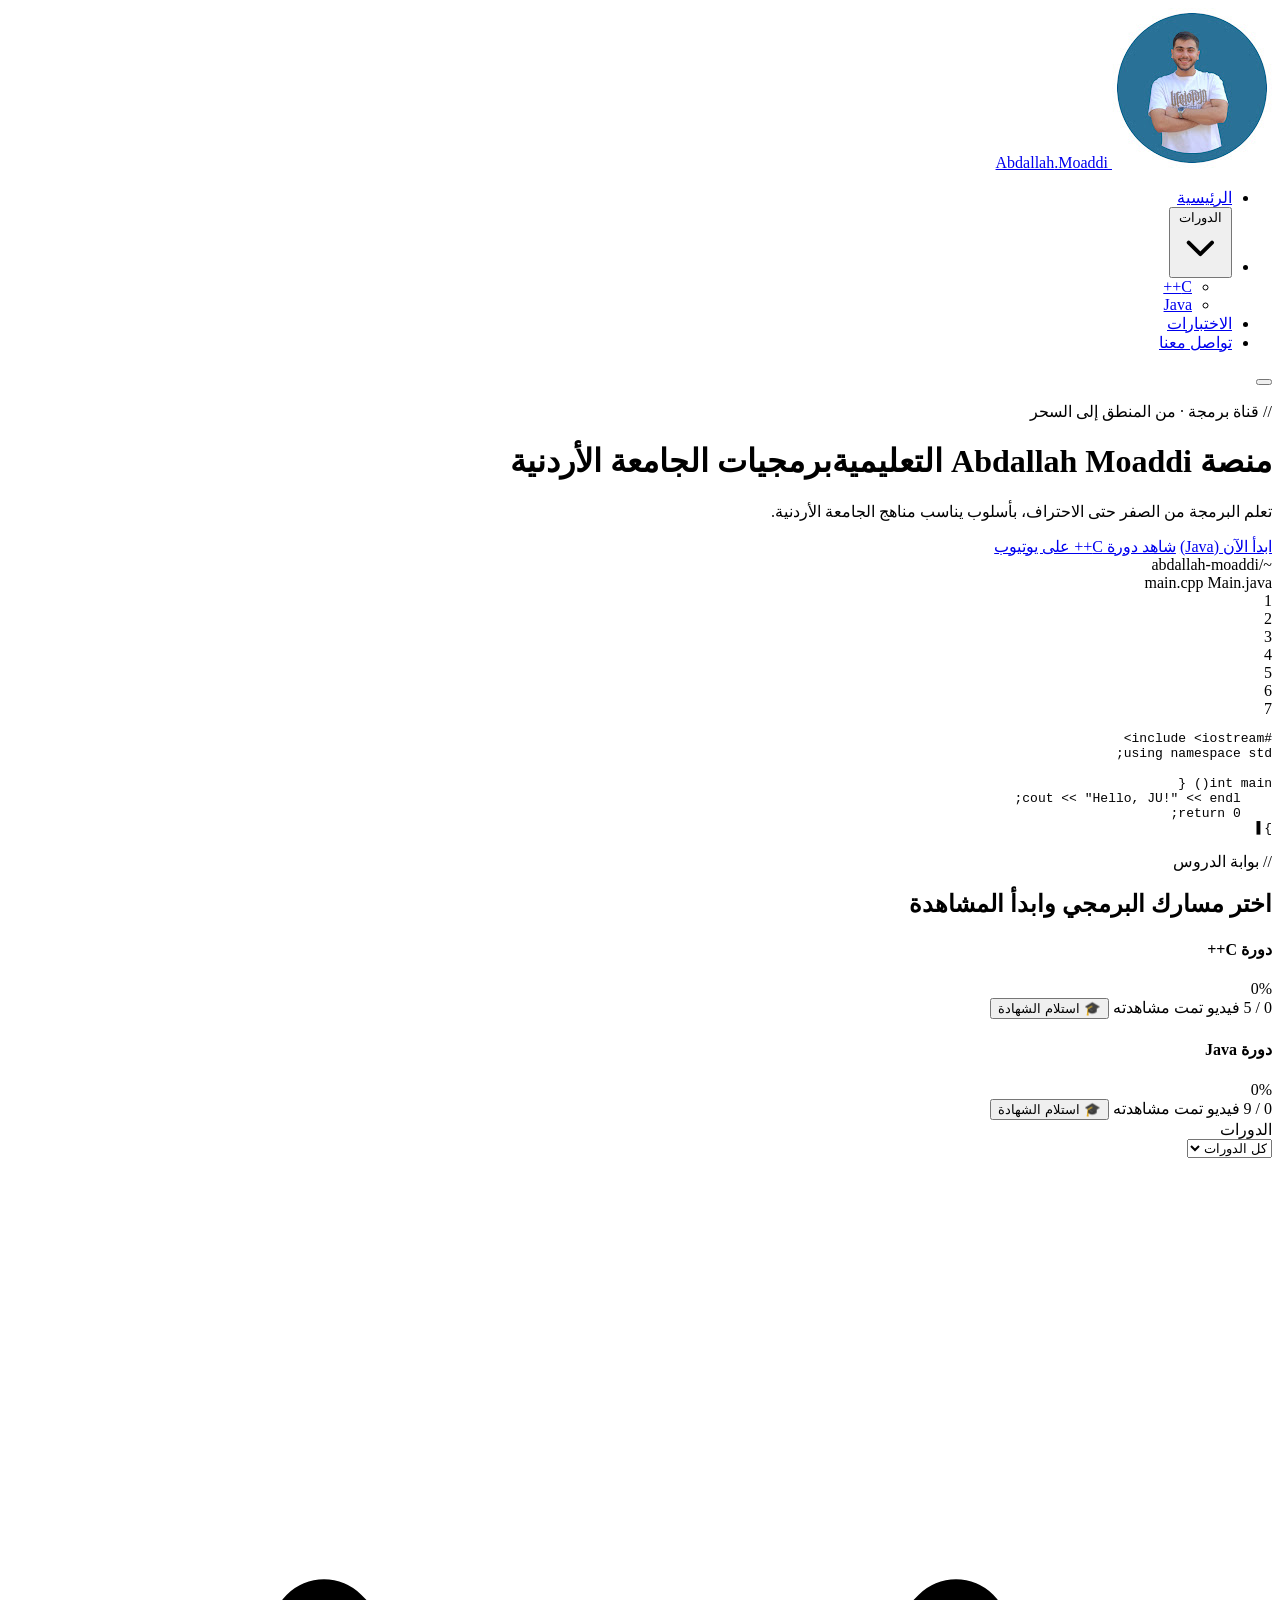
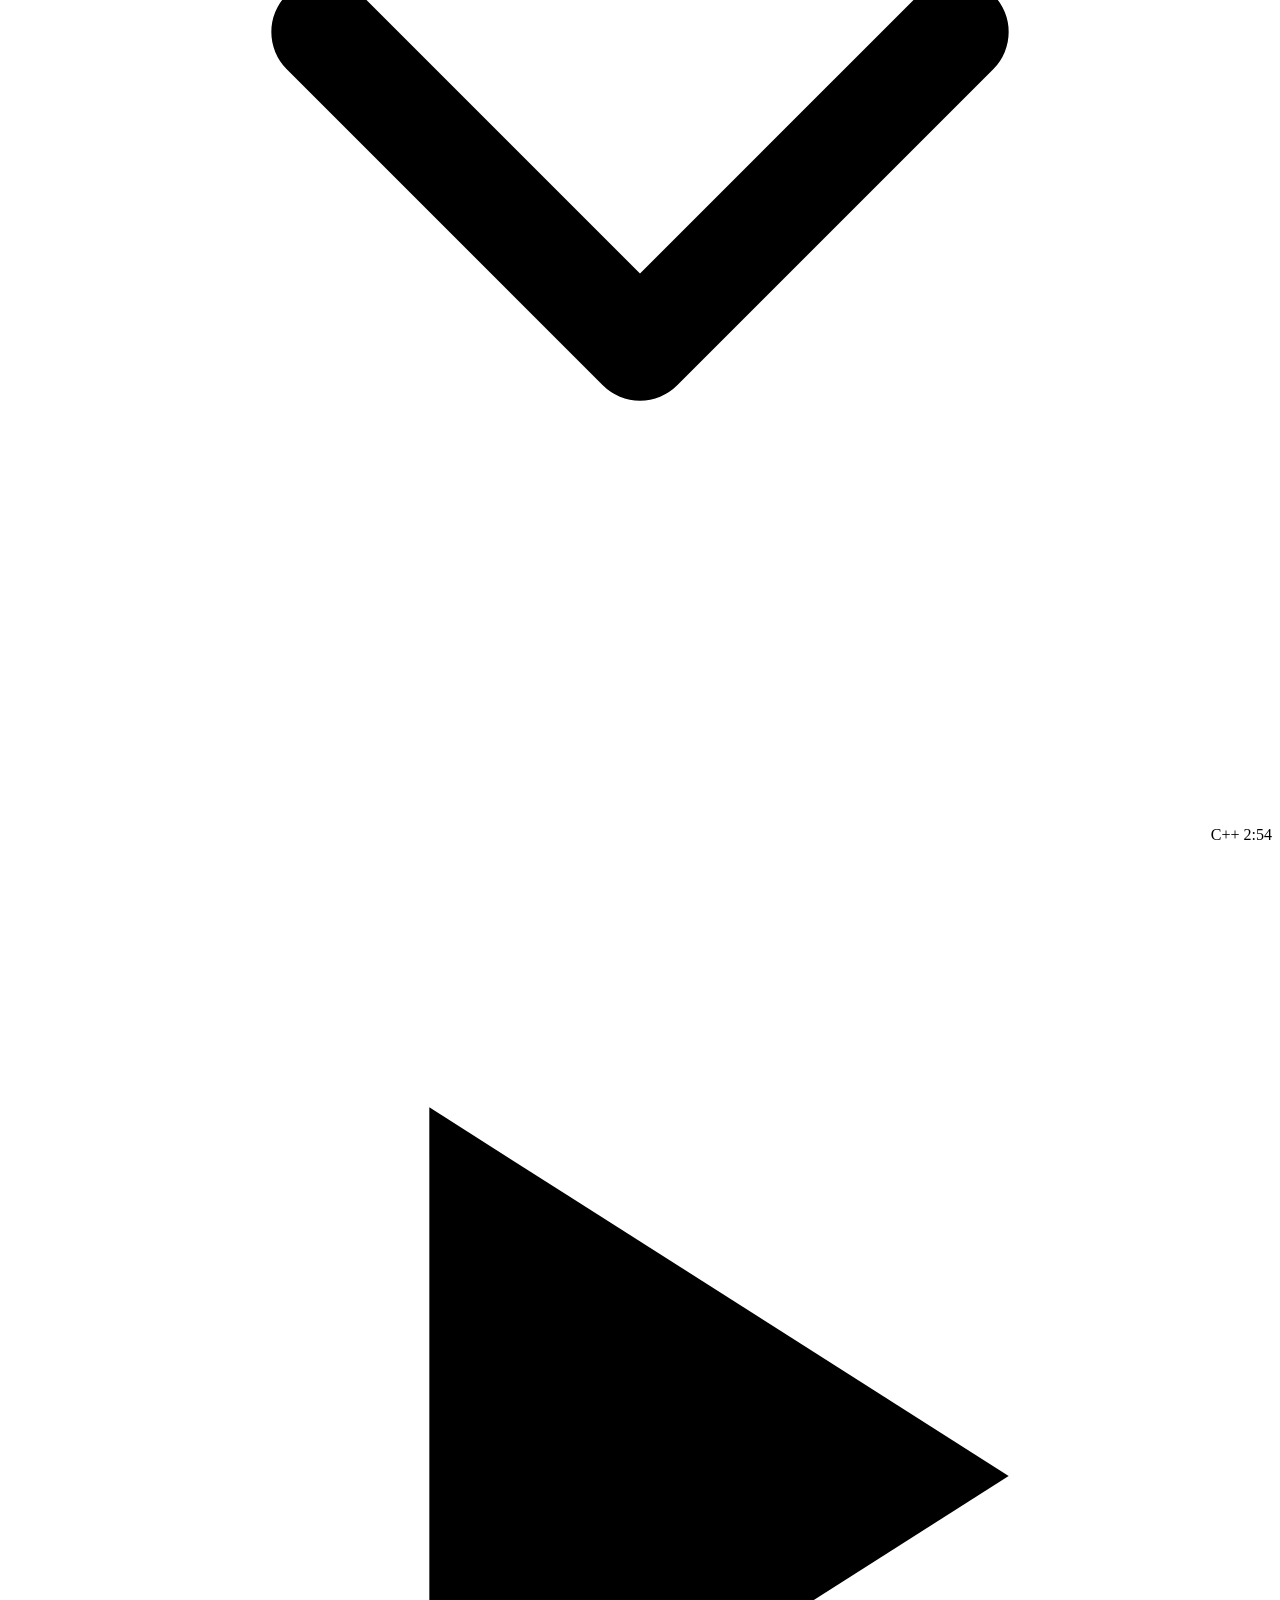
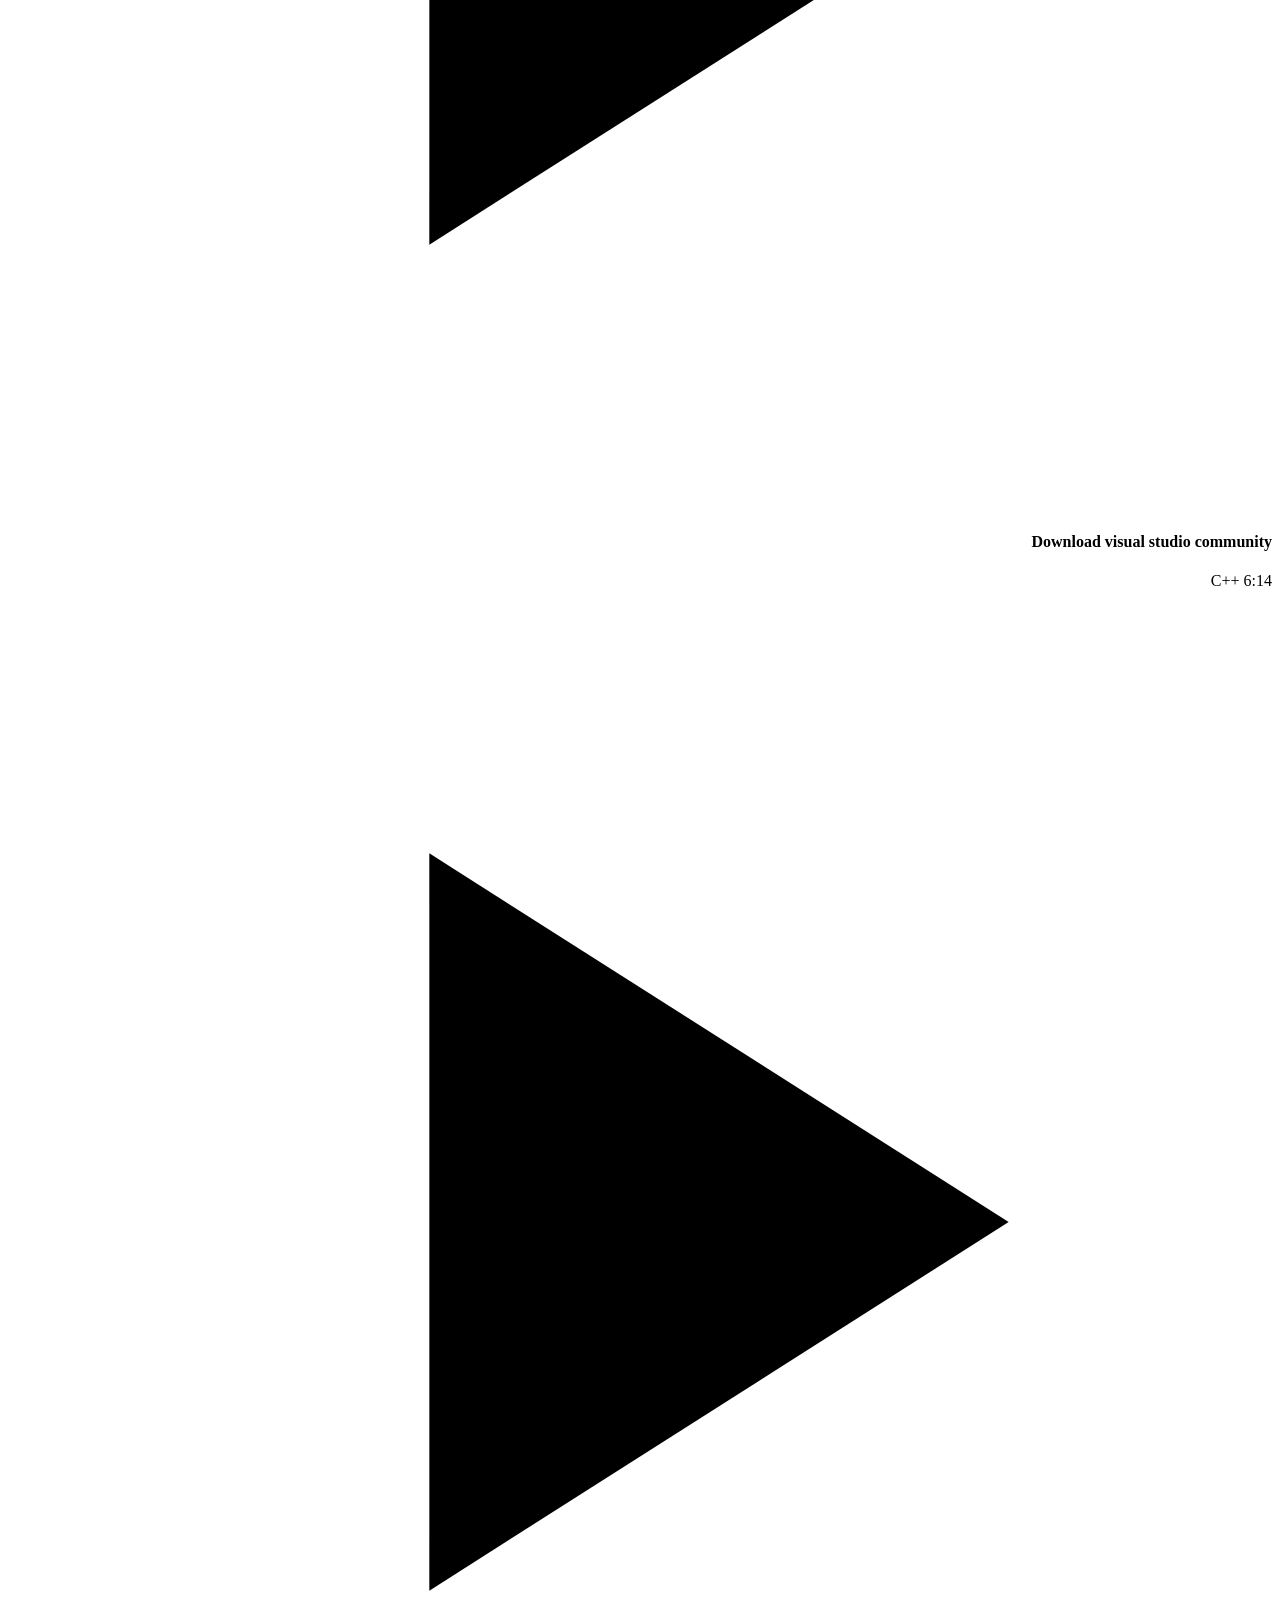
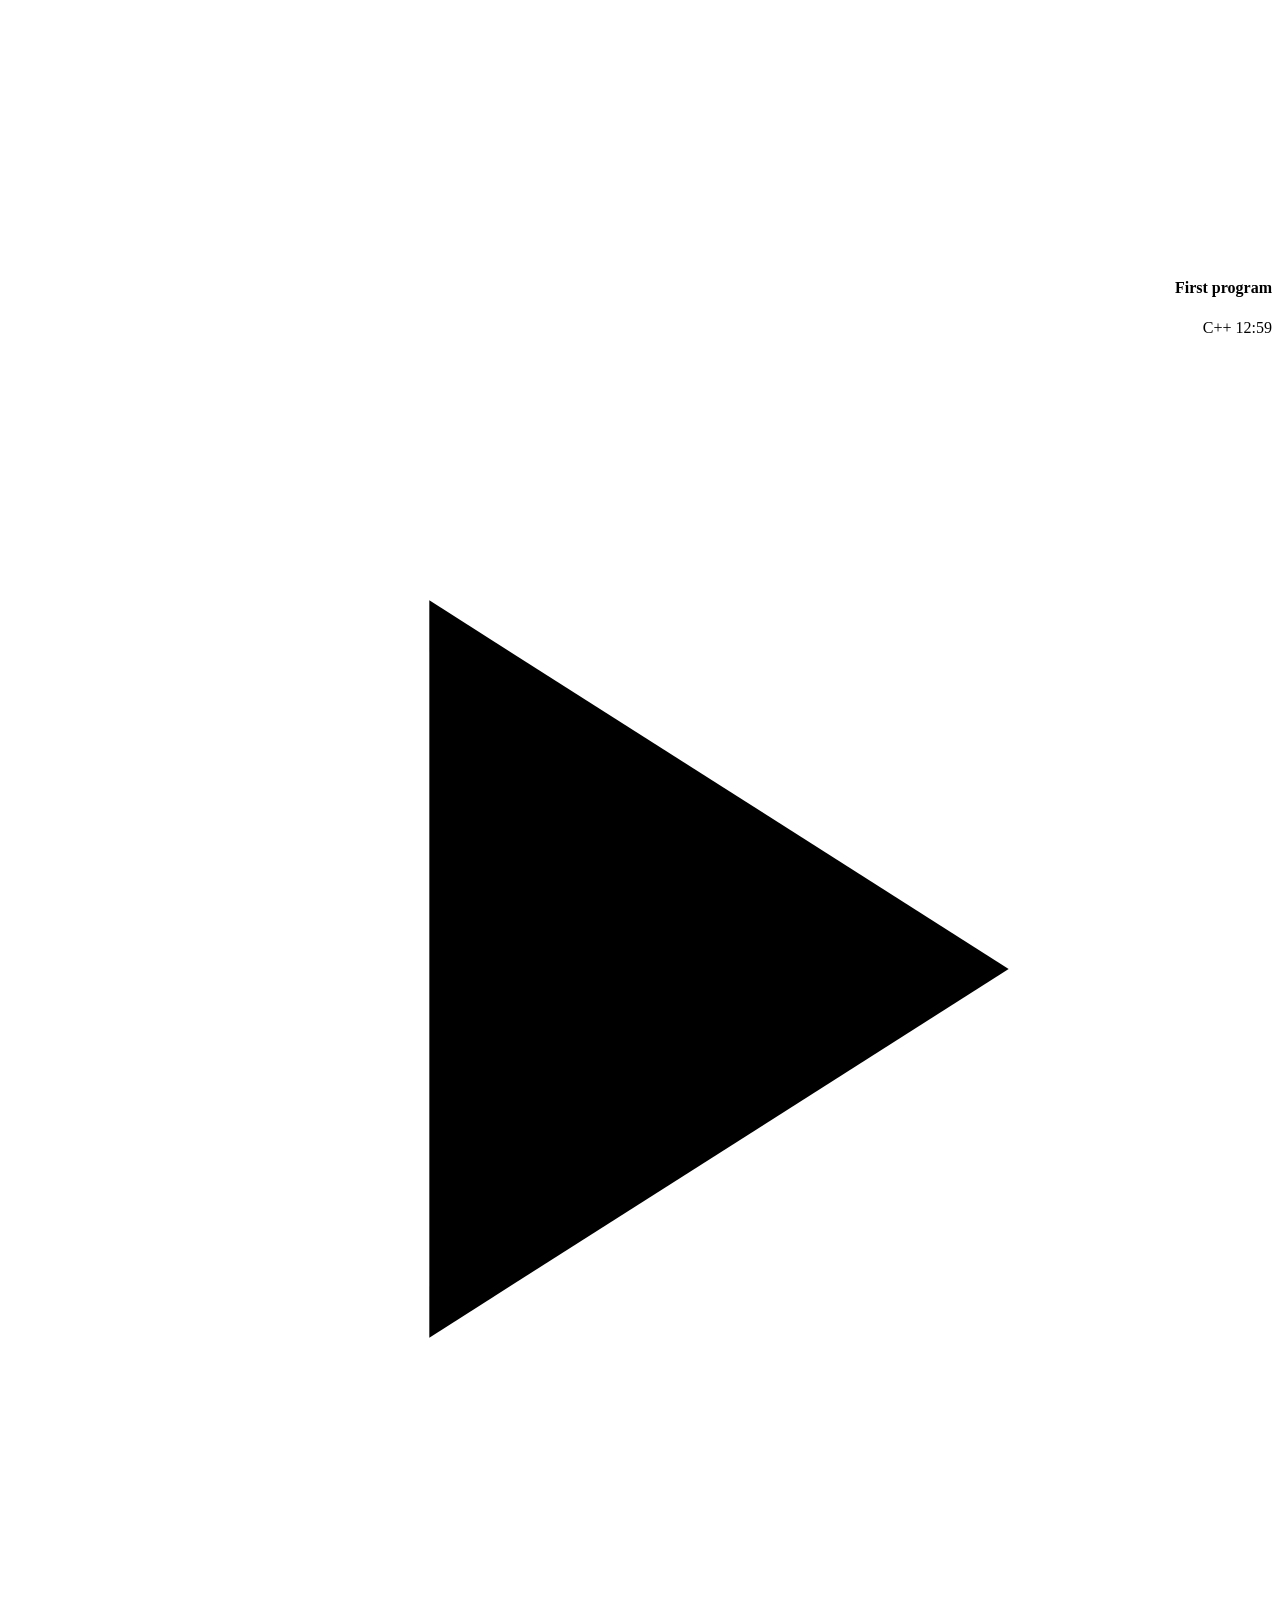
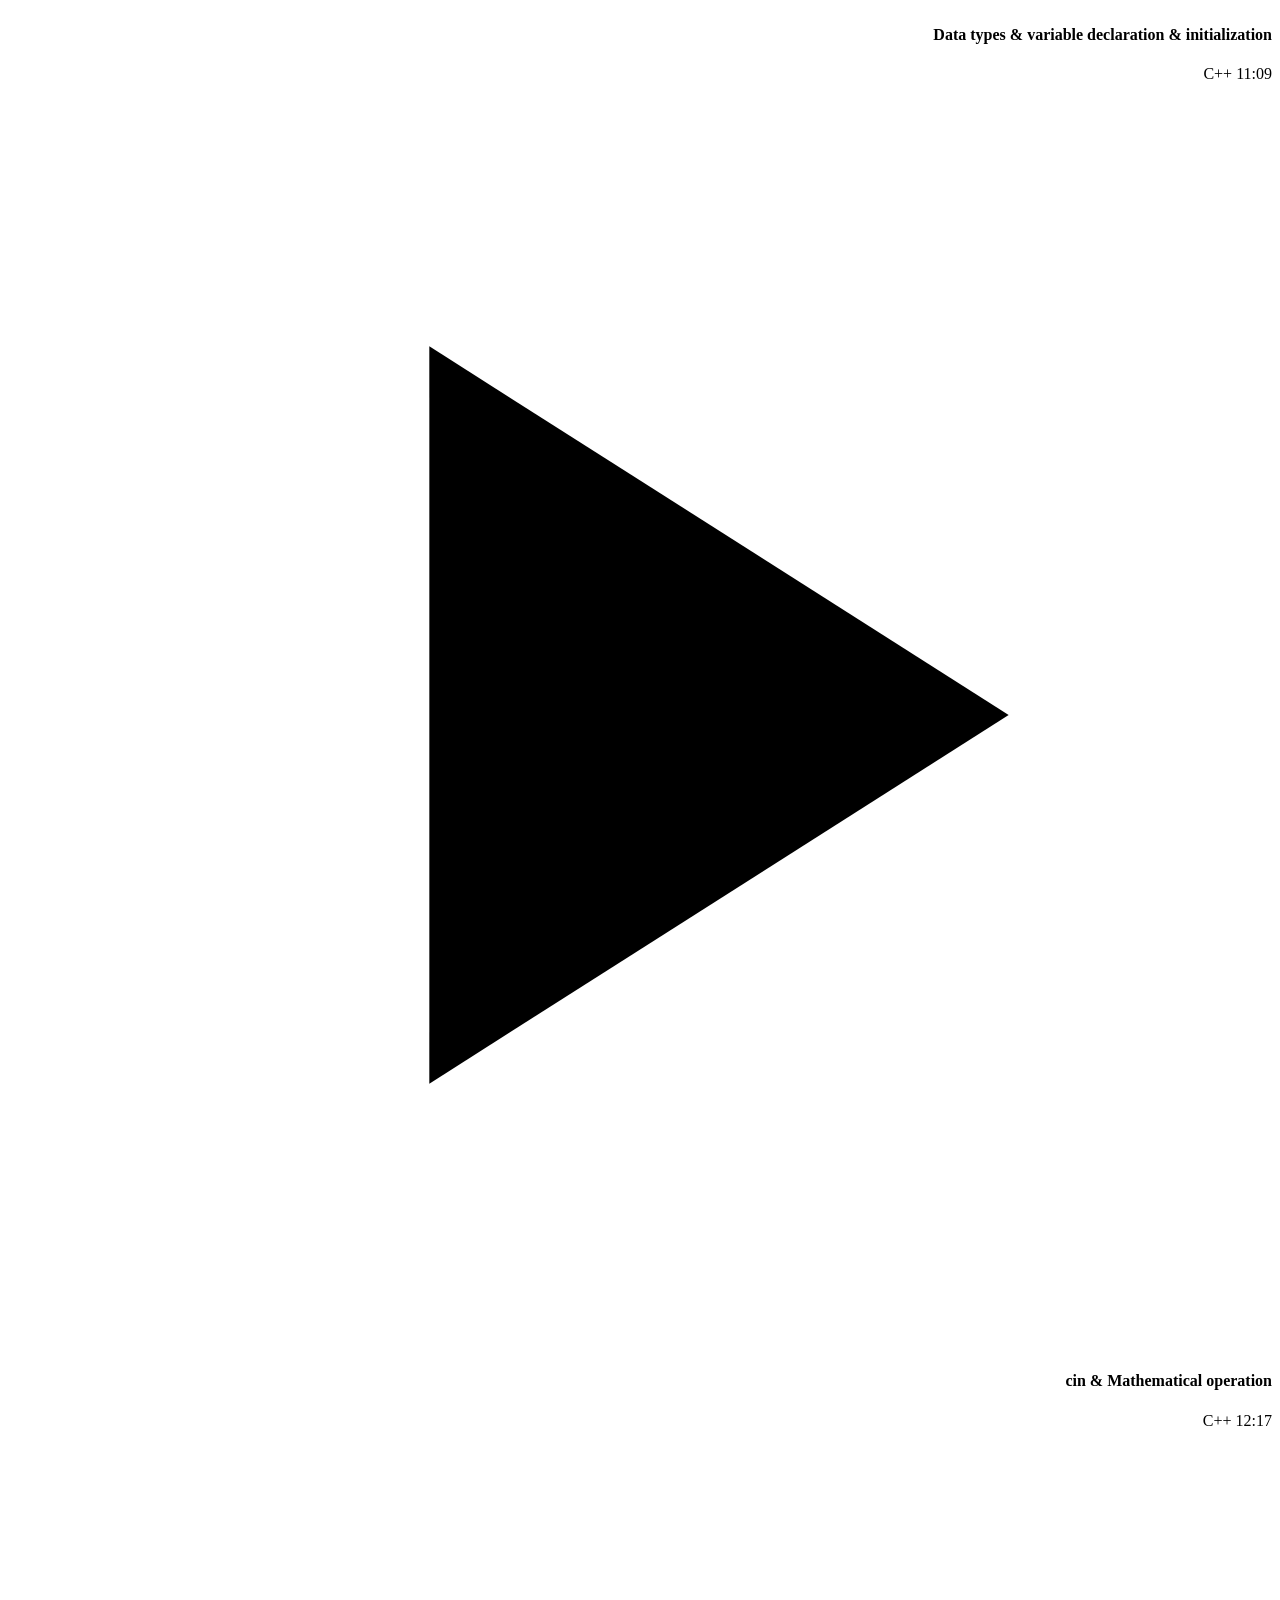
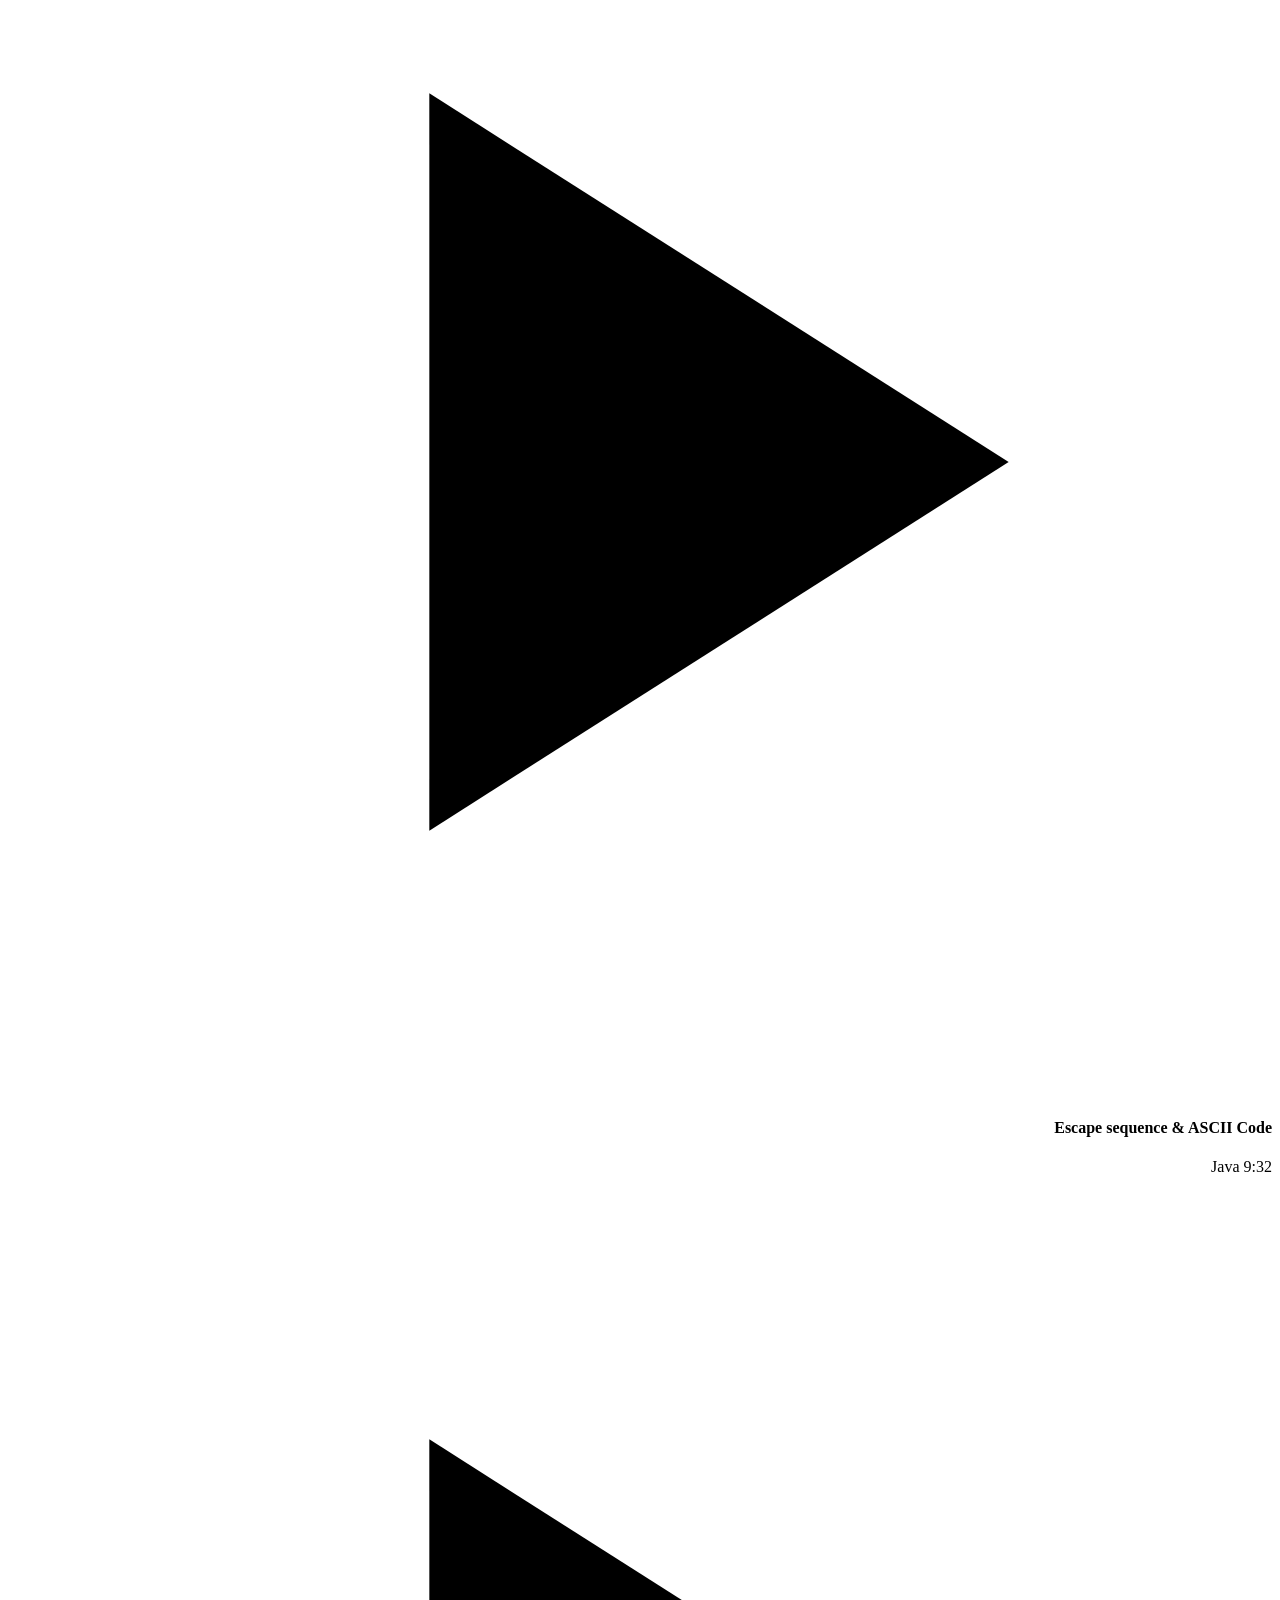
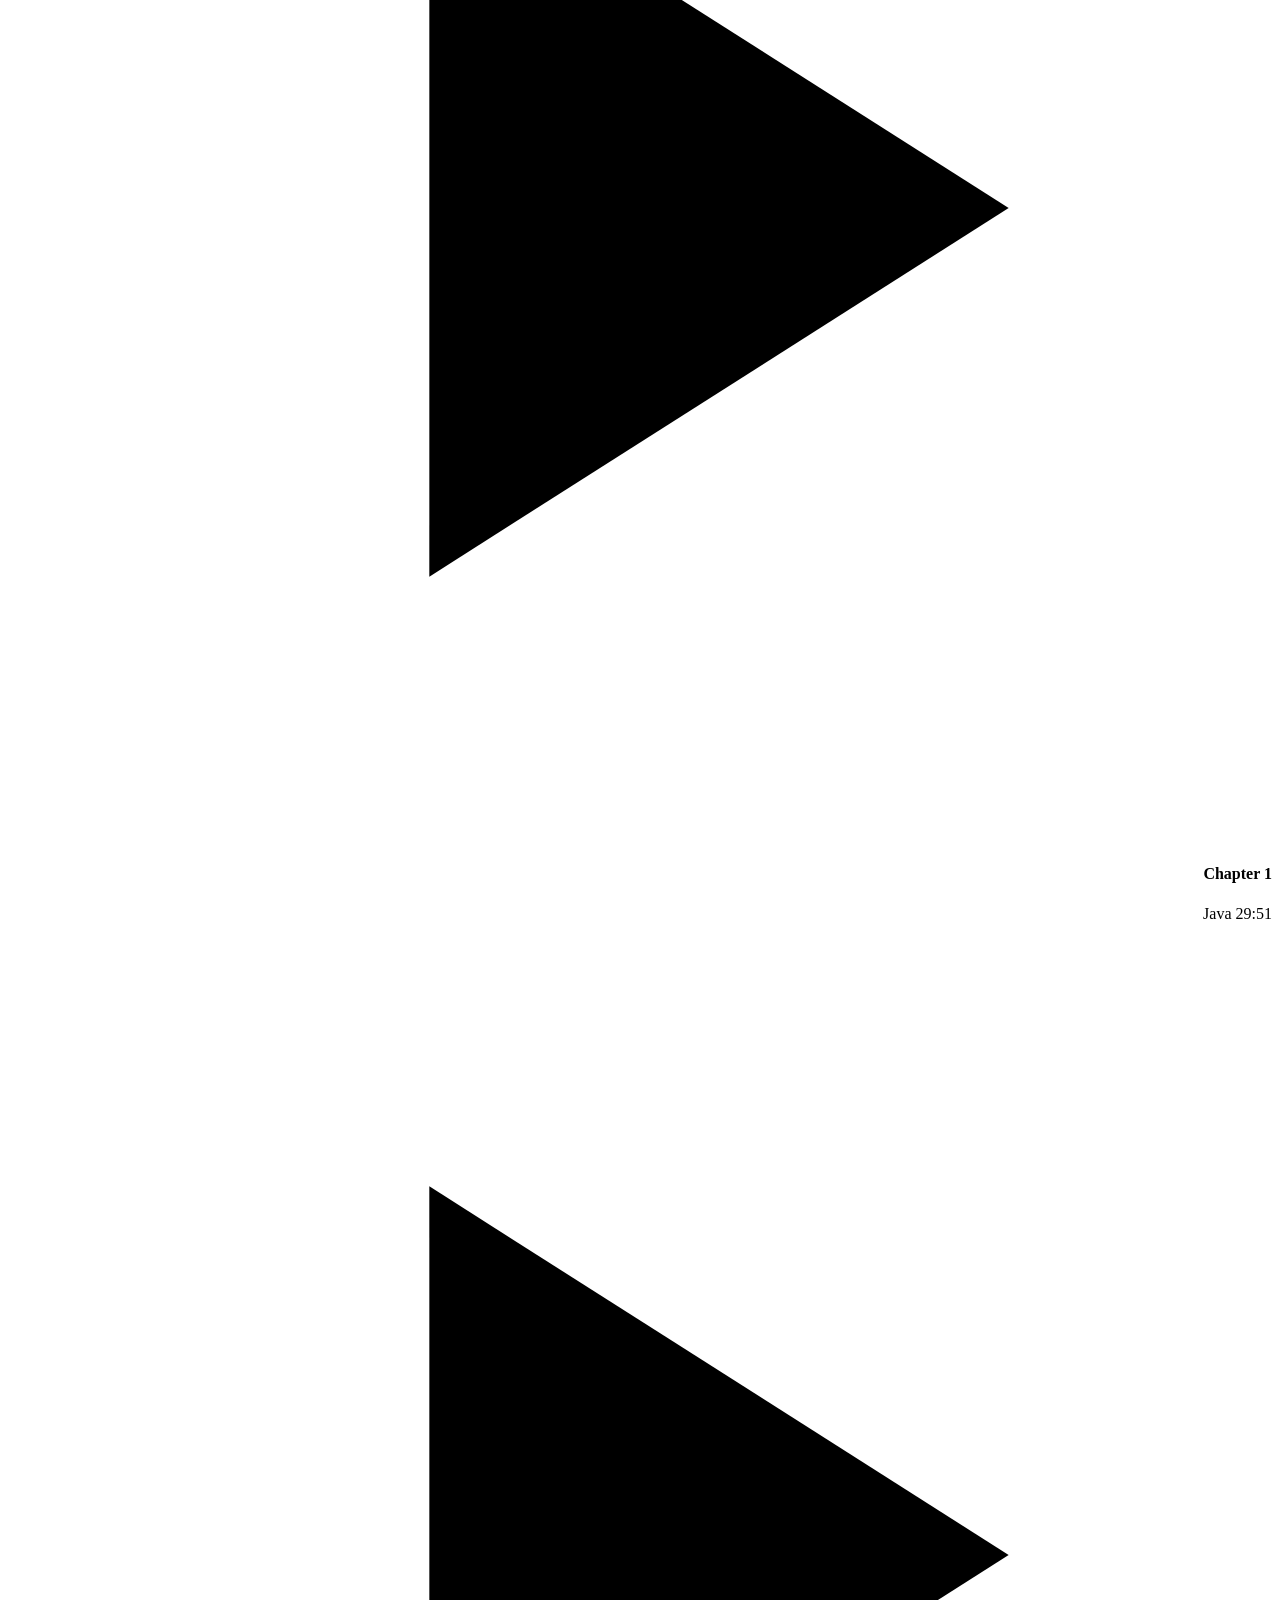
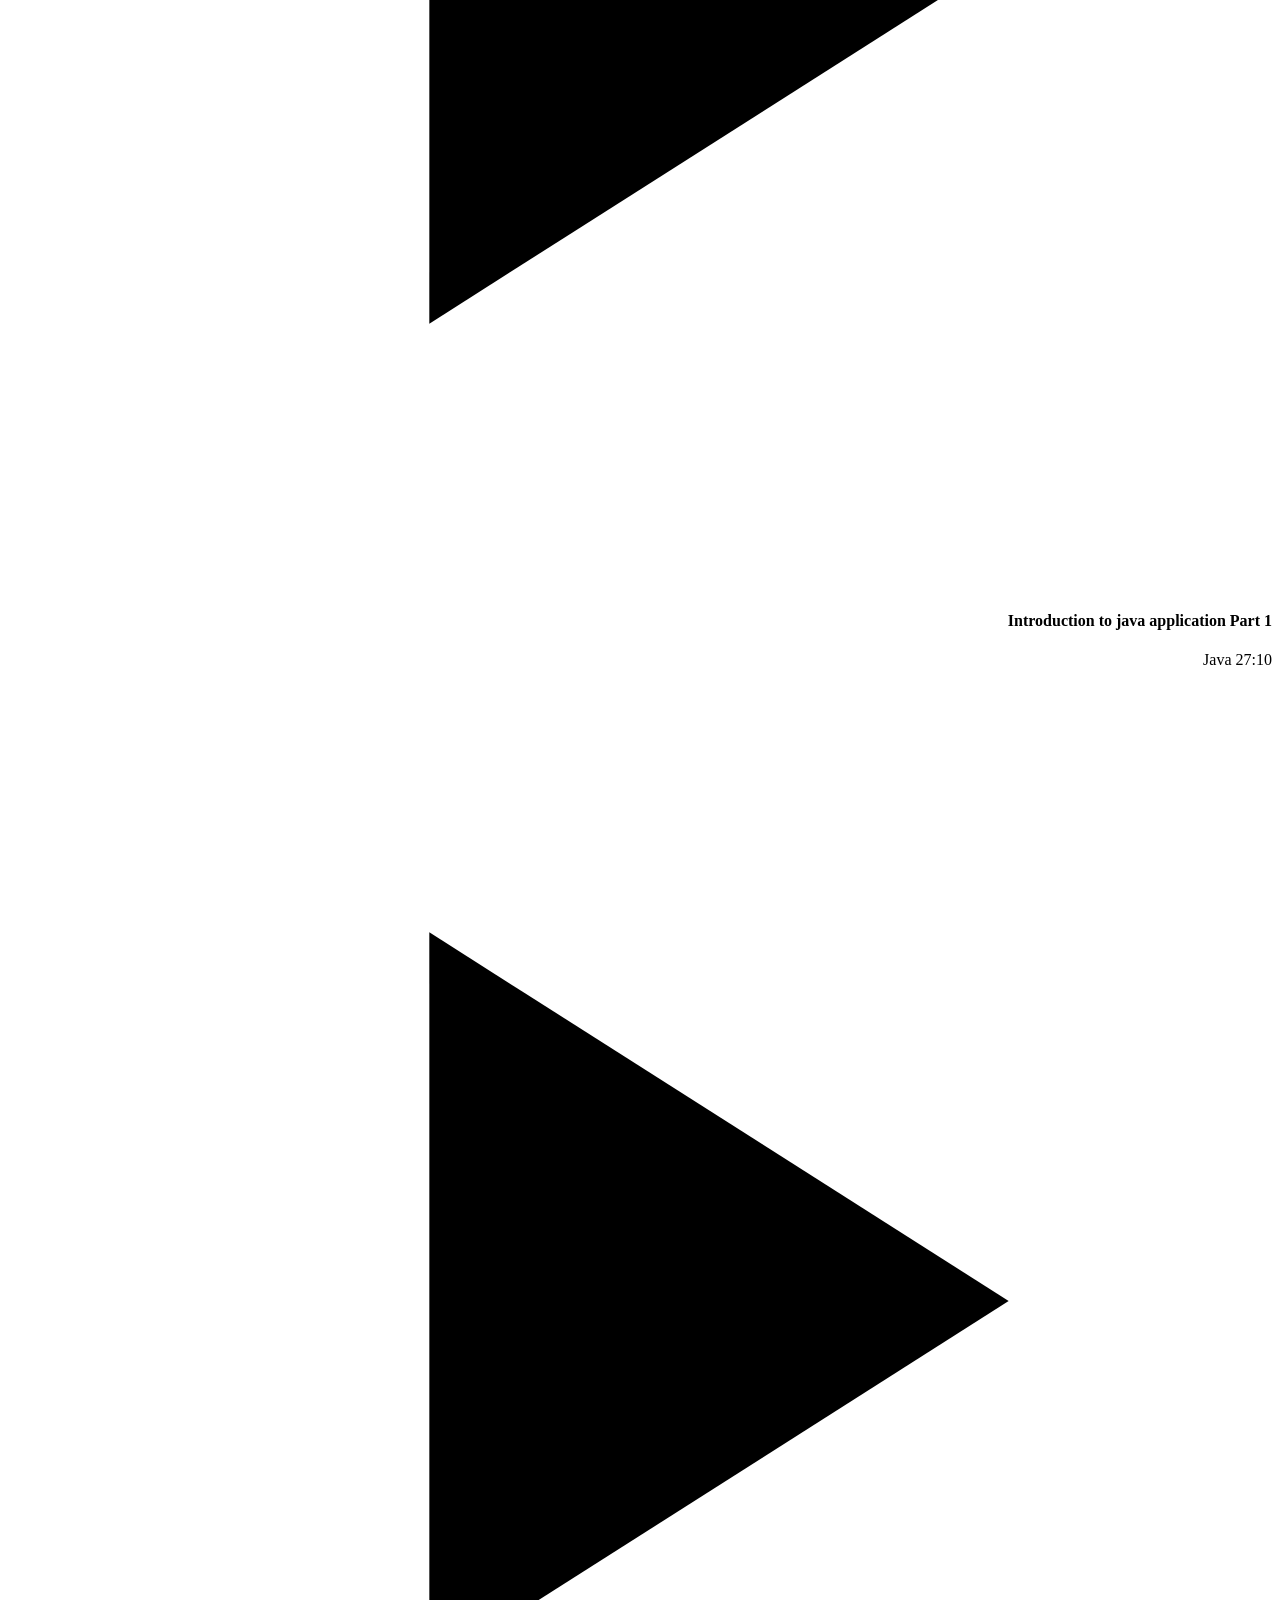
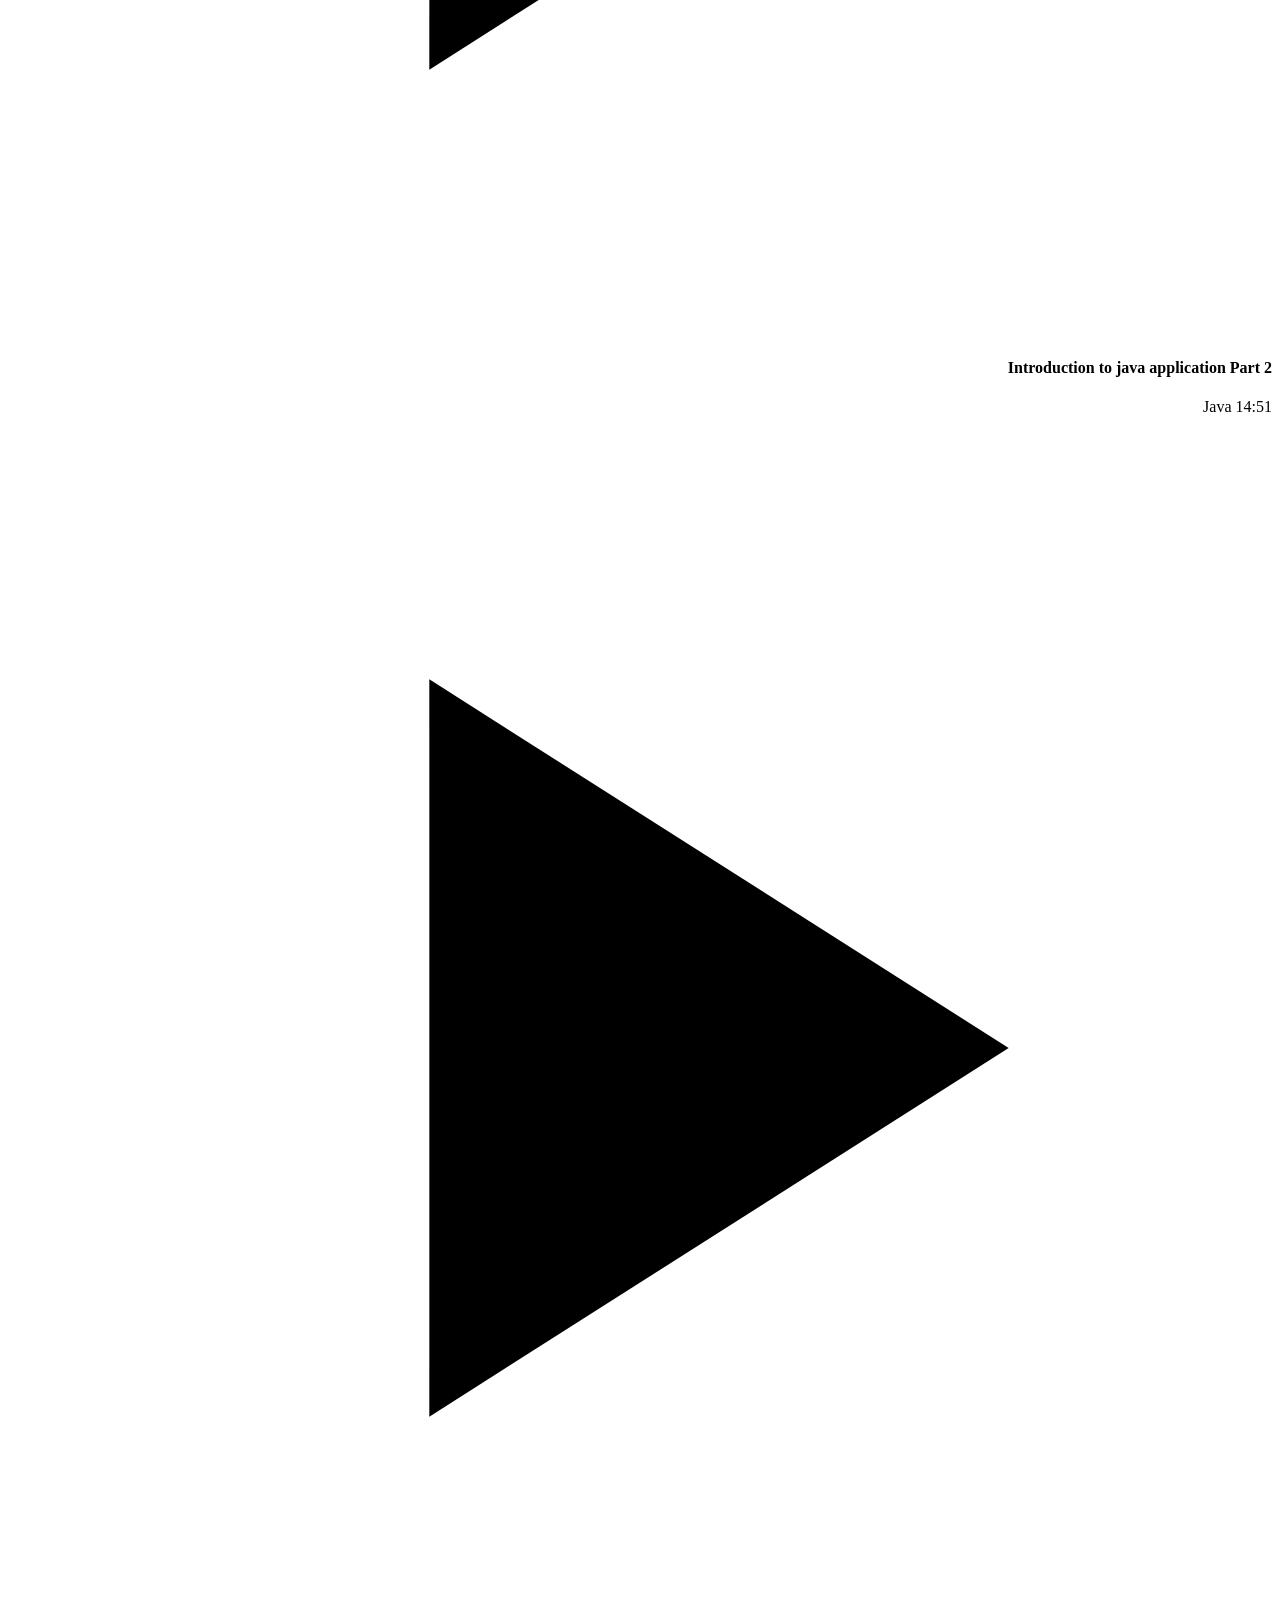
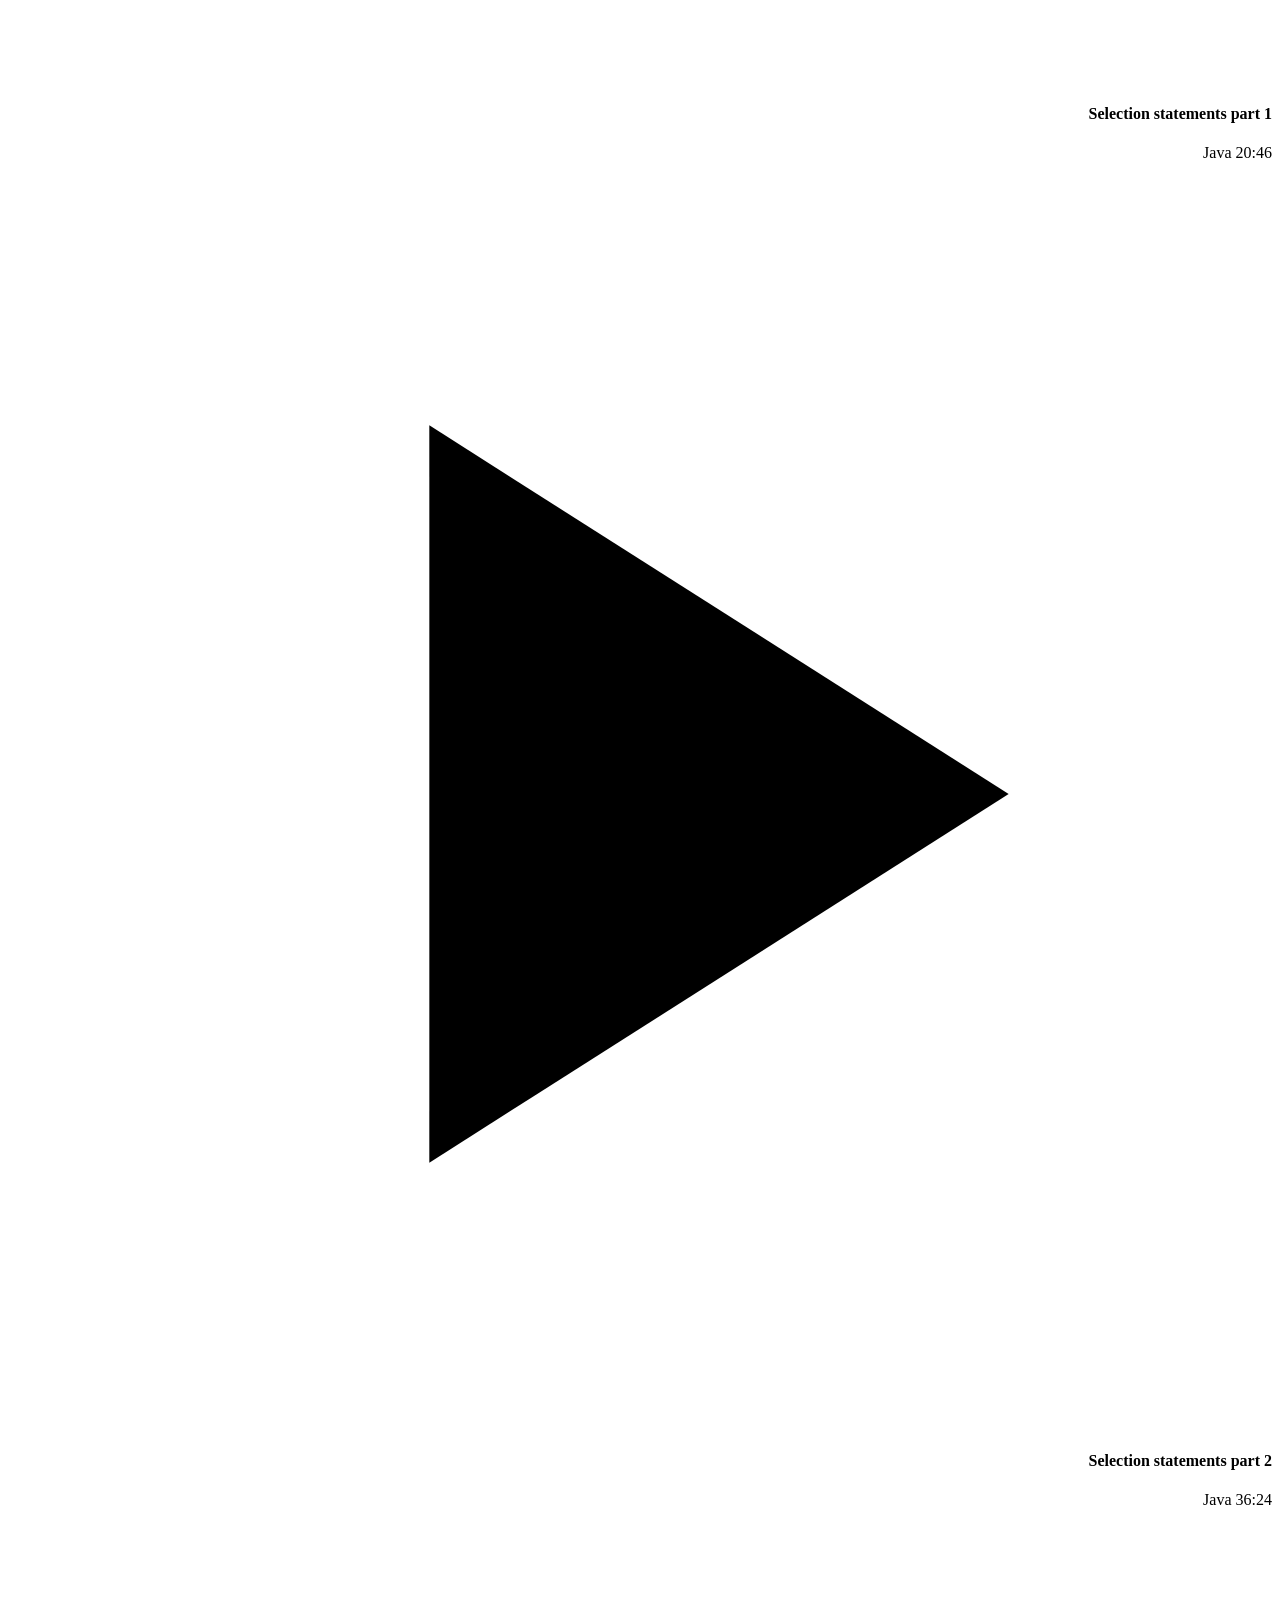
==== commit 03fbef1a: "Update index.html" ====
--- a/index.html
+++ b/index.html
@@ -11,7 +11,7 @@
   <link
     href="https://fonts.googleapis.com/css2?family=IBM+Plex+Sans+Arabic:wght@300;400;500;600;700&family=IBM+Plex+Mono:wght@400;500;600&display=swap"
     rel="stylesheet">
-  <link rel="stylesheet" href="style.css">
+  <link rel="stylesheet" href="styles.css">
 </head>
 
 <body>
@@ -177,6 +177,7 @@
       <div id="certPrintArea"><!-- certificate injected by JS --></div>
       <div class="cert-actions">
         <button type="button" class="btn btn-primary" id="certPrintBtn">🖨️ طباعة / حفظ كـ PDF</button>
+        <button type="button" class="btn btn-outline" id="certDownloadImgBtn">⬇️ تحميل كصورة</button>
       </div>
     </div>
   </div>
@@ -239,6 +240,7 @@
     </div>
   </footer>
 
+  <script src="https://cdnjs.cloudflare.com/ajax/libs/html2canvas/1.4.1/html2canvas.min.js"></script>
   <script src="common.js"></script>
   <script src="quiz.js"></script>
   <script src="script.js"></script>
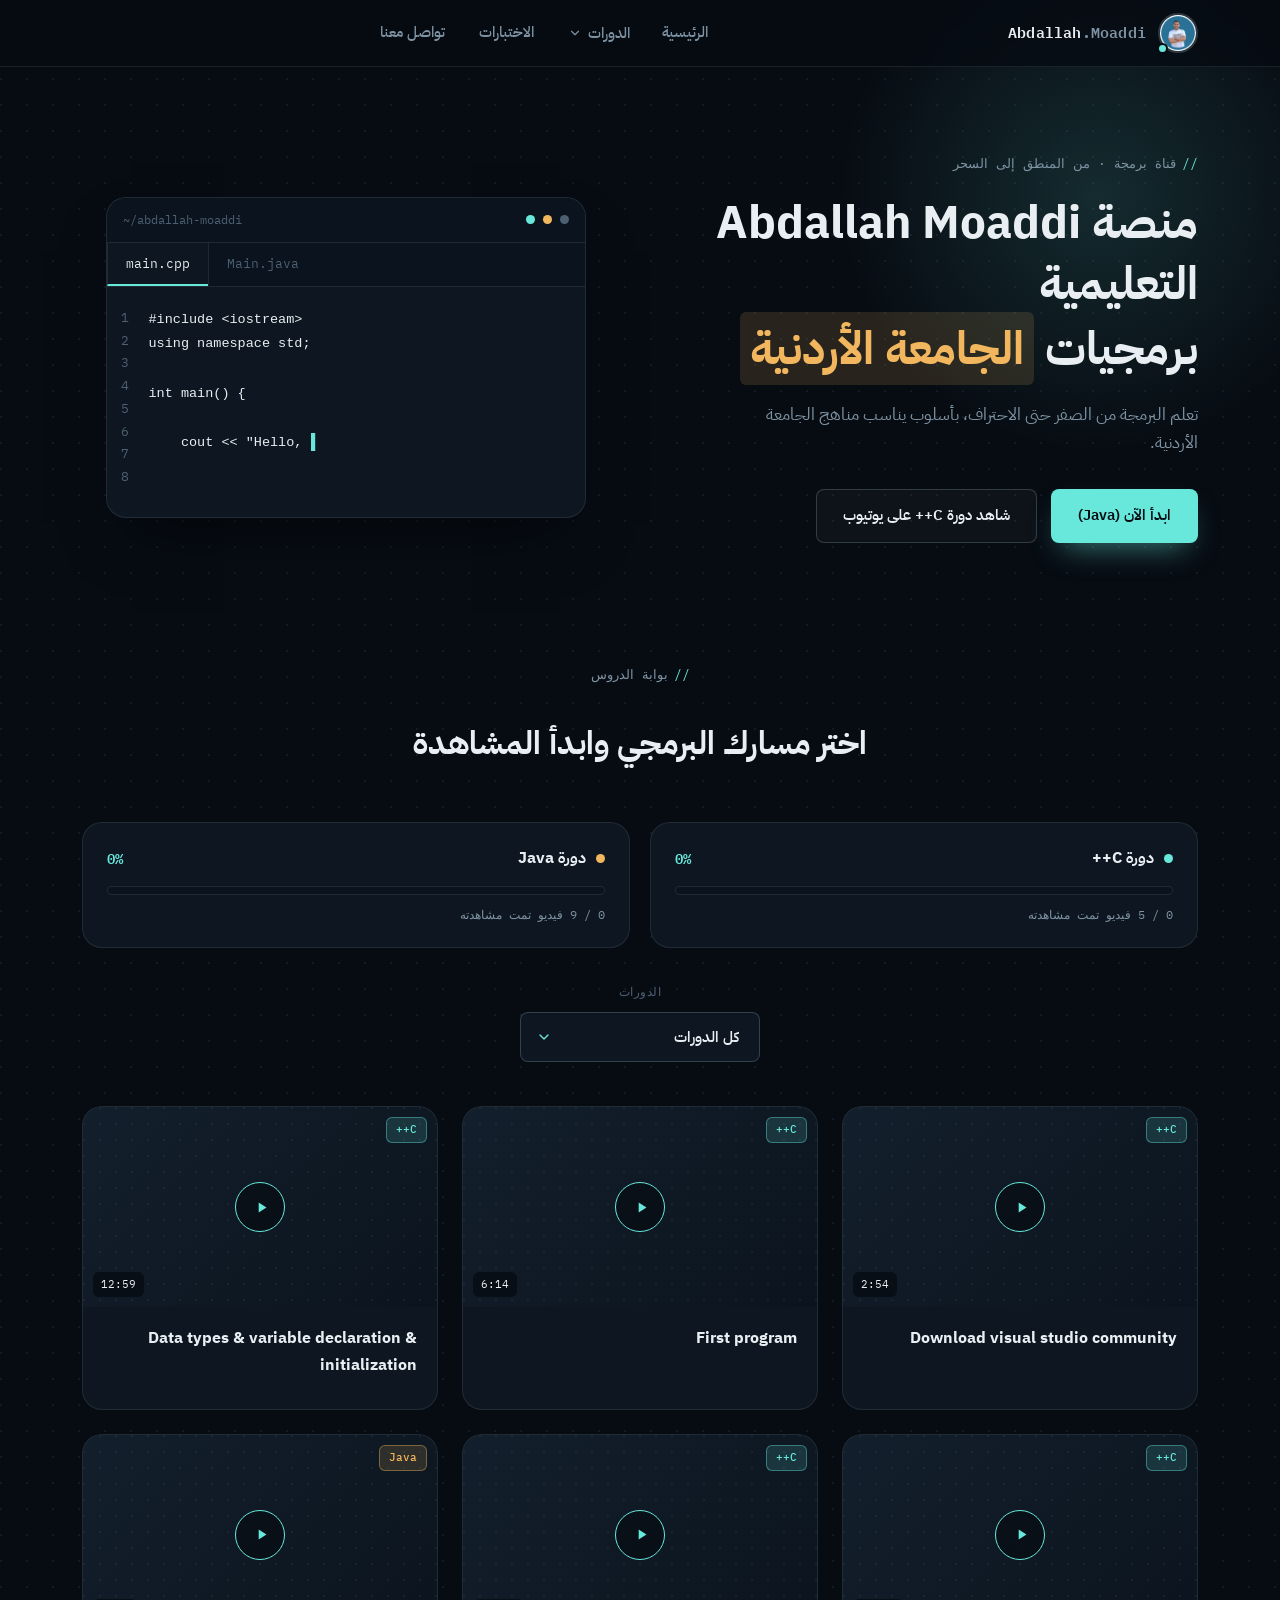
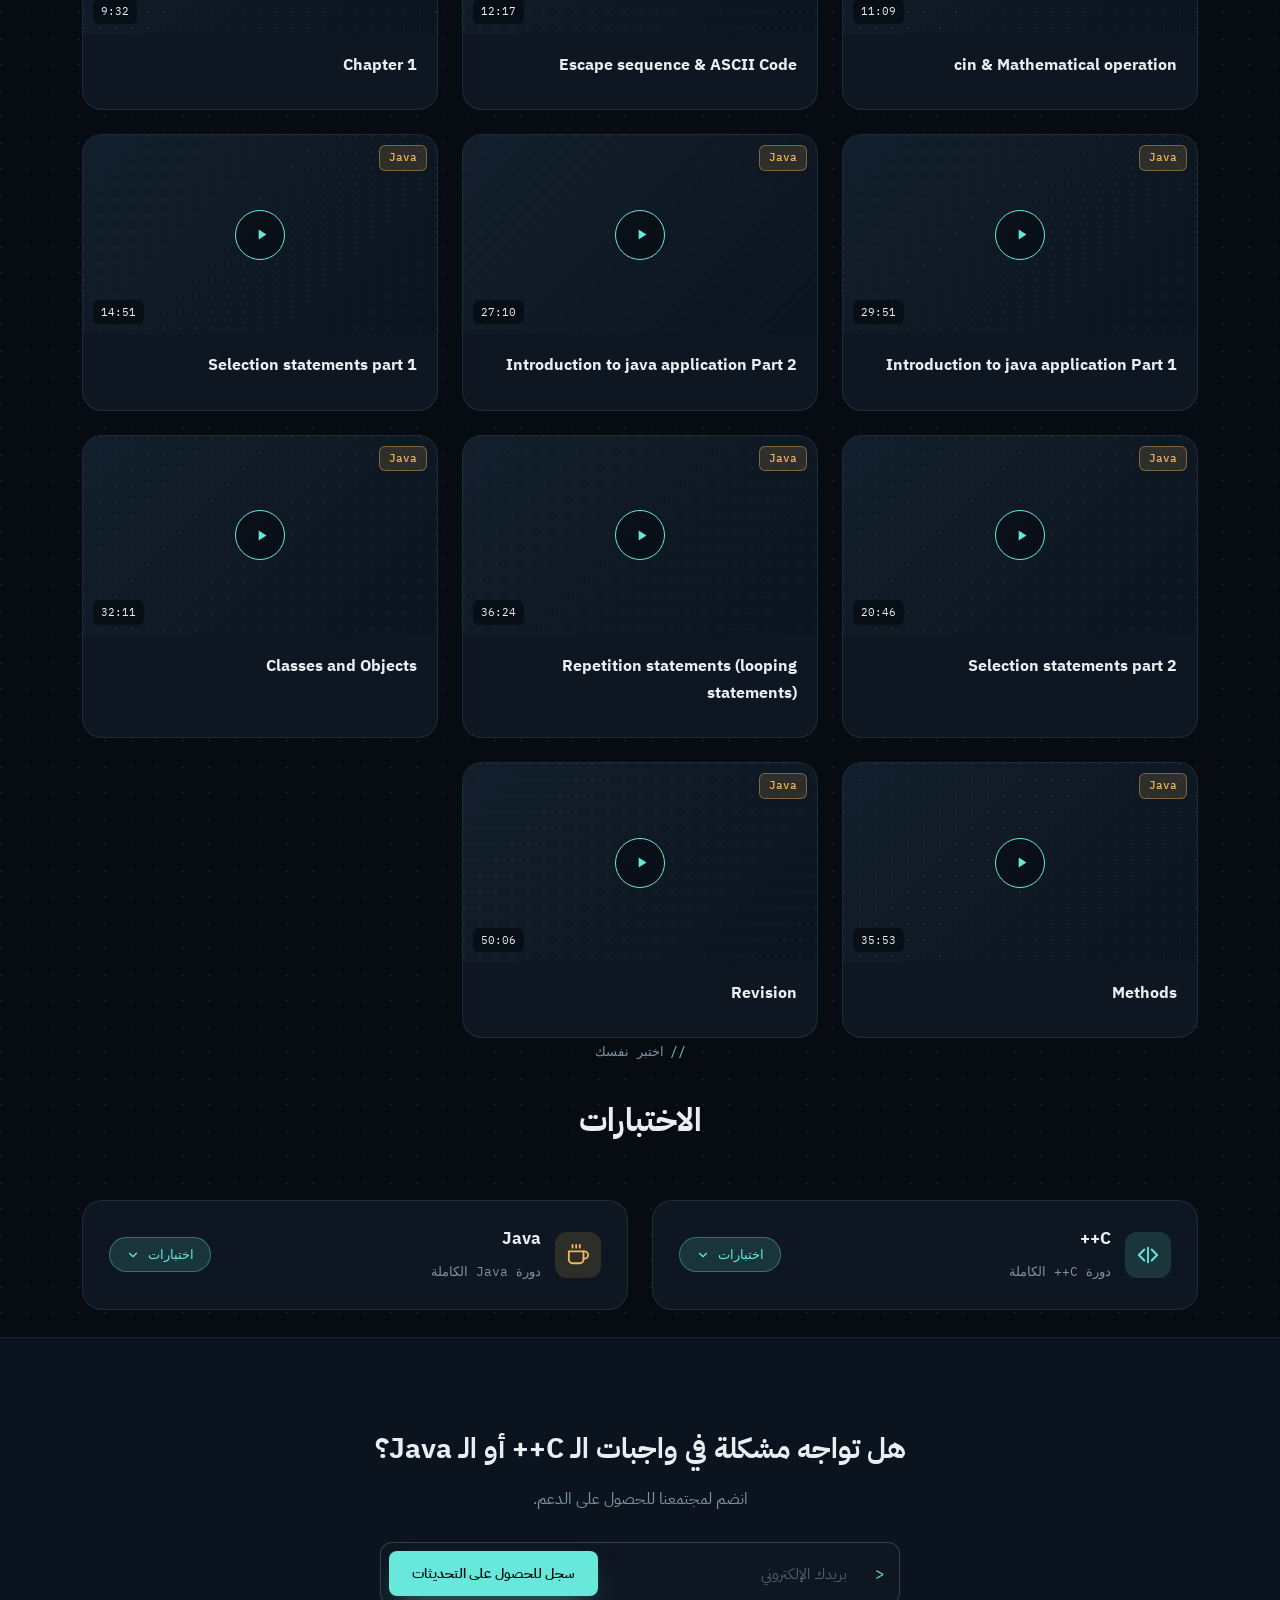
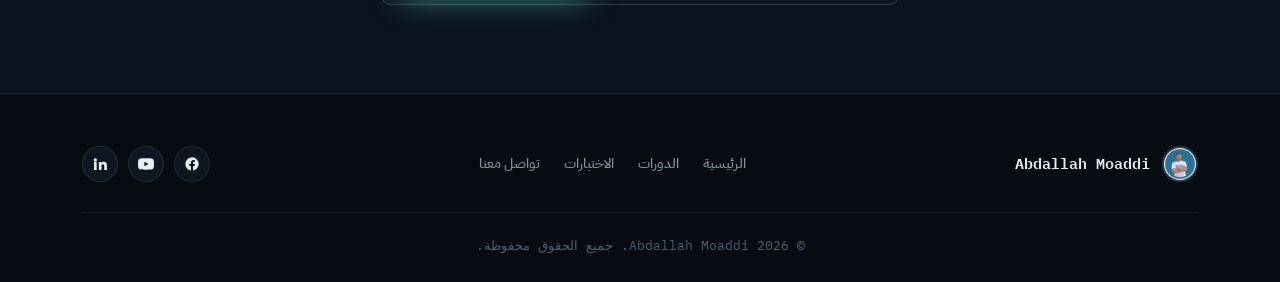
==== commit 1e22b515: "Update index.html" ====
--- a/index.html
+++ b/index.html
@@ -11,7 +11,7 @@
   <link
     href="https://fonts.googleapis.com/css2?family=IBM+Plex+Sans+Arabic:wght@300;400;500;600;700&family=IBM+Plex+Mono:wght@400;500;600&display=swap"
     rel="stylesheet">
-  <link rel="stylesheet" href="styles.css">
+  <link rel="stylesheet" href="style.css">
 </head>
 
 <body>
--- a/style.css
+++ b/style.css
@@ -0,0 +1,2236 @@
+    :root {
+      --void: #070C13;
+      --panel: #0E1721;
+      --panel-raised: #131F2C;
+      --panel-soft: #0B141E;
+      --line: rgba(163, 191, 206, 0.12);
+      --line-strong: rgba(163, 191, 206, 0.24);
+      --ink: #E8EEF2;
+      --muted: #7E93A3;
+      --dim: #4D6072;
+      --keyword: #67E8DB;
+      --keyword-dim: rgba(103, 232, 219, 0.14);
+      --string: #F2B75E;
+      --string-dim: rgba(242, 183, 94, 0.14);
+      --radius-lg: 20px;
+      --radius-md: 12px;
+      --radius-sm: 8px;
+      --font-display: 'IBM Plex Sans Arabic', sans-serif;
+      --font-body: 'IBM Plex Sans Arabic', sans-serif;
+      --font-mono: 'IBM Plex Mono', monospace;
+      --shadow-lg: 0 30px 60px -25px rgba(0, 0, 0, 0.65);
+      --shadow-glow: 0 0 0 1px rgba(103, 232, 219, 0.16), 0 24px 50px -22px rgba(103, 232, 219, 0.18);
+    }
+
+    * {
+      box-sizing: border-box;
+      margin: 0;
+      padding: 0;
+    }
+
+    html {
+      scroll-behavior: smooth;
+    }
+
+    body {
+      font-family: var(--font-body);
+      color: var(--ink);
+      line-height: 1.7;
+      overflow-x: hidden;
+      background-color: var(--void);
+      background-image: radial-gradient(circle at 1px 1px, rgba(163, 191, 206, 0.08) 1px, transparent 0);
+      background-size: 26px 26px;
+    }
+
+    img {
+      display: block;
+      max-width: 100%;
+    }
+
+    a {
+      color: inherit;
+      text-decoration: none;
+    }
+
+    ul {
+      list-style: none;
+    }
+
+    section {
+      position: relative;
+    }
+
+    .container {
+      max-width: 1180px;
+      margin: 0 auto;
+      padding: 0 32px;
+    }
+
+    ::selection {
+      background: var(--keyword);
+      color: var(--void);
+    }
+
+    .reveal {
+      opacity: 0;
+      transform: translateY(18px);
+      transition: opacity .6s ease, transform .6s ease;
+    }
+
+    .reveal.in {
+      opacity: 1;
+      transform: translateY(0);
+    }
+
+    /* ---------- Buttons ---------- */
+    .btn {
+      display: inline-flex;
+      align-items: center;
+      justify-content: center;
+      gap: 8px;
+      padding: 13px 26px;
+      border-radius: var(--radius-sm);
+      font-family: var(--font-display);
+      font-weight: 600;
+      font-size: 15px;
+      border: 1.5px solid transparent;
+      cursor: pointer;
+      transition: transform .2s ease, box-shadow .2s ease, background .2s ease, border-color .2s ease, color .2s ease;
+      white-space: nowrap;
+    }
+
+    .btn-primary {
+      background: var(--keyword);
+      color: var(--void);
+      box-shadow: 0 14px 30px -12px rgba(103, 232, 219, 0.55);
+    }
+
+    .btn-primary:hover {
+      transform: translateY(-2px);
+      box-shadow: 0 18px 36px -12px rgba(103, 232, 219, 0.7);
+    }
+
+    .btn-outline {
+      background: rgba(232, 238, 242, 0.03);
+      color: var(--ink);
+      border-color: var(--line-strong);
+    }
+
+    .btn-outline:hover {
+      border-color: var(--keyword);
+      color: var(--keyword);
+      transform: translateY(-2px);
+    }
+
+    /* ---------- Nav ---------- */
+    .nav {
+      position: fixed;
+      top: 0;
+      left: 0;
+      right: 0;
+      z-index: 100;
+      background: rgba(7, 12, 19, 0.82);
+      backdrop-filter: blur(14px);
+      -webkit-backdrop-filter: blur(14px);
+      border-bottom: 1px solid var(--line);
+    }
+
+    .nav-inner {
+      max-width: 1180px;
+      margin: 0 auto;
+      padding: 13px 32px;
+      display: flex;
+      align-items: center;
+      justify-content: space-between;
+      gap: 20px;
+    }
+
+    .logo {
+      display: flex;
+      align-items: center;
+      gap: 12px;
+    }
+
+    .logo-avatar {
+      position: relative;
+      flex-shrink: 0;
+    }
+
+    .logo-img {
+      width: 40px;
+      height: 40px;
+      border-radius: 50%;
+      border: 2px solid var(--line-strong);
+      object-fit: cover;
+    }
+
+    .logo-status {
+      position: absolute;
+      bottom: -1px;
+      left: -1px;
+      width: 11px;
+      height: 11px;
+      border-radius: 50%;
+      background: var(--keyword);
+      border: 2px solid var(--void);
+      box-shadow: 0 0 0 0 rgba(103, 232, 219, 0.6);
+      animation: pulse-dot 2.4s ease infinite;
+    }
+
+    @keyframes pulse-dot {
+      0% {
+        box-shadow: 0 0 0 0 rgba(103, 232, 219, 0.55);
+      }
+
+      70% {
+        box-shadow: 0 0 0 7px rgba(103, 232, 219, 0);
+      }
+
+      100% {
+        box-shadow: 0 0 0 0 rgba(103, 232, 219, 0);
+      }
+    }
+
+    .logo-text {
+      font-family: var(--font-mono);
+      font-weight: 600;
+      font-size: 15px;
+      letter-spacing: .2px;
+    }
+
+    .logo-text .dim {
+      color: var(--muted);
+    }
+
+    .nav-links {
+      display: flex;
+      align-items: center;
+      gap: 8px;
+    }
+
+    .nav-links a {
+      font-weight: 500;
+      font-size: 14.5px;
+      color: var(--muted);
+      position: relative;
+      padding: 8px 12px;
+      border-radius: var(--radius-sm);
+      transition: color .2s ease;
+    }
+
+    .nav-links a::before {
+      content: '';
+      color: var(--keyword);
+      opacity: 0;
+      margin-left: 2px;
+      transition: opacity .18s ease;
+    }
+
+    .nav-links a:hover {
+      color: var(--ink);
+    }
+
+    .nav-links a:hover::before {
+      opacity: 1;
+    }
+
+    .nav-dropdown {
+      position: relative;
+    }
+
+    .nav-dropdown-toggle {
+      display: flex;
+      align-items: center;
+      gap: 6px;
+      font-family: var(--font-body);
+      font-weight: 500;
+      font-size: 14.5px;
+      color: var(--muted);
+      background: none;
+      border: none;
+      cursor: pointer;
+      padding: 8px 12px;
+      border-radius: var(--radius-sm);
+      transition: color .2s ease;
+    }
+
+    .nav-dropdown-toggle:hover {
+      color: var(--ink);
+    }
+
+    .nav-dropdown-toggle .chevron {
+      width: 14px;
+      height: 14px;
+      transition: transform .2s ease;
+    }
+
+    .nav-dropdown.open .nav-dropdown-toggle .chevron {
+      transform: rotate(180deg);
+    }
+
+    .nav-dropdown.open .nav-dropdown-toggle {
+      color: var(--keyword);
+    }
+
+    .nav-dropdown-menu {
+      position: absolute;
+      top: calc(100% + 10px);
+      right: 0;
+      min-width: 160px;
+      background: var(--panel);
+      border: 1px solid var(--line);
+      border-radius: var(--radius-md);
+      box-shadow: var(--shadow-lg);
+      padding: 8px;
+      opacity: 0;
+      pointer-events: none;
+      transform: translateY(-6px);
+      transition: opacity .2s ease, transform .2s ease;
+      z-index: 50;
+    }
+
+    .nav-dropdown.open .nav-dropdown-menu {
+      opacity: 1;
+      pointer-events: auto;
+      transform: translateY(0);
+    }
+
+    .nav-dropdown-menu li a {
+      display: block;
+      font-family: var(--font-mono);
+      font-size: 13.5px;
+      color: var(--muted);
+      padding: 9px 12px;
+      border-radius: var(--radius-sm);
+      transition: background .18s ease, color .18s ease;
+    }
+
+    .nav-dropdown-menu li a:hover {
+      background: var(--keyword-dim);
+      color: var(--keyword);
+    }
+
+    .nav-dropdown-menu li a::before {
+      content: none;
+    }
+
+    .nav-right {
+      display: flex;
+      align-items: center;
+      gap: 14px;
+    }
+
+    .nav-subscribe {
+      display: flex;
+      align-items: center;
+      min-width: 100px;
+      min-height: 20px;
+    }
+
+    .nav-toggle {
+      display: none;
+      flex-direction: column;
+      gap: 5px;
+      background: none;
+      border: none;
+      cursor: pointer;
+      padding: 6px;
+    }
+
+    .nav-toggle span {
+      width: 22px;
+      height: 2px;
+      background: var(--ink);
+      border-radius: 2px;
+    }
+
+    /* ---------- Hero ---------- */
+    .hero {
+      padding: 150px 0 96px;
+      position: relative;
+      overflow: hidden;
+    }
+
+    .hero-glow {
+      position: absolute;
+      top: -10%;
+      right: -6%;
+      width: 520px;
+      height: 520px;
+      background: radial-gradient(circle, rgba(103, 232, 219, 0.14), transparent 70%);
+      pointer-events: none;
+    }
+
+    .hero-inner {
+      max-width: 1180px;
+      margin: 0 auto;
+      padding: 0 32px;
+      display: grid;
+      grid-template-columns: 1.05fr 0.95fr;
+      gap: 56px;
+      align-items: center;
+      position: relative;
+      z-index: 2;
+    }
+
+    .eyebrow {
+      font-family: var(--font-mono);
+      font-size: 13px;
+      color: var(--muted);
+      margin-bottom: 18px;
+      display: inline-flex;
+      align-items: center;
+      gap: 6px;
+    }
+
+    .eyebrow .cm {
+      color: var(--keyword);
+    }
+
+    .hero-text h1 {
+      font-family: var(--font-display);
+      font-weight: 700;
+      font-size: 46px;
+      line-height: 1.32;
+      margin-bottom: 22px;
+    }
+
+    .hero-text h1 .line2 {
+      display: block;
+      margin-top: 4px;
+    }
+
+    .hl-string {
+      background: var(--string-dim);
+      color: var(--string);
+      padding: 2px 10px;
+      border-radius: 6px;
+      box-decoration-break: clone;
+      -webkit-box-decoration-break: clone;
+    }
+
+    .hero-sub {
+      font-size: 16.5px;
+      color: var(--muted);
+      max-width: 480px;
+      margin-bottom: 32px;
+    }
+
+    .hero-actions {
+      display: flex;
+      gap: 14px;
+      flex-wrap: wrap;
+      margin-bottom: 22px;
+    }
+
+    .hero-subscribe {
+      display: inline-flex;
+    }
+
+    /* Editor window signature element */
+    .editor {
+      background: var(--panel);
+      border: 1px solid var(--line);
+      border-radius: var(--radius-lg);
+      box-shadow: var(--shadow-lg);
+      overflow: hidden;
+      max-width: 480px;
+      margin: 0 0 0 auto;
+    }
+
+    .editor-topbar {
+      display: flex;
+      align-items: center;
+      gap: 8px;
+      padding: 12px 16px;
+      background: var(--panel-soft);
+      border-bottom: 1px solid var(--line);
+    }
+
+    .editor-topbar .dot {
+      width: 9px;
+      height: 9px;
+      border-radius: 50%;
+      background: var(--dim);
+    }
+
+    .editor-topbar .dot.d2 {
+      background: var(--string);
+    }
+
+    .editor-topbar .dot.d3 {
+      background: var(--keyword);
+    }
+
+    .editor-topbar .path {
+      margin-right: auto;
+      font-family: var(--font-mono);
+      font-size: 11.5px;
+      color: var(--dim);
+      direction: ltr;
+    }
+
+    .editor-tabs {
+      display: flex;
+      direction: ltr;
+      border-bottom: 1px solid var(--line);
+      background: var(--panel-soft);
+    }
+
+    .editor-tab {
+      font-family: var(--font-mono);
+      font-size: 12.5px;
+      color: var(--dim);
+      padding: 10px 18px;
+      border-left: 1px solid var(--line);
+      border-bottom: 2px solid transparent;
+      transition: color .2s ease, border-color .2s ease, background .2s ease;
+    }
+
+    .editor-tab.active {
+      color: var(--ink);
+      border-bottom-color: var(--keyword);
+      background: var(--panel);
+    }
+
+    .editor-body {
+      direction: ltr;
+      display: flex;
+      min-height: 230px;
+      padding: 20px 0;
+    }
+
+    .editor-gutter {
+      font-family: var(--font-mono);
+      font-size: 13px;
+      color: var(--dim);
+      text-align: left;
+      padding: 0 14px;
+      user-select: none;
+    }
+
+    .editor-gutter div {
+      line-height: 1.75;
+    }
+
+    .editor-code {
+      flex: 1;
+      font-family: var(--font-mono);
+      font-size: 13.5px;
+      line-height: 1.75;
+      color: var(--ink);
+      white-space: pre-wrap;
+      word-break: break-word;
+      padding-left: 6px;
+    }
+
+    .tok-kw {
+      color: var(--keyword);
+    }
+
+    .tok-str {
+      color: var(--string);
+    }
+
+    .tok-comment {
+      color: var(--dim);
+      font-style: italic;
+    }
+
+    .editor-cursor {
+      display: inline-block;
+      color: var(--keyword);
+      animation: blink 1s step-end infinite;
+    }
+
+    @keyframes blink {
+      50% {
+        opacity: 0;
+      }
+    }
+
+    /* ---------- Section heads ---------- */
+    .section-head {
+      text-align: center;
+      max-width: 600px;
+      margin: 0 auto 52px;
+    }
+
+    .section-head h2 {
+      font-family: var(--font-display);
+      font-weight: 700;
+      font-size: 32px;
+      margin-top: 12px;
+    }
+
+    .section-head .eyebrow {
+      justify-content: center;
+    }
+
+    /* ---------- Course tabs ---------- */
+    .course-select-wrap {
+      display: flex;
+      flex-direction: column;
+      align-items: center;
+      gap: 10px;
+      margin-bottom: 44px;
+    }
+
+    .course-select-label {
+      font-family: var(--font-mono);
+      font-size: 12px;
+      color: var(--dim);
+      letter-spacing: .5px;
+    }
+
+    .select-shell {
+      position: relative;
+      min-width: 240px;
+    }
+
+    .course-select {
+      appearance: none;
+      -webkit-appearance: none;
+      -moz-appearance: none;
+      width: 100%;
+      font-family: var(--font-display);
+      font-weight: 600;
+      font-size: 15px;
+      color: var(--ink);
+      background: var(--panel);
+      border: 1.5px solid var(--line-strong);
+      border-radius: var(--radius-sm);
+      padding: 13px 20px 13px 44px;
+      cursor: pointer;
+      transition: border-color .2s ease, box-shadow .2s ease;
+    }
+
+    .course-select:hover {
+      border-color: var(--keyword);
+    }
+
+    .course-select:focus {
+      outline: none;
+      border-color: var(--keyword);
+      box-shadow: 0 0 0 3px var(--keyword-dim);
+    }
+
+    .course-select option {
+      background: var(--panel);
+      color: var(--ink);
+    }
+
+    .select-arrow {
+      position: absolute;
+      left: 16px;
+      top: 50%;
+      transform: translateY(-50%);
+      width: 16px;
+      height: 16px;
+      color: var(--keyword);
+      pointer-events: none;
+    }
+
+    /* ---------- Lesson grid ---------- */
+    .lesson-grid {
+      display: grid;
+      grid-template-columns: repeat(3, 1fr);
+      gap: 24px;
+    }
+
+    .lesson-card {
+      background: var(--panel);
+      border: 1px solid var(--line);
+      border-radius: var(--radius-lg);
+      overflow: hidden;
+      cursor: pointer;
+      text-align: right;
+      transition: transform .25s ease, border-color .25s ease, box-shadow .25s ease;
+      display: flex;
+      flex-direction: column;
+    }
+
+    .lesson-card:hover {
+      transform: translateY(-5px);
+      border-color: rgba(103, 232, 219, 0.4);
+      box-shadow: var(--shadow-glow);
+    }
+
+    .lesson-thumb {
+      position: relative;
+      aspect-ratio: 16/9;
+      background: linear-gradient(135deg, var(--panel-raised), var(--panel-soft));
+      display: flex;
+      align-items: center;
+      justify-content: center;
+      overflow: hidden;
+    }
+
+    .lesson-thumb img {
+      width: 100%;
+      height: 100%;
+      object-fit: cover;
+      position: absolute;
+      inset: 0;
+      opacity: .5;
+    }
+
+    .lesson-thumb::before {
+      content: '';
+      position: absolute;
+      inset: 0;
+      background-image: radial-gradient(circle at 1px 1px, rgba(163, 191, 206, 0.14) 1px, transparent 0);
+      background-size: 16px 16px;
+      opacity: .5;
+    }
+
+    .lesson-play {
+      position: relative;
+      z-index: 2;
+      width: 50px;
+      height: 50px;
+      border-radius: 50%;
+      background: rgba(7, 12, 19, 0.75);
+      border: 1.5px solid var(--keyword);
+      display: flex;
+      align-items: center;
+      justify-content: center;
+      transition: transform .2s ease, background .2s ease;
+    }
+
+    .lesson-card:hover .lesson-play {
+      transform: scale(1.1);
+      background: var(--keyword);
+    }
+
+    .lesson-card:hover .lesson-play svg {
+      fill: var(--void);
+    }
+
+    .lesson-play svg {
+      width: 17px;
+      height: 17px;
+      fill: var(--keyword);
+      margin-right: -2px;
+      transition: fill .2s ease;
+    }
+
+    .lesson-duration {
+      position: absolute;
+      bottom: 10px;
+      left: 10px;
+      z-index: 2;
+      background: rgba(7, 12, 19, 0.85);
+      font-family: var(--font-mono);
+      font-size: 11px;
+      padding: 3px 8px;
+      border-radius: 6px;
+      color: var(--ink);
+    }
+
+    .lesson-badge {
+      position: absolute;
+      top: 10px;
+      right: 10px;
+      z-index: 2;
+      font-family: var(--font-mono);
+      font-size: 10.5px;
+      font-weight: 500;
+      padding: 3px 9px;
+      border-radius: 6px;
+    }
+
+    .lesson-badge.cpp {
+      background: var(--keyword-dim);
+      border: 1px solid rgba(103, 232, 219, 0.4);
+      color: var(--keyword);
+    }
+
+    .lesson-badge.java {
+      background: var(--string-dim);
+      border: 1px solid rgba(242, 183, 94, 0.4);
+      color: var(--string);
+    }
+
+    .lesson-body {
+      padding: 18px 20px 22px;
+      flex: 1;
+      display: flex;
+      flex-direction: column;
+    }
+
+    .lesson-body h4 {
+      font-family: var(--font-display);
+      font-weight: 700;
+      font-size: 16px;
+      margin-bottom: 8px;
+    }
+
+    .lesson-body p {
+      color: var(--muted);
+      font-size: 13.5px;
+      flex: 1;
+    }
+
+    /* ---------- Quizzes ---------- */
+    .quiz-subjects {
+      display: grid;
+      grid-template-columns: repeat(2, 1fr);
+      gap: 24px;
+    }
+
+    .quiz-card {
+      background: var(--panel);
+      border: 1px solid var(--line);
+      border-radius: var(--radius-lg);
+      overflow: hidden;
+      transition: border-color .25s ease, box-shadow .25s ease;
+    }
+
+    .quiz-card.open {
+      border-color: rgba(103, 232, 219, 0.4);
+      box-shadow: var(--shadow-glow);
+    }
+
+    .quiz-card-head {
+      display: flex;
+      align-items: center;
+      justify-content: space-between;
+      gap: 16px;
+      padding: 24px 26px;
+      cursor: pointer;
+    }
+
+    .quiz-card-info {
+      display: flex;
+      align-items: center;
+      gap: 14px;
+    }
+
+    .quiz-card-icon {
+      width: 46px;
+      height: 46px;
+      border-radius: 12px;
+      display: flex;
+      align-items: center;
+      justify-content: center;
+      flex-shrink: 0;
+    }
+
+    .quiz-card-icon.cpp {
+      background: var(--keyword-dim);
+    }
+
+    .quiz-card-icon.java {
+      background: var(--string-dim);
+    }
+
+    .quiz-card-icon svg {
+      width: 22px;
+      height: 22px;
+    }
+
+    .quiz-card-icon.cpp svg {
+      stroke: var(--keyword);
+    }
+
+    .quiz-card-icon.java svg {
+      stroke: var(--string);
+    }
+
+    .quiz-card-title h3 {
+      font-family: var(--font-display);
+      font-weight: 700;
+      font-size: 17px;
+      margin-bottom: 4px;
+    }
+
+    .quiz-card-title span {
+      font-family: var(--font-mono);
+      font-size: 12.5px;
+      color: var(--muted);
+    }
+
+    .quiz-toggle-btn {
+      display: flex;
+      align-items: center;
+      gap: 8px;
+      font-family: var(--font-mono);
+      font-size: 13px;
+      font-weight: 500;
+      color: var(--keyword);
+      background: var(--keyword-dim);
+      border: 1px solid rgba(103, 232, 219, 0.35);
+      border-radius: 999px;
+      padding: 8px 16px;
+      flex-shrink: 0;
+      transition: background .2s ease;
+    }
+
+    .quiz-toggle-btn svg {
+      width: 14px;
+      height: 14px;
+      transition: transform .25s ease;
+    }
+
+    .quiz-card.open .quiz-toggle-btn svg {
+      transform: rotate(180deg);
+    }
+
+    .quiz-panel {
+      max-height: 0;
+      overflow: hidden;
+      transition: max-height .35s ease;
+    }
+
+    .quiz-panel-inner {
+      padding: 0 26px 24px;
+      display: flex;
+      flex-direction: column;
+      gap: 10px;
+    }
+
+    .quiz-item {
+      display: flex;
+      align-items: center;
+      justify-content: space-between;
+      gap: 14px;
+      background: var(--panel-soft);
+      border: 1px solid var(--line);
+      border-radius: var(--radius-md);
+      padding: 14px 16px;
+    }
+
+    .quiz-item-info h4 {
+      font-family: var(--font-display);
+      font-weight: 600;
+      font-size: 14.5px;
+      margin-bottom: 4px;
+    }
+
+    .quiz-item-meta {
+      font-family: var(--font-mono);
+      font-size: 11.5px;
+      color: var(--muted);
+      display: flex;
+      gap: 10px;
+    }
+
+    .quiz-start-btn {
+      font-family: var(--font-mono);
+      font-size: 12.5px;
+      font-weight: 500;
+      color: var(--void);
+      background: var(--keyword);
+      padding: 8px 16px;
+      border-radius: var(--radius-sm);
+      white-space: nowrap;
+      transition: transform .2s ease;
+    }
+
+    .quiz-start-btn:hover {
+      transform: translateY(-2px);
+    }
+
+    /* ---------- Video Modal ---------- */
+    .modal-overlay {
+      position: fixed;
+      inset: 0;
+      background: rgba(4, 8, 13, 0.88);
+      backdrop-filter: blur(6px);
+      -webkit-backdrop-filter: blur(6px);
+      display: flex;
+      align-items: center;
+      justify-content: center;
+      padding: 20px;
+      z-index: 1000;
+      opacity: 0;
+      pointer-events: none;
+      transition: opacity .25s ease;
+    }
+
+    .modal-overlay.open {
+      opacity: 1;
+      pointer-events: auto;
+    }
+
+    .modal-box {
+      background: var(--panel);
+      border: 1px solid var(--line);
+      border-radius: var(--radius-lg);
+      max-width: 760px;
+      width: 100%;
+      max-height: 92vh;
+      overflow: hidden;
+      box-shadow: var(--shadow-lg);
+      transform: translateY(14px) scale(.98);
+      transition: transform .25s ease;
+      display: flex;
+      flex-direction: column;
+    }
+
+    .modal-overlay.open .modal-box {
+      transform: translateY(0) scale(1);
+    }
+
+    .modal-header {
+      display: flex;
+      align-items: center;
+      justify-content: space-between;
+      padding: 16px 22px;
+      border-bottom: 1px solid var(--line);
+    }
+
+    .modal-header h3 {
+      font-family: var(--font-display);
+      font-weight: 700;
+      font-size: 16.5px;
+    }
+
+    .modal-close {
+      background: none;
+      border: none;
+      cursor: pointer;
+      width: 32px;
+      height: 32px;
+      border-radius: 50%;
+      display: flex;
+      align-items: center;
+      justify-content: center;
+      color: var(--muted);
+      transition: background .2s ease, color .2s ease;
+    }
+
+    .modal-close:hover {
+      background: rgba(232, 238, 242, 0.08);
+      color: var(--ink);
+    }
+
+    .modal-close svg {
+      width: 15px;
+      height: 15px;
+    }
+
+    .video-wrap {
+      position: relative;
+      width: 100%;
+      aspect-ratio: 16/9;
+      background: #000;
+    }
+
+    .video-wrap video {
+      position: absolute;
+      inset: 0;
+      width: 100%;
+      height: 100%;
+      border: 0;
+      background: #000;
+      object-fit: contain;
+    }
+
+    .video-wrap iframe {
+      position: absolute;
+      inset: 0;
+      width: 100%;
+      height: 100%;
+      border: 0;
+      background: #000;
+    }
+
+    .gate-hint {
+      font-family: var(--font-mono);
+      font-size: 11px;
+      color: var(--dim);
+      opacity: .9;
+      max-width: 320px;
+    }
+
+    /* ---------- CTA band ---------- */
+    .cta-band {
+      background: var(--panel-soft);
+      border-top: 1px solid var(--line);
+      border-bottom: 1px solid var(--line);
+      padding: 88px 0;
+      position: relative;
+    }
+
+    .cta-inner {
+      max-width: 600px;
+      margin: 0 auto;
+      text-align: center;
+      position: relative;
+      z-index: 2;
+    }
+
+    .cta-inner h2 {
+      font-family: var(--font-display);
+      font-weight: 700;
+      font-size: 28px;
+      margin-bottom: 12px;
+    }
+
+    .cta-inner p {
+      color: var(--muted);
+      margin-bottom: 30px;
+      font-size: 15.5px;
+    }
+
+    .newsletter {
+      display: flex;
+      align-items: center;
+      gap: 10px;
+      background: var(--panel);
+      border: 1px solid var(--line-strong);
+      border-radius: var(--radius-md);
+      padding: 8px 8px 8px 8px;
+      max-width: 520px;
+      margin: 0 auto;
+      flex-wrap: wrap;
+    }
+
+    .prompt-symbol {
+      font-family: var(--font-mono);
+      color: var(--keyword);
+      padding: 0 6px 0 14px;
+      font-size: 16px;
+      direction: ltr;
+    }
+
+    .newsletter input {
+      flex: 1;
+      min-width: 140px;
+      background: transparent;
+      border: none;
+      outline: none;
+      color: var(--ink);
+      font-family: var(--font-body);
+      font-size: 15px;
+      padding: 10px 4px;
+    }
+
+    .newsletter input::placeholder {
+      color: var(--dim);
+    }
+
+    .newsletter .btn {
+      padding: 11px 22px;
+      font-size: 13.5px;
+    }
+
+    /* ---------- Footer ---------- */
+    .footer {
+      background: var(--void);
+      padding: 52px 0 26px;
+    }
+
+    .footer-inner {
+      display: flex;
+      align-items: center;
+      justify-content: space-between;
+      flex-wrap: wrap;
+      gap: 26px;
+      padding-bottom: 30px;
+    }
+
+    .footer-brand {
+      display: flex;
+      align-items: center;
+      gap: 12px;
+    }
+
+    .footer-brand img {
+      width: 36px;
+      height: 36px;
+      border-radius: 50%;
+      object-fit: cover;
+      border: 2px solid var(--line-strong);
+    }
+
+    .footer-brand span {
+      font-family: var(--font-mono);
+      font-weight: 600;
+      font-size: 15px;
+    }
+
+    .footer-links {
+      display: flex;
+      gap: 24px;
+      flex-wrap: wrap;
+    }
+
+    .footer-links a {
+      color: var(--muted);
+      font-size: 14px;
+      font-weight: 500;
+      transition: color .2s ease;
+    }
+
+    .footer-links a:hover {
+      color: var(--keyword);
+    }
+
+    .socials {
+      display: flex;
+      gap: 10px;
+    }
+
+    .socials a {
+      width: 36px;
+      height: 36px;
+      border-radius: 50%;
+      background: var(--panel);
+      border: 1px solid var(--line);
+      display: flex;
+      align-items: center;
+      justify-content: center;
+      transition: background .2s ease, transform .2s ease, border-color .2s ease;
+    }
+
+    .socials a:hover {
+      background: var(--keyword);
+      border-color: var(--keyword);
+      transform: translateY(-3px);
+    }
+
+    .socials a:hover svg {
+      fill: var(--void);
+    }
+
+    .socials svg {
+      width: 16px;
+      height: 16px;
+      fill: var(--ink);
+      transition: fill .2s ease;
+    }
+
+    .copyright {
+      text-align: center;
+      color: var(--dim);
+      font-size: 12.5px;
+      font-family: var(--font-mono);
+      border-top: 1px solid var(--line);
+      padding-top: 22px;
+    }
+
+    /* ---------- Responsive ---------- */
+    @media (max-width:960px) {
+      .hero-inner {
+        grid-template-columns: 1fr;
+      }
+
+      .editor {
+        margin: 0 auto;
+        max-width: 100%;
+      }
+
+      .hero-text h1 {
+        font-size: 36px;
+      }
+
+      .lesson-grid {
+        grid-template-columns: repeat(2, 1fr);
+      }
+    }
+
+    @media (max-width:760px) {
+      .nav-links {
+        position: fixed;
+        top: 66px;
+        left: 0;
+        right: 0;
+        background: var(--panel);
+        flex-direction: column;
+        align-items: flex-start;
+        padding: 20px 32px;
+        gap: 6px;
+        border-bottom: 1px solid var(--line);
+        transform: translateY(-130%);
+        opacity: 0;
+        transition: transform .3s ease, opacity .3s ease;
+      }
+
+      .nav-links.open {
+        transform: translateY(0);
+        opacity: 1;
+      }
+
+      .nav-dropdown {
+        width: 100%;
+      }
+
+      .nav-dropdown-toggle {
+        width: 100%;
+        justify-content: space-between;
+        padding: 8px 12px;
+      }
+
+      .nav-dropdown-menu {
+        position: static;
+        opacity: 1;
+        pointer-events: auto;
+        transform: none;
+        max-height: 0;
+        overflow: hidden;
+        border: none;
+        box-shadow: none;
+        padding: 0 0 0 14px;
+        background: transparent;
+        transition: max-height .25s ease;
+      }
+
+      .nav-dropdown.open .nav-dropdown-menu {
+        max-height: 140px;
+      }
+
+      .nav-toggle {
+        display: flex;
+      }
+
+      .nav-inner {
+        gap: 12px;
+      }
+
+      .nav-right {
+        gap: 10px;
+      }
+
+      .nav-subscribe {
+        transform: scale(.82);
+        transform-origin: right center;
+        min-width: 0;
+      }
+
+      .hero {
+        padding: 118px 0 66px;
+      }
+
+      .hero-text h1 {
+        font-size: 29px;
+      }
+
+      .lesson-grid {
+        grid-template-columns: 1fr;
+      }
+
+      .quiz-subjects {
+        grid-template-columns: 1fr;
+      }
+
+      .section-head h2 {
+        font-size: 25px;
+      }
+
+      .footer-inner {
+        flex-direction: column;
+        align-items: flex-start;
+      }
+    }
+
+    @media (max-width:480px) {
+
+      .container,
+      .hero-inner,
+      .nav-inner {
+        padding-left: 20px;
+        padding-right: 20px;
+      }
+
+      .hero-text h1 {
+        font-size: 25px;
+      }
+
+      .hero-actions {
+        flex-direction: column;
+        align-items: stretch;
+      }
+
+      .newsletter {
+        flex-direction: column;
+        border-radius: 16px;
+        padding: 16px;
+      }
+
+      .prompt-symbol {
+        display: none;
+      }
+
+      .newsletter .btn {
+        width: 100%;
+      }
+
+      .logo-text {
+        display: none;
+      }
+
+      .nav-subscribe {
+        transform: scale(.75);
+      }
+    }
+
+    @media (prefers-reduced-motion: reduce) {
+      * {
+        animation-duration: 0.01ms !important;
+        transition-duration: 0.01ms !important;
+      }
+
+      .reveal {
+        opacity: 1;
+        transform: none;
+      }
+    }
+
+    /* ============================================================
+       LMS ADDITIONS: progress tracking, watched state, quiz modal,
+       certificate modal
+       ============================================================ */
+
+    /* ---------- Course progress overview ---------- */
+    .progress-overview {
+      display: grid;
+      grid-template-columns: repeat(2, 1fr);
+      gap: 20px;
+      margin-bottom: 34px;
+    }
+
+    .progress-card {
+      background: var(--panel);
+      border: 1px solid var(--line);
+      border-radius: var(--radius-lg);
+      padding: 22px 24px;
+    }
+
+    .progress-card-head {
+      display: flex;
+      align-items: center;
+      justify-content: space-between;
+      gap: 12px;
+      margin-bottom: 14px;
+    }
+
+    .progress-card-title {
+      display: flex;
+      align-items: center;
+      gap: 10px;
+    }
+
+    .progress-dot {
+      width: 9px;
+      height: 9px;
+      border-radius: 50%;
+      flex-shrink: 0;
+    }
+
+    .progress-dot.cpp { background: var(--keyword); }
+    .progress-dot.java { background: var(--string); }
+
+    .progress-card-title h4 {
+      font-family: var(--font-display);
+      font-weight: 700;
+      font-size: 15.5px;
+    }
+
+    .progress-percent {
+      font-family: var(--font-mono);
+      font-size: 13.5px;
+      font-weight: 600;
+      color: var(--keyword);
+    }
+
+    .progress-track {
+      width: 100%;
+      height: 9px;
+      border-radius: 999px;
+      background: var(--panel-soft);
+      border: 1px solid var(--line);
+      overflow: hidden;
+      margin-bottom: 10px;
+    }
+
+    .progress-fill {
+      height: 100%;
+      border-radius: 999px;
+      background: linear-gradient(90deg, var(--keyword), var(--string));
+      width: 0%;
+      transition: width .5s ease;
+    }
+
+    .progress-meta {
+      display: flex;
+      align-items: center;
+      justify-content: space-between;
+      gap: 10px;
+      flex-wrap: wrap;
+    }
+
+    .progress-count {
+      font-family: var(--font-mono);
+      font-size: 12px;
+      color: var(--muted);
+    }
+
+    .certificate-claim-btn {
+      display: none;
+      align-items: center;
+      gap: 6px;
+      font-family: var(--font-mono);
+      font-size: 12px;
+      font-weight: 600;
+      color: var(--void);
+      background: var(--keyword);
+      padding: 7px 14px;
+      border: none;
+      border-radius: 999px;
+      cursor: pointer;
+      transition: transform .2s ease, box-shadow .2s ease;
+    }
+
+    .certificate-claim-btn.ready {
+      display: inline-flex;
+      animation: cert-pop .5s ease;
+    }
+
+    .certificate-claim-btn:hover {
+      transform: translateY(-2px);
+      box-shadow: 0 12px 24px -10px rgba(103, 232, 219, 0.6);
+    }
+
+    @keyframes cert-pop {
+      0% { transform: scale(.85); opacity: 0; }
+      100% { transform: scale(1); opacity: 1; }
+    }
+
+    /* ---------- Watched state on lesson cards ---------- */
+    .lesson-watched-badge {
+      position: absolute;
+      top: 10px;
+      left: 10px;
+      z-index: 2;
+      background: rgba(103, 232, 219, 0.92);
+      border-radius: 7px;
+      width: 26px;
+      height: 26px;
+      display: flex;
+      align-items: center;
+      justify-content: center;
+    }
+
+    .lesson-watched-badge svg {
+      width: 13px;
+      height: 13px;
+      fill: none;
+      stroke: var(--void);
+      stroke-width: 2.5;
+      stroke-linecap: round;
+      stroke-linejoin: round;
+    }
+
+    .lesson-card.watched {
+      border-color: rgba(103, 232, 219, 0.35);
+    }
+
+    /* ---------- In-modal lesson footer (mark watched / quiz) ---------- */
+    .lesson-modal-footer {
+      display: flex;
+      align-items: center;
+      justify-content: space-between;
+      gap: 14px;
+      flex-wrap: wrap;
+      padding: 16px 22px;
+      border-top: 1px solid var(--line);
+    }
+
+    .lesson-modal-status {
+      font-family: var(--font-mono);
+      font-size: 12px;
+      color: var(--muted);
+      display: flex;
+      align-items: center;
+      gap: 7px;
+    }
+
+    .lesson-modal-status.done {
+      color: var(--keyword);
+    }
+
+    .lesson-modal-actions {
+      display: flex;
+      gap: 10px;
+      flex-wrap: wrap;
+    }
+
+    .btn-sm {
+      padding: 9px 18px;
+      font-size: 13px;
+    }
+
+    /* ---------- Quiz modal ---------- */
+    .quiz-modal-overlay {
+      position: fixed;
+      inset: 0;
+      background: rgba(4, 8, 13, 0.88);
+      backdrop-filter: blur(6px);
+      -webkit-backdrop-filter: blur(6px);
+      display: flex;
+      align-items: center;
+      justify-content: center;
+      padding: 20px;
+      z-index: 1100;
+      opacity: 0;
+      pointer-events: none;
+      transition: opacity .25s ease;
+    }
+
+    .quiz-modal-overlay.open {
+      opacity: 1;
+      pointer-events: auto;
+    }
+
+    .quiz-modal-box {
+      background: var(--panel);
+      border: 1px solid var(--line);
+      border-radius: var(--radius-lg);
+      max-width: 560px;
+      width: 100%;
+      max-height: 88vh;
+      overflow-y: auto;
+      box-shadow: var(--shadow-lg);
+      transform: translateY(14px) scale(.98);
+      transition: transform .25s ease;
+    }
+
+    .quiz-modal-overlay.open .quiz-modal-box {
+      transform: translateY(0) scale(1);
+    }
+
+    .quiz-modal-header {
+      display: flex;
+      align-items: center;
+      justify-content: space-between;
+      padding: 18px 22px;
+      border-bottom: 1px solid var(--line);
+      position: sticky;
+      top: 0;
+      background: var(--panel);
+      z-index: 2;
+    }
+
+    .quiz-modal-header h3 {
+      font-family: var(--font-display);
+      font-weight: 700;
+      font-size: 16.5px;
+    }
+
+    .quiz-modal-body {
+      padding: 20px 22px 26px;
+    }
+
+    .quiz-question {
+      margin-bottom: 22px;
+    }
+
+    .quiz-question:last-child {
+      margin-bottom: 0;
+    }
+
+    .quiz-question-title {
+      font-family: var(--font-display);
+      font-weight: 600;
+      font-size: 14.5px;
+      margin-bottom: 12px;
+      display: flex;
+      gap: 8px;
+    }
+
+    .quiz-question-num {
+      color: var(--keyword);
+      font-family: var(--font-mono);
+      flex-shrink: 0;
+    }
+
+    .quiz-options {
+      display: flex;
+      flex-direction: column;
+      gap: 8px;
+    }
+
+    .quiz-option {
+      display: flex;
+      align-items: center;
+      gap: 10px;
+      background: var(--panel-soft);
+      border: 1px solid var(--line);
+      border-radius: var(--radius-sm);
+      padding: 11px 14px;
+      cursor: pointer;
+      font-size: 13.5px;
+      transition: border-color .2s ease, background .2s ease;
+    }
+
+    .quiz-option:hover {
+      border-color: var(--line-strong);
+    }
+
+    .quiz-option input {
+      accent-color: var(--keyword);
+      flex-shrink: 0;
+    }
+
+    .quiz-option.selected {
+      border-color: var(--keyword);
+      background: var(--keyword-dim);
+    }
+
+    .quiz-option.correct {
+      border-color: #6EE787;
+      background: rgba(110, 231, 135, 0.12);
+    }
+
+    .quiz-option.incorrect {
+      border-color: #F27E7E;
+      background: rgba(242, 126, 126, 0.12);
+    }
+
+    .quiz-modal-footer {
+      display: flex;
+      align-items: center;
+      justify-content: space-between;
+      gap: 14px;
+      flex-wrap: wrap;
+      padding: 16px 22px;
+      border-top: 1px solid var(--line);
+      position: sticky;
+      bottom: 0;
+      background: var(--panel);
+    }
+
+    .quiz-result {
+      font-family: var(--font-mono);
+      font-size: 13px;
+    }
+
+    .quiz-result.pass { color: var(--keyword); }
+    .quiz-result.fail { color: var(--string); }
+
+    /* ---------- Name-entry modal ---------- */
+    .name-modal-overlay {
+      position: fixed;
+      inset: 0;
+      background: rgba(4, 8, 13, 0.88);
+      backdrop-filter: blur(6px);
+      -webkit-backdrop-filter: blur(6px);
+      display: flex;
+      align-items: center;
+      justify-content: center;
+      padding: 20px;
+      z-index: 1200;
+      opacity: 0;
+      pointer-events: none;
+      transition: opacity .25s ease;
+    }
+
+    .name-modal-overlay.open {
+      opacity: 1;
+      pointer-events: auto;
+    }
+
+    .name-modal-box {
+      background: var(--panel);
+      border: 1px solid var(--line);
+      border-radius: var(--radius-lg);
+      max-width: 420px;
+      width: 100%;
+      padding: 26px 26px 24px;
+      box-shadow: var(--shadow-lg);
+      transform: translateY(14px) scale(.98);
+      transition: transform .25s ease;
+      text-align: center;
+    }
+
+    .name-modal-overlay.open .name-modal-box {
+      transform: translateY(0) scale(1);
+    }
+
+    .name-modal-box h3 {
+      font-family: var(--font-display);
+      font-weight: 700;
+      font-size: 18px;
+      margin-bottom: 8px;
+    }
+
+    .name-modal-box p {
+      color: var(--muted);
+      font-size: 13.5px;
+      margin-bottom: 18px;
+    }
+
+    .name-modal-box input {
+      width: 100%;
+      background: var(--panel-soft);
+      border: 1.5px solid var(--line-strong);
+      border-radius: var(--radius-sm);
+      padding: 12px 14px;
+      color: var(--ink);
+      font-family: var(--font-body);
+      font-size: 14.5px;
+      outline: none;
+      margin-bottom: 18px;
+      text-align: center;
+      transition: border-color .2s ease;
+    }
+
+    .name-modal-box input:focus {
+      border-color: var(--keyword);
+    }
+
+    .name-modal-actions {
+      display: flex;
+      gap: 10px;
+      justify-content: center;
+    }
+
+    /* ---------- Certificate modal ---------- */
+    .cert-modal-overlay {
+      position: fixed;
+      inset: 0;
+      background: rgba(4, 8, 13, 0.92);
+      backdrop-filter: blur(6px);
+      -webkit-backdrop-filter: blur(6px);
+      display: flex;
+      align-items: center;
+      justify-content: center;
+      padding: 20px;
+      z-index: 1200;
+      opacity: 0;
+      pointer-events: none;
+      transition: opacity .25s ease;
+    }
+
+    .cert-modal-overlay.open {
+      opacity: 1;
+      pointer-events: auto;
+    }
+
+    .cert-modal-shell {
+      max-width: 720px;
+      width: 100%;
+      max-height: 92vh;
+      overflow-y: auto;
+      transform: translateY(14px) scale(.98);
+      transition: transform .25s ease;
+    }
+
+    .cert-modal-overlay.open .cert-modal-shell {
+      transform: translateY(0) scale(1);
+    }
+
+    .cert-close-row {
+      display: flex;
+      justify-content: flex-end;
+      margin-bottom: 10px;
+    }
+
+    .certificate {
+      background: linear-gradient(160deg, var(--panel-raised), var(--void) 120%);
+      border: 1px solid var(--line-strong);
+      border-radius: var(--radius-lg);
+      padding: 46px 40px;
+      position: relative;
+      overflow: hidden;
+      box-shadow: var(--shadow-lg);
+    }
+
+    .certificate::before {
+      content: '';
+      position: absolute;
+      inset: 0;
+      background-image: radial-gradient(circle at 1px 1px, rgba(163, 191, 206, 0.10) 1px, transparent 0);
+      background-size: 22px 22px;
+      pointer-events: none;
+    }
+
+    .certificate::after {
+      content: '';
+      position: absolute;
+      inset: 10px;
+      border: 1px solid rgba(103, 232, 219, 0.28);
+      border-radius: 14px;
+      pointer-events: none;
+    }
+
+    .cert-inner {
+      position: relative;
+      z-index: 1;
+      text-align: center;
+    }
+
+    .cert-eyebrow {
+      font-family: var(--font-mono);
+      font-size: 12px;
+      letter-spacing: 2px;
+      color: var(--keyword);
+      text-transform: uppercase;
+      margin-bottom: 18px;
+    }
+
+    .cert-heading {
+      font-family: var(--font-display);
+      font-weight: 700;
+      font-size: 26px;
+      margin-bottom: 26px;
+    }
+
+    .cert-presented {
+      color: var(--muted);
+      font-size: 13.5px;
+      margin-bottom: 10px;
+    }
+
+    .cert-name {
+      font-family: var(--font-display);
+      font-weight: 700;
+      font-size: 34px;
+      color: var(--keyword);
+      margin-bottom: 22px;
+      word-break: break-word;
+    }
+
+    .cert-body-text {
+      color: var(--muted);
+      font-size: 14px;
+      max-width: 460px;
+      margin: 0 auto 30px;
+      line-height: 1.8;
+    }
+
+    .cert-body-text strong {
+      color: var(--ink);
+    }
+
+    .cert-footer {
+      display: flex;
+      align-items: center;
+      justify-content: space-between;
+      gap: 20px;
+      flex-wrap: wrap;
+      padding-top: 22px;
+      border-top: 1px solid var(--line);
+    }
+
+    .cert-footer-block {
+      text-align: right;
+    }
+
+    .cert-footer-block .label {
+      font-family: var(--font-mono);
+      font-size: 10.5px;
+      color: var(--dim);
+      text-transform: uppercase;
+      letter-spacing: 1px;
+      margin-bottom: 4px;
+    }
+
+    .cert-footer-block .value {
+      font-family: var(--font-mono);
+      font-size: 13px;
+      color: var(--ink);
+    }
+
+    .cert-seal {
+      width: 58px;
+      height: 58px;
+      border-radius: 50%;
+      background: var(--keyword-dim);
+      border: 1.5px solid var(--keyword);
+      display: flex;
+      align-items: center;
+      justify-content: center;
+      flex-shrink: 0;
+      position: absolute;
+      bottom: 20px;          
+      left: 50%;            
+      transform: translateX(-50%);
+    }
+
+    .cert-seal svg {
+      width: 26px;
+      height: 26px;
+      fill: var(--keyword);
+    }
+
+    .cert-actions {
+      display: flex;
+      justify-content: center;
+      gap: 12px;
+      margin-top: 22px;
+    }
+
+    @media (max-width: 640px) {
+      .progress-overview { grid-template-columns: 1fr; }
+      .certificate { padding: 30px 20px; }
+      .cert-name { font-size: 26px; }
+      .cert-footer { flex-direction: column; align-items: flex-start; }
+    }
+
+    /* ---------- Print styles: certificate only ---------- */
+    @media print {
+      body * {
+        visibility: hidden;
+      }
+
+      #certPrintArea, #certPrintArea * {
+        visibility: visible;
+      }
+
+      #certPrintArea {
+        position: absolute;
+        inset: 0;
+        top: 0;
+        left: 0;
+        width: 100%;
+        margin: 0;
+        padding: 0;
+      }
+
+      .cert-actions, .cert-close-row {
+        display: none !important;
+      }
+
+      .certificate {
+        box-shadow: none;
+        border-radius: 0;
+      }
+    }
+
+    /* ================================================================
+       Certificate issuer line (site owner sign-off; student name is
+       still the one entered per-person in the name modal)
+       ================================================================ */
+    .cert-issuer {
+      margin-top: 16px;
+      text-align: center;
+      font-family: var(--font-mono);
+      font-size: 10.5px;
+      color: var(--dim);
+      letter-spacing: .2px;
+    }
+
+    /* ================================================================
+       Standalone lesson page (lesson.html)
+       ================================================================ */
+    .lesson-page {
+      padding: 120px 0 90px;
+      min-height: 70vh;
+    }
+
+    .lesson-page-inner {
+      max-width: 1180px;
+    }
+
+    .lesson-back-link {
+      display: inline-flex;
+      align-items: center;
+      gap: 6px;
+      font-family: var(--font-mono);
+      font-size: 13px;
+      color: var(--muted);
+      margin-bottom: 22px;
+      transition: color .2s ease;
+    }
+
+    .lesson-back-link:hover {
+      color: var(--keyword);
+    }
+
+    .lesson-not-found {
+      text-align: center;
+      padding: 60px 20px;
+      background: var(--panel);
+      border: 1px solid var(--line);
+      border-radius: var(--radius-lg);
+    }
+
+    .lesson-not-found h2 {
+      margin-bottom: 10px;
+      font-family: var(--font-display);
+    }
+
+    .lesson-not-found p {
+      color: var(--muted);
+      margin-bottom: 22px;
+    }
+
+    .lesson-page-grid {
+      display: grid;
+      grid-template-columns: 1fr 320px;
+      gap: 26px;
+      align-items: start;
+    }
+
+    .lesson-main {
+      background: var(--panel);
+      border: 1px solid var(--line);
+      border-radius: var(--radius-lg);
+      overflow: hidden;
+    }
+
+    .lesson-main .video-wrap {
+      border-radius: 0;
+    }
+
+    .lesson-info {
+      padding: 22px 24px 6px;
+    }
+
+    .lesson-info-top {
+      display: flex;
+      align-items: center;
+      gap: 10px;
+      margin-bottom: 12px;
+    }
+
+    .lesson-info-top .lesson-badge {
+      position: static;
+    }
+
+    .lesson-duration-tag {
+      font-family: var(--font-mono);
+      font-size: 11.5px;
+      color: var(--muted);
+    }
+
+    .lesson-info h1 {
+      font-family: var(--font-display);
+      font-size: 21px;
+      font-weight: 700;
+      margin-bottom: 10px;
+    }
+
+    .lesson-desc {
+      color: var(--muted);
+      font-size: 14px;
+      margin-bottom: 6px;
+    }
+
+    .lesson-page-footer {
+      border-top: 1px solid var(--line);
+      margin-top: 10px;
+      padding: 18px 24px 22px;
+    }
+
+    .lesson-sidebar {
+      background: var(--panel);
+      border: 1px solid var(--line);
+      border-radius: var(--radius-lg);
+      padding: 20px;
+      position: sticky;
+      top: 100px;
+    }
+
+    .lesson-sidebar-head {
+      display: flex;
+      align-items: center;
+      justify-content: space-between;
+      gap: 10px;
+      margin-bottom: 10px;
+    }
+
+    .lesson-sidebar-head h3 {
+      font-family: var(--font-display);
+      font-size: 15px;
+      font-weight: 700;
+    }
+
+    .lesson-sidebar-progress-text {
+      font-family: var(--font-mono);
+      font-size: 10.5px;
+      color: var(--muted);
+      white-space: nowrap;
+    }
+
+    .lesson-sidebar-track {
+      margin-bottom: 16px;
+    }
+
+    .lesson-sidebar-list {
+      display: flex;
+      flex-direction: column;
+      gap: 6px;
+      max-height: 460px;
+      overflow-y: auto;
+    }
+
+    .lesson-sidebar-item {
+      display: flex;
+      align-items: center;
+      gap: 10px;
+      padding: 9px 10px;
+      border-radius: var(--radius-sm);
+      border: 1px solid transparent;
+      transition: background .2s ease, border-color .2s ease;
+    }
+
+    .lesson-sidebar-item:hover {
+      background: rgba(232, 238, 242, 0.05);
+    }
+
+    .lesson-sidebar-item.active {
+      background: var(--keyword-dim);
+      border-color: rgba(103, 232, 219, 0.35);
+    }
+
+    .lesson-sidebar-check {
+      flex-shrink: 0;
+      width: 20px;
+      height: 20px;
+      border-radius: 50%;
+      border: 1.5px solid var(--line-strong);
+      display: flex;
+      align-items: center;
+      justify-content: center;
+      font-size: 11px;
+      color: var(--keyword);
+    }
+
+    .lesson-sidebar-item.watched .lesson-sidebar-check {
+      background: var(--keyword-dim);
+      border-color: var(--keyword);
+    }
+
+    .lesson-sidebar-info {
+      display: flex;
+      flex-direction: column;
+      gap: 2px;
+      min-width: 0;
+    }
+
+    .lesson-sidebar-title {
+      font-size: 12.5px;
+      color: var(--ink);
+      overflow: hidden;
+      text-overflow: ellipsis;
+      white-space: nowrap;
+    }
+
+    .lesson-sidebar-duration {
+      font-family: var(--font-mono);
+      font-size: 10px;
+      color: var(--dim);
+    }
+
+    @media (max-width: 860px) {
+      .lesson-page-grid {
+        grid-template-columns: 1fr;
+      }
+      .lesson-sidebar {
+        position: static;
+      }
+    }
+
+    @media (max-width: 640px) {
+      .lesson-page {
+        padding: 100px 0 60px;
+      }
+      .lesson-modal-actions {
+        flex-wrap: wrap;
+      }
+    }
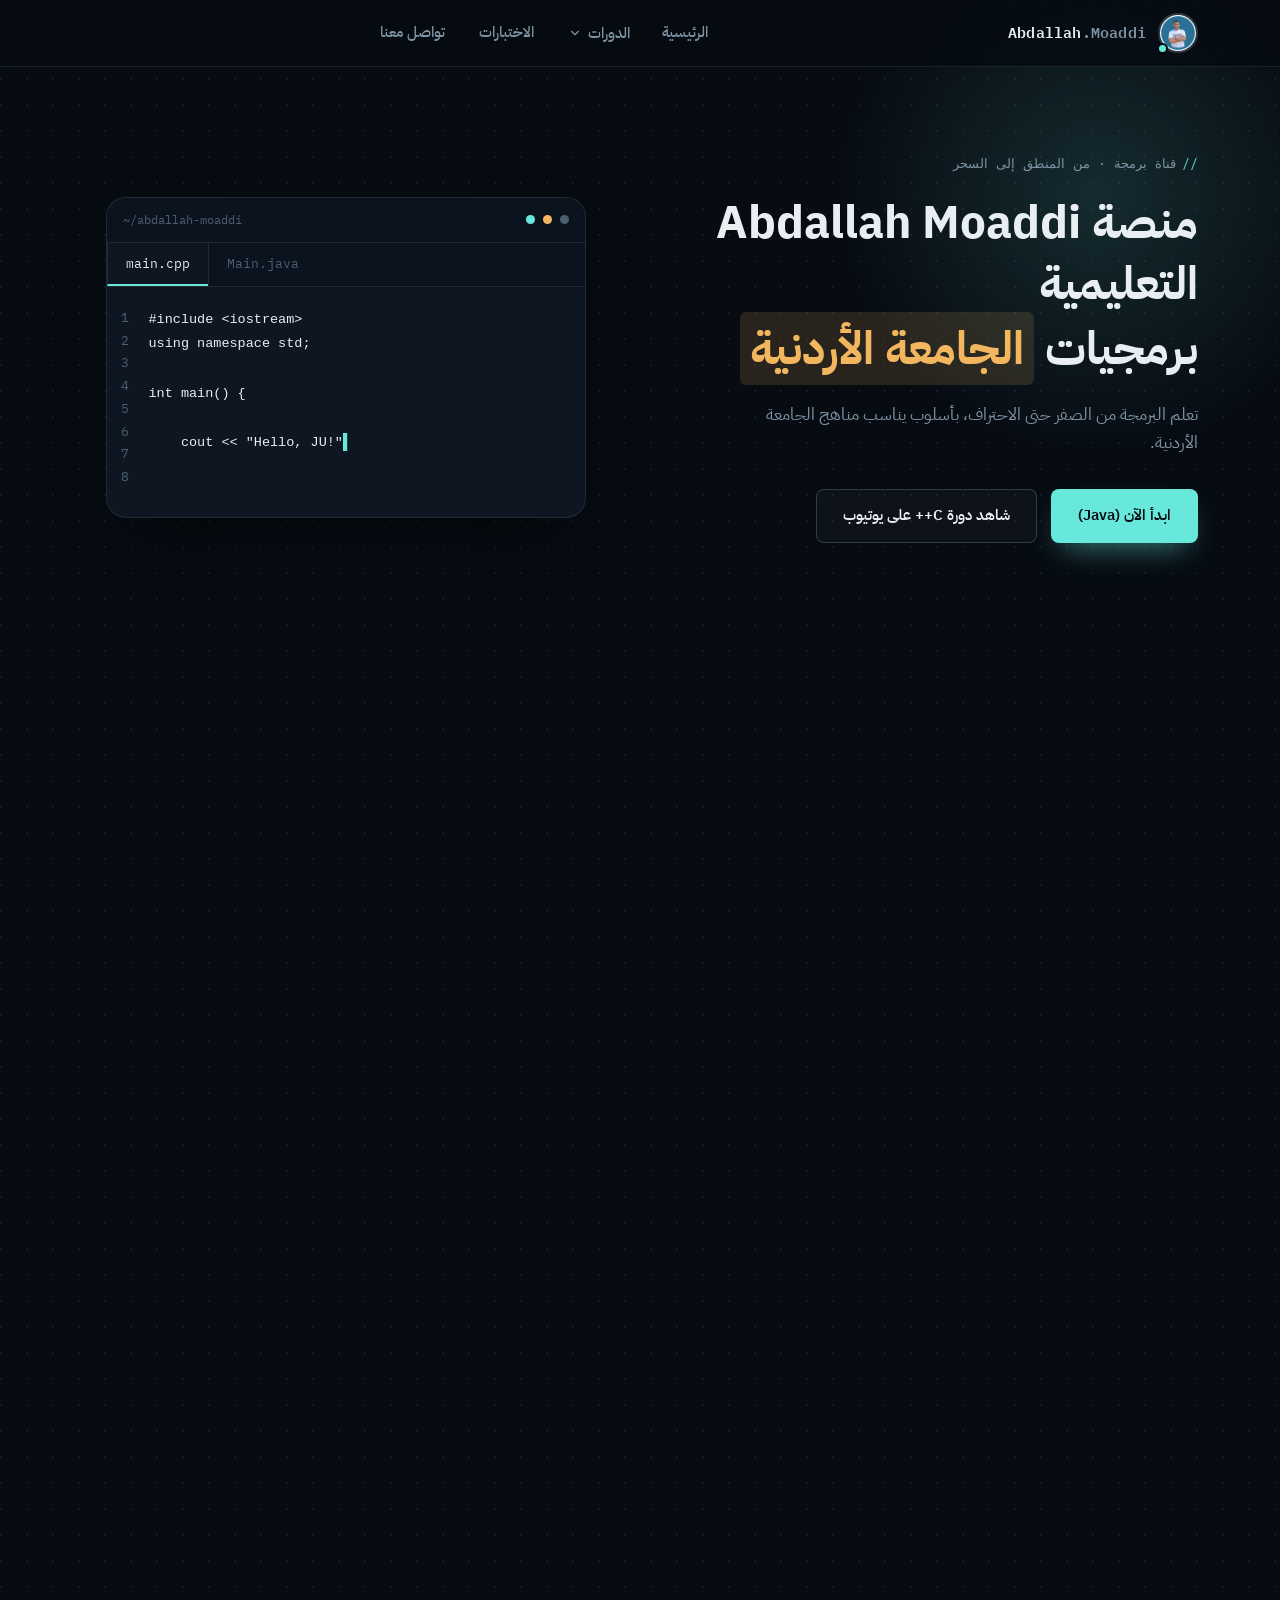
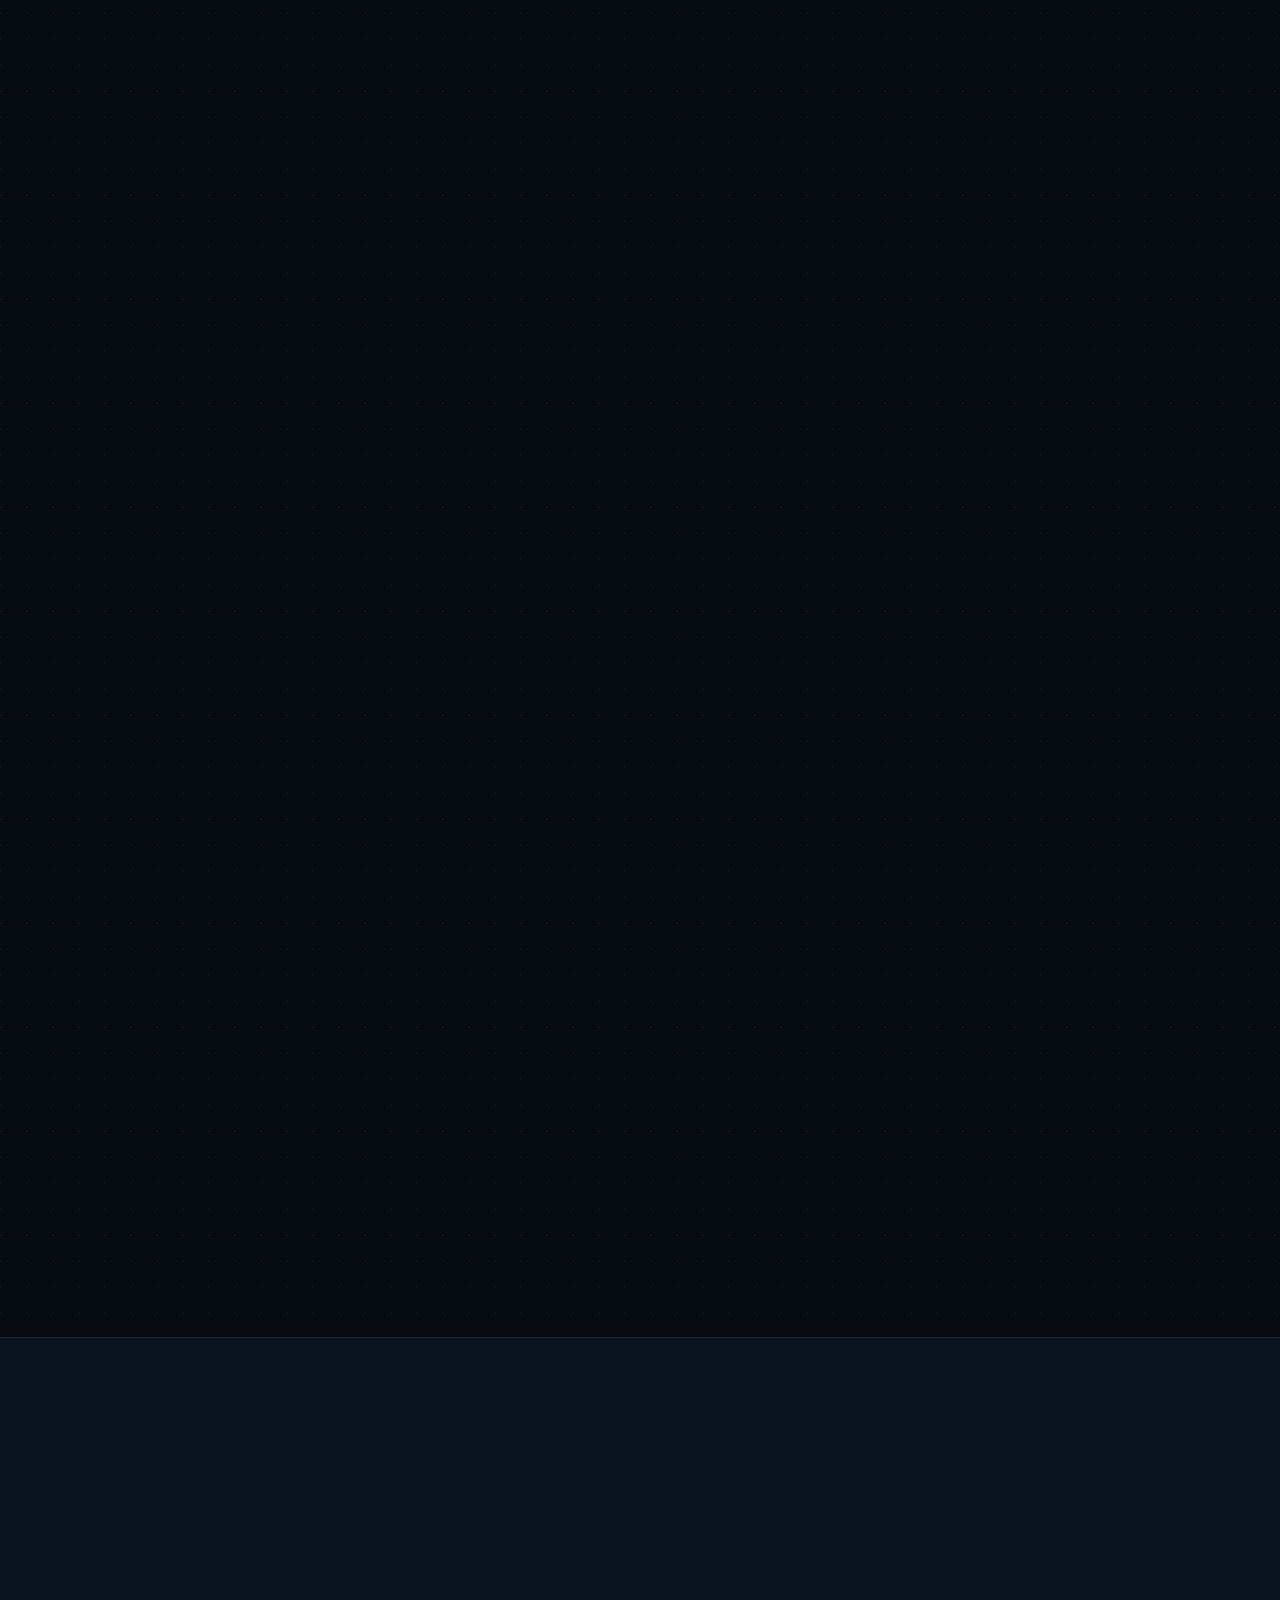
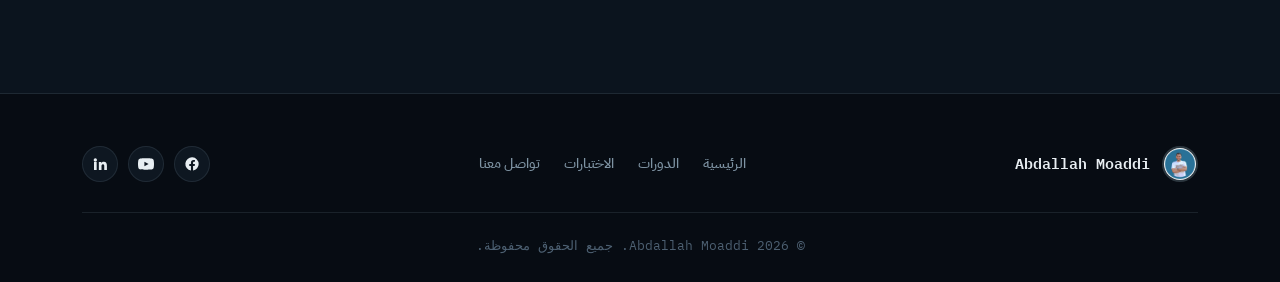
==== commit cb9d9ff2: "Update index.html" ====
--- a/index.html
+++ b/index.html
@@ -176,8 +176,7 @@
       </div>
       <div id="certPrintArea"><!-- certificate injected by JS --></div>
       <div class="cert-actions">
-        <button type="button" class="btn btn-primary" id="certPrintBtn">🖨️ طباعة / حفظ كـ PDF</button>
-        <button type="button" class="btn btn-outline" id="certDownloadImgBtn">⬇️ تحميل كصورة</button>
+        <button type="button" class="btn btn-primary" id="certDownloadImgBtn">⬇️ تحميل كصورة</button>
       </div>
     </div>
   </div>
@@ -228,7 +227,7 @@
                 d="M23.5 6.2a3 3 0 0 0-2.1-2.1C19.5 3.5 12 3.5 12 3.5s-7.5 0-9.4.6A3 3 0 0 0 .5 6.2 31 31 0 0 0 0 12a31 31 0 0 0 .5 5.8 3 3 0 0 0 2.1 2.1c1.9.6 9.4.6 9.4.6s7.5 0 9.4-.6a3 3 0 0 0 2.1-2.1A31 31 0 0 0 24 12a31 31 0 0 0-.5-5.8zM9.6 15.5v-7l6.3 3.5-6.3 3.5z" />
             </svg>
           </a>
-          <a href="#" aria-label="لينكدإن">
+          <a href="https://www.linkedin.com/in/abdallahmoaddi/" aria-label="لينكدإن">
             <svg viewBox="0 0 24 24">
               <path
                 d="M4.98 3.5a2.5 2.5 0 1 1 0 5 2.5 2.5 0 0 1 0-5zM3 9h4v12H3V9zm7 0h3.8v1.7h.05c.53-1 1.83-2 3.77-2 4 0 4.75 2.6 4.75 6V21h-4v-5.6c0-1.35 0-3.1-1.9-3.1s-2.2 1.5-2.2 3v5.7h-4V9z" />
@@ -240,7 +239,6 @@
     </div>
   </footer>
 
-  <script src="https://cdnjs.cloudflare.com/ajax/libs/html2canvas/1.4.1/html2canvas.min.js"></script>
   <script src="common.js"></script>
   <script src="quiz.js"></script>
   <script src="script.js"></script>
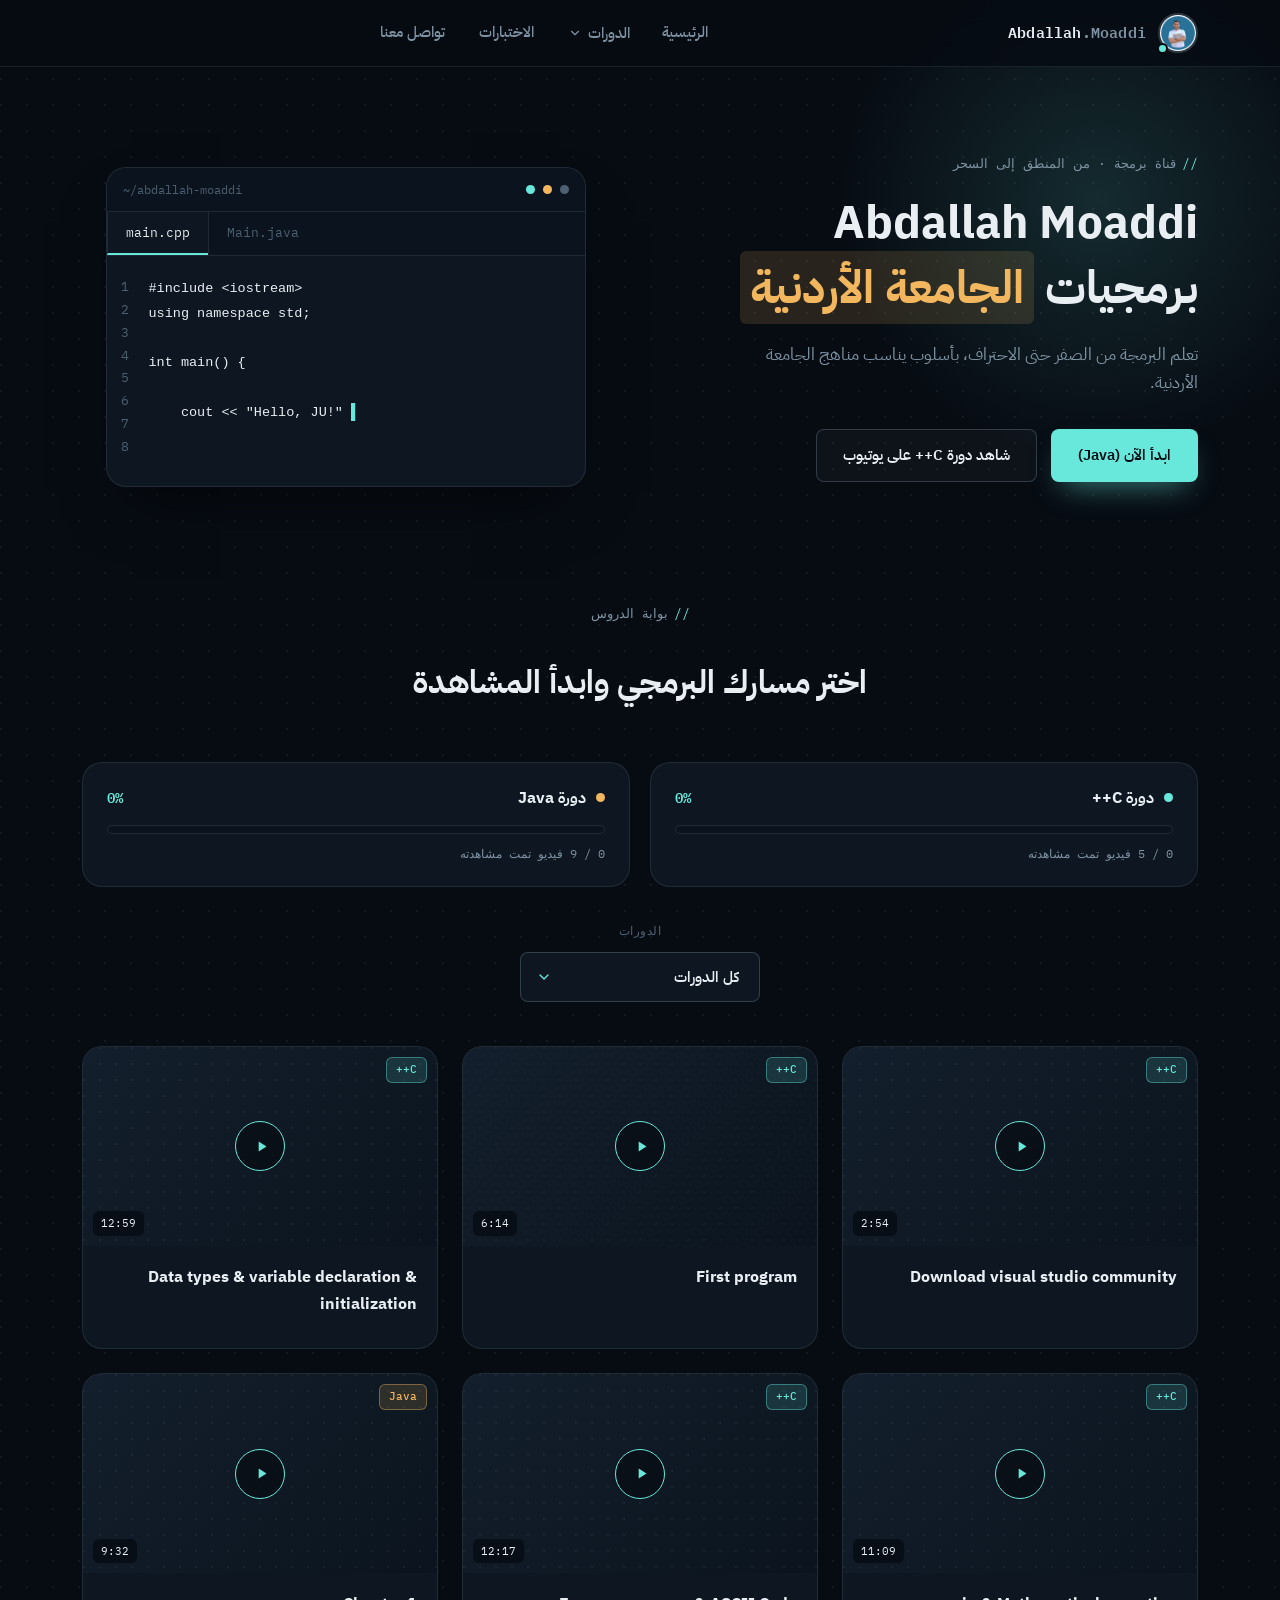
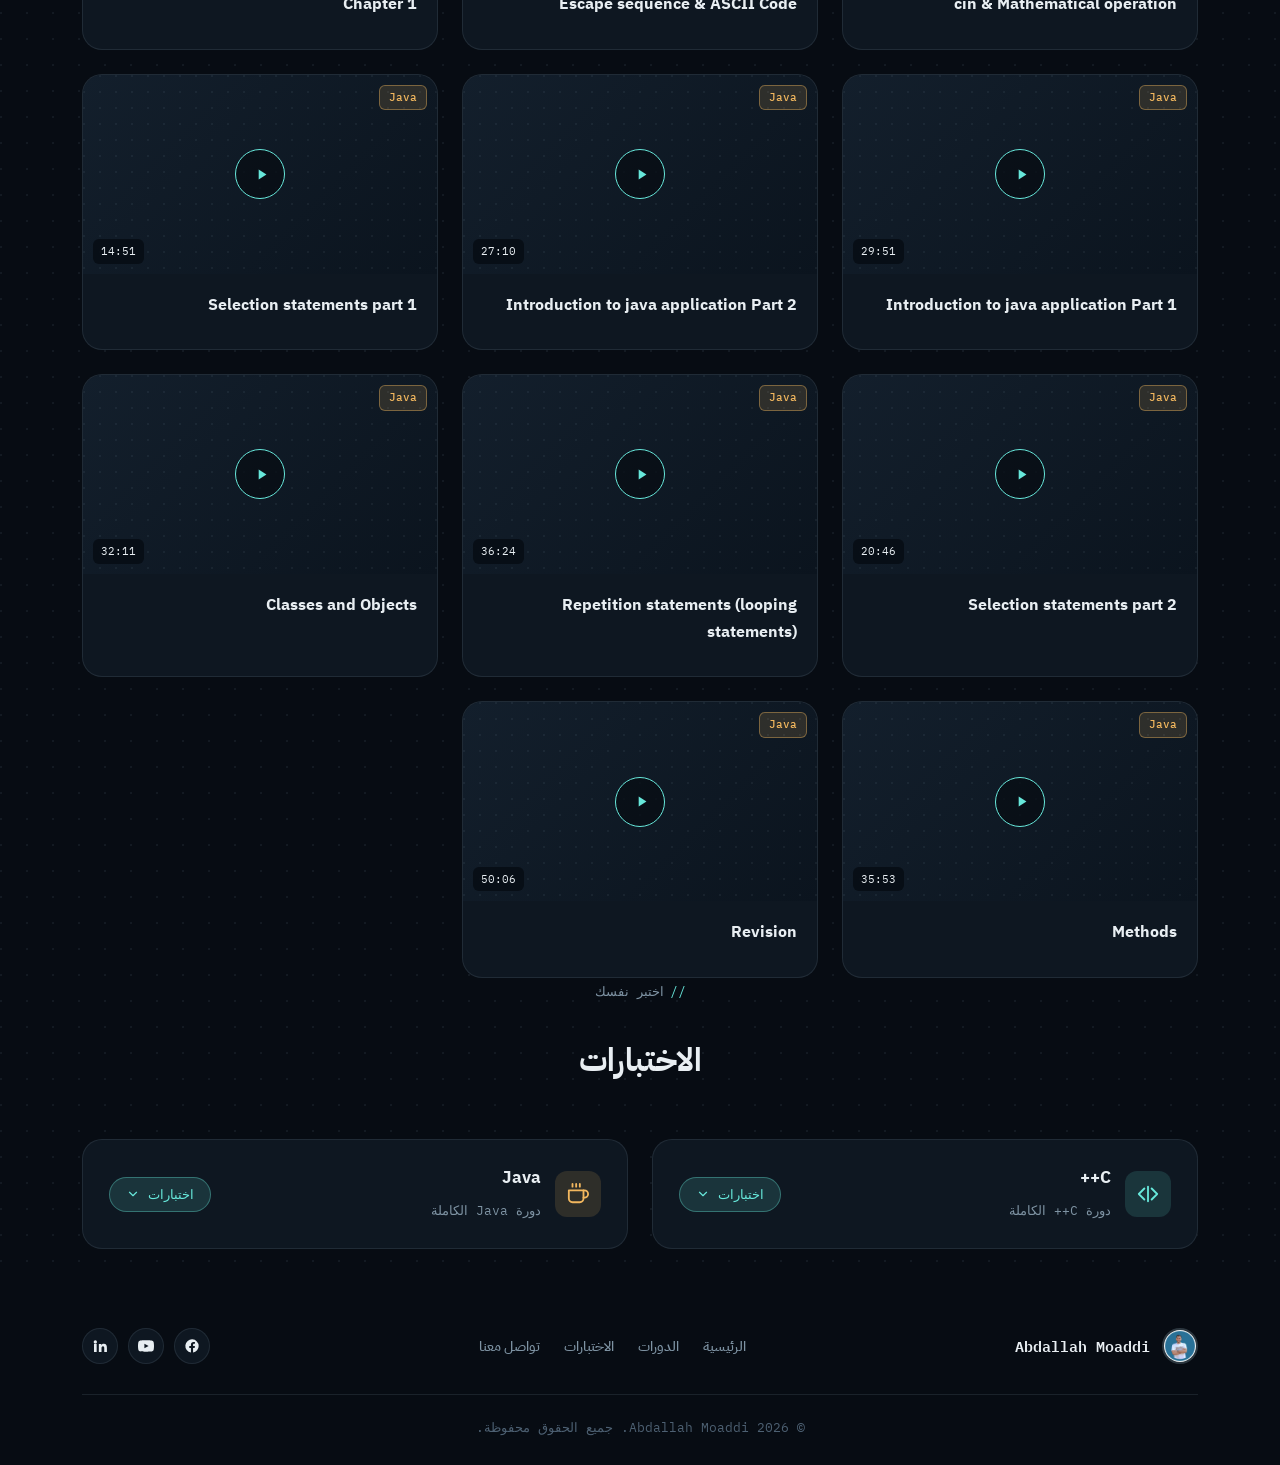
==== commit 5c0d8f01: "Update index.html" ====
--- a/index.html
+++ b/index.html
@@ -8,6 +8,7 @@
   <title>Abdallah Moaddi | عبدالله معدي</title>
   <link rel="preconnect" href="https://fonts.googleapis.com">
   <link rel="preconnect" href="https://fonts.gstatic.com" crossorigin>
+   <link rel="icon" type="image/png" href="pic.jpg">
   <link
     href="https://fonts.googleapis.com/css2?family=IBM+Plex+Sans+Arabic:wght@300;400;500;600;700&family=IBM+Plex+Mono:wght@400;500;600&display=swap"
     rel="stylesheet">
@@ -60,12 +61,12 @@
     <div class="hero-inner">
       <div class="hero-text">
         <p class="eyebrow"><span class="cm">//</span> قناة برمجة · من المنطق إلى السحر</p>
-        <h1>منصة Abdallah Moaddi التعليمية<span class="line2">برمجيات <span class="hl-string">الجامعة
+        <h1>Abdallah Moaddi<span class="line2">برمجيات <span class="hl-string">الجامعة
               الأردنية</span></span></h1>
         <p class="hero-sub">تعلم البرمجة من الصفر حتى الاحتراف، بأسلوب يناسب مناهج الجامعة الأردنية.</p>
         <div class="hero-actions">
           <a class="btn btn-primary" href="#courses" data-course="java">ابدأ الآن (Java)</a>
-          <a class="btn btn-outline" href="https://www.youtube.com/channel/UCcLKul3r8mNeOYjGzQ8GRFQ" target="_blank"
+          <a class="btn btn-outline" href="https://youtube.com/playlist?list=PLYVtwh_fWpmifFIeMhhpLpvFXwrWoDuQV&si=3oGsWu2Xb29GHQ68" target="_blank"
             rel="noopener">شاهد دورة C++ على يوتيوب</a>
         </div>
       </div>
@@ -182,8 +183,8 @@
   </div>
   <br>
 
-  <!-- ===== CTA ===== -->
-  <section class="cta-band" id="cta">
+  <!-- <!-- ===== CTA ===== -->
+<!--  <section class="cta-band" id="cta">
     <div class="container">
       <div class="cta-inner reveal">
         <h2>هل تواجه مشكلة في واجبات الـ C++ أو الـ Java؟</h2>
@@ -195,7 +196,7 @@
         </form>
       </div>
     </div>
-  </section>
+  </section> -->
 
   <!-- ===== Footer ===== -->
   <footer class="footer" id="contact">
--- a/style.css
+++ b/style.css
@@ -1,4 +1,4 @@
-    :root {
+:root {
       --void: #070C13;
       --panel: #0E1721;
       --panel-raised: #131F2C;
@@ -1945,6 +1945,7 @@
       align-items: center;
       justify-content: center;
       flex-shrink: 0;
+
       position: absolute;
       bottom: 20px;          
       left: 50%;            
@@ -1969,36 +1970,6 @@
       .certificate { padding: 30px 20px; }
       .cert-name { font-size: 26px; }
       .cert-footer { flex-direction: column; align-items: flex-start; }
-    }
-
-    /* ---------- Print styles: certificate only ---------- */
-    @media print {
-      body * {
-        visibility: hidden;
-      }
-
-      #certPrintArea, #certPrintArea * {
-        visibility: visible;
-      }
-
-      #certPrintArea {
-        position: absolute;
-        inset: 0;
-        top: 0;
-        left: 0;
-        width: 100%;
-        margin: 0;
-        padding: 0;
-      }
-
-      .cert-actions, .cert-close-row {
-        display: none !important;
-      }
-
-      .certificate {
-        box-shadow: none;
-        border-radius: 0;
-      }
     }
 
     /* ================================================================
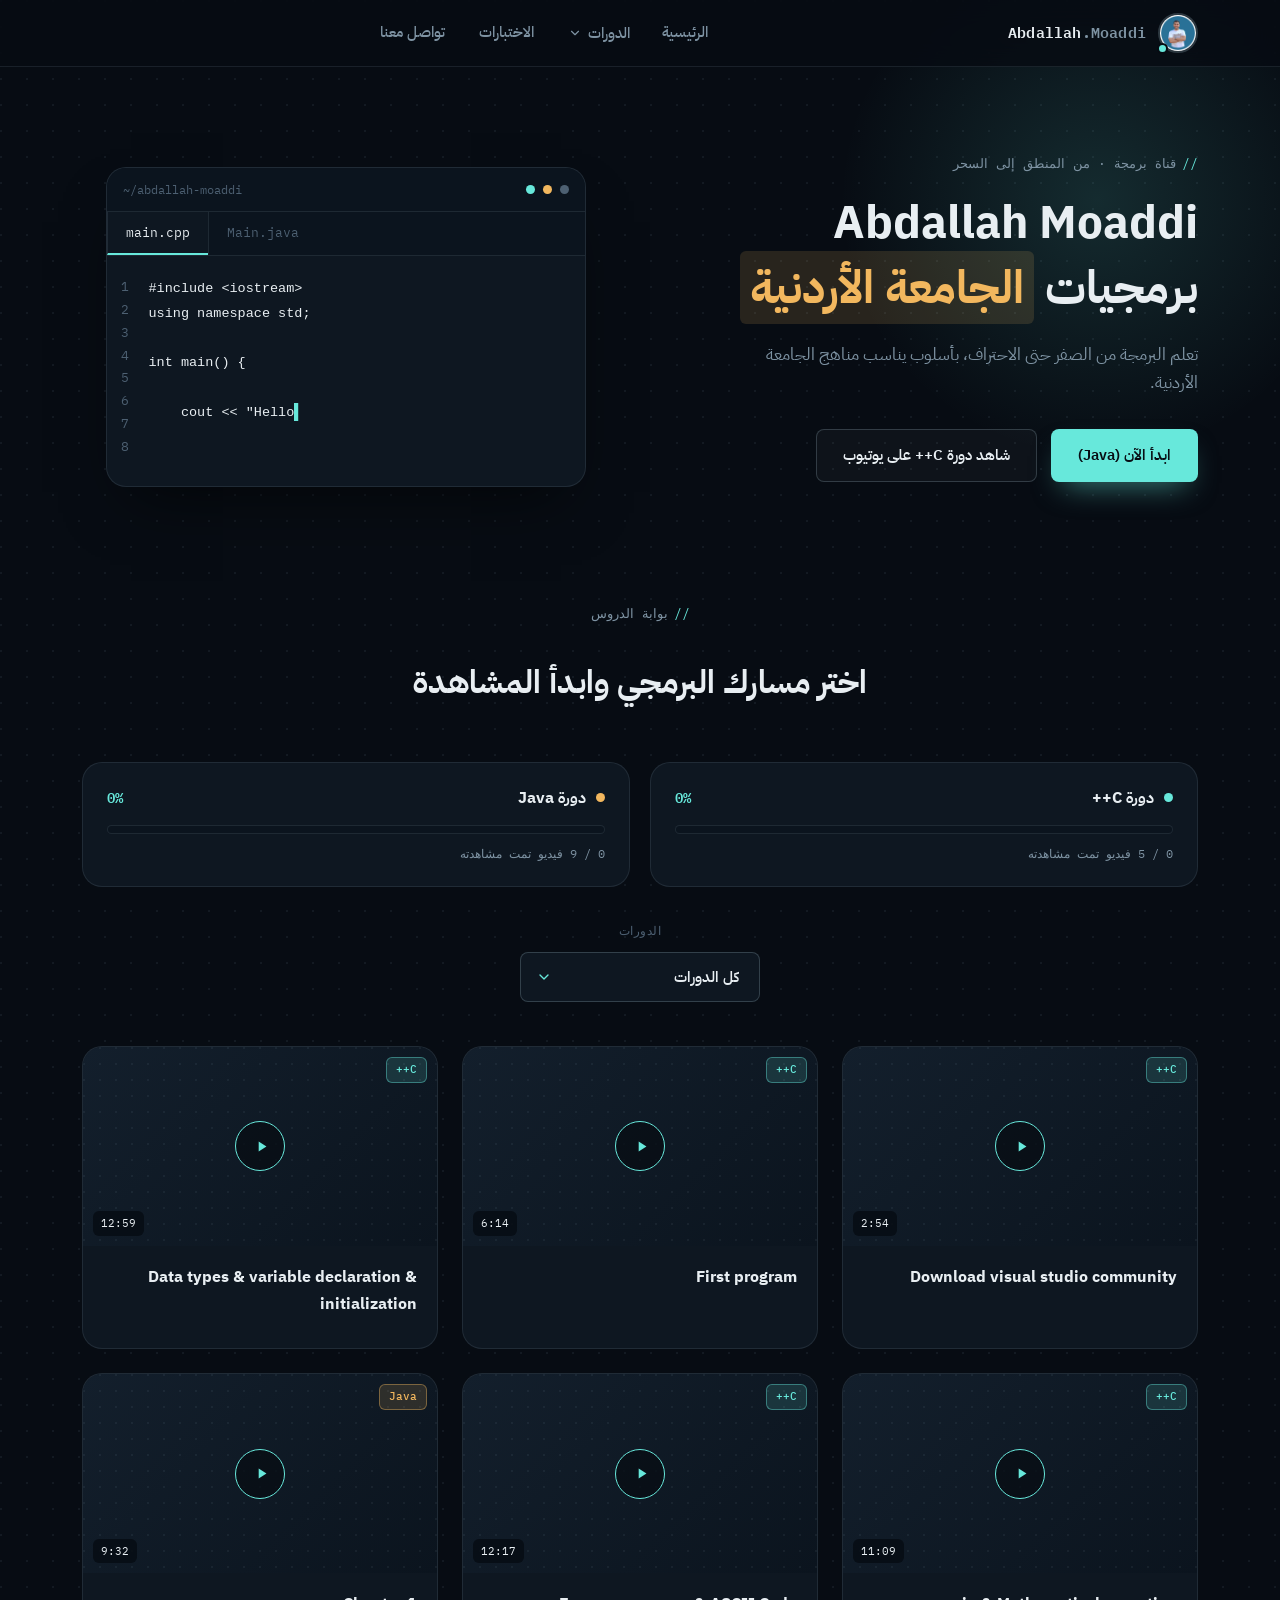
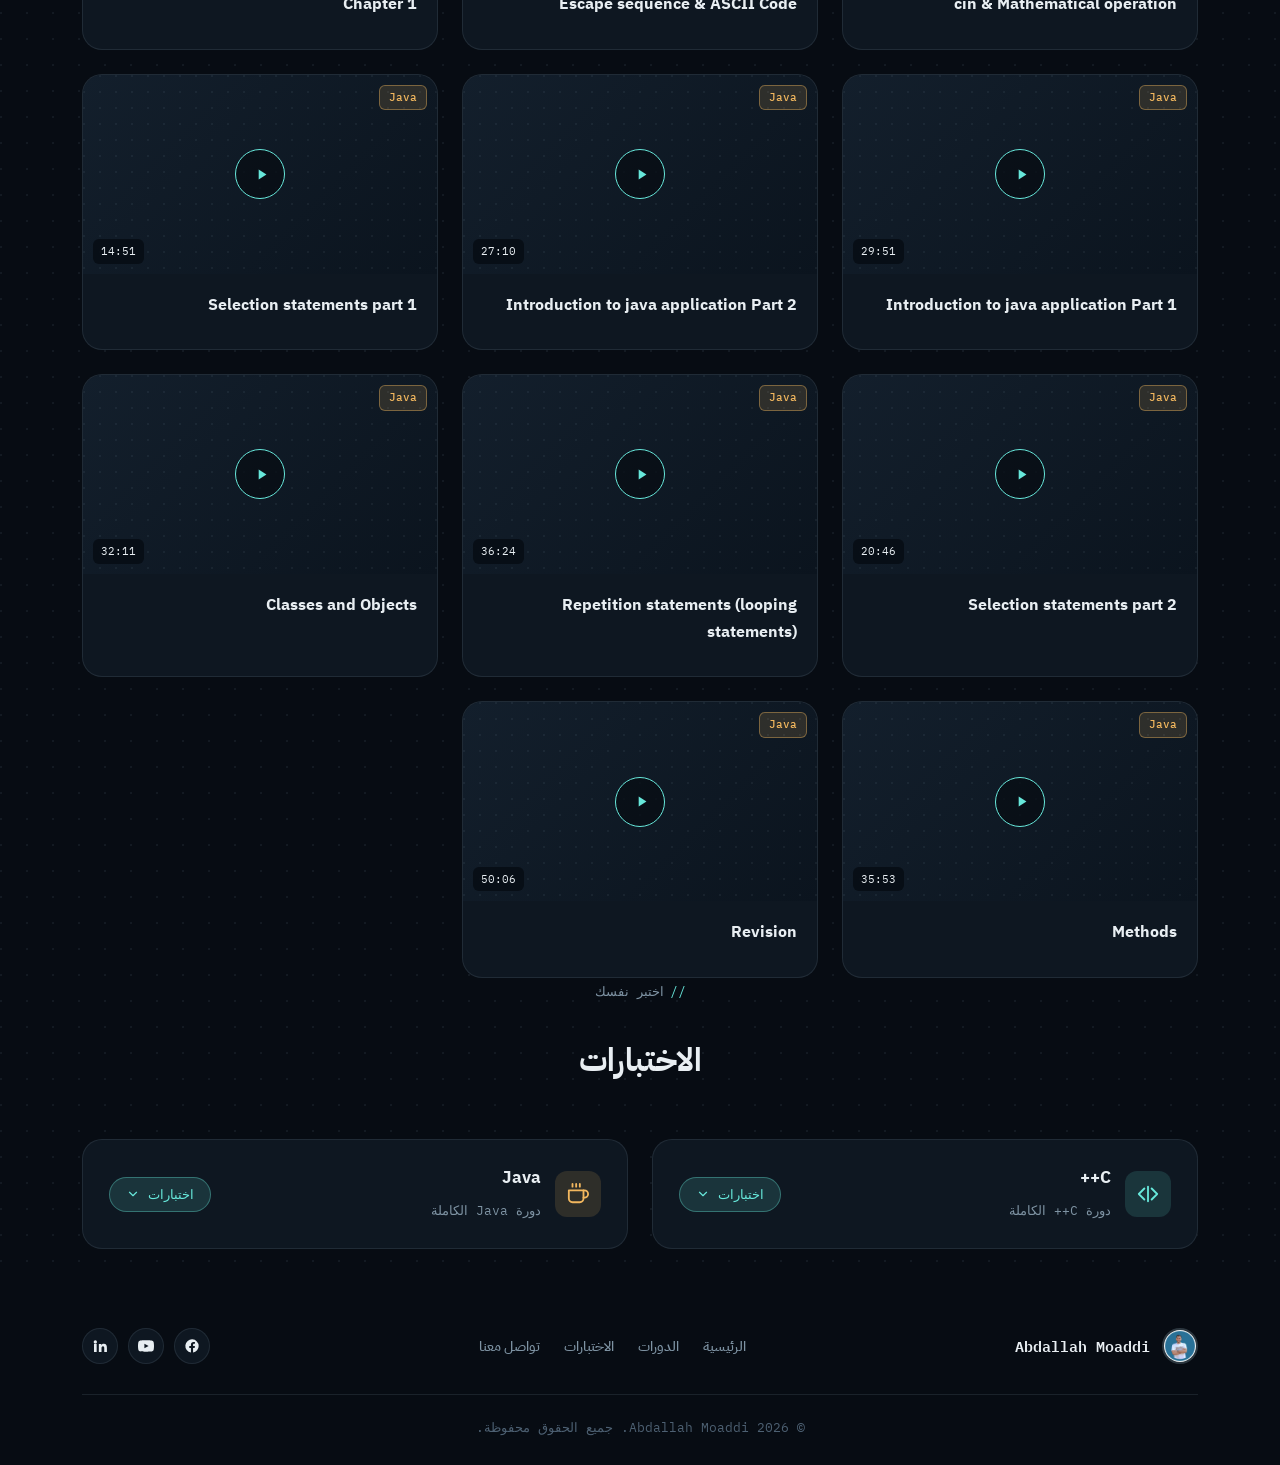
==== commit 5fe4162a: "Update index.html" ====
--- a/index.html
+++ b/index.html
@@ -8,7 +8,7 @@
   <title>Abdallah Moaddi | عبدالله معدي</title>
   <link rel="preconnect" href="https://fonts.googleapis.com">
   <link rel="preconnect" href="https://fonts.gstatic.com" crossorigin>
-   <link rel="icon" type="image/png" href="pic.jpg">
+   <link rel="icon" type="image/png" href="pic.png">
   <link
     href="https://fonts.googleapis.com/css2?family=IBM+Plex+Sans+Arabic:wght@300;400;500;600;700&family=IBM+Plex+Mono:wght@400;500;600&display=swap"
     rel="stylesheet">
